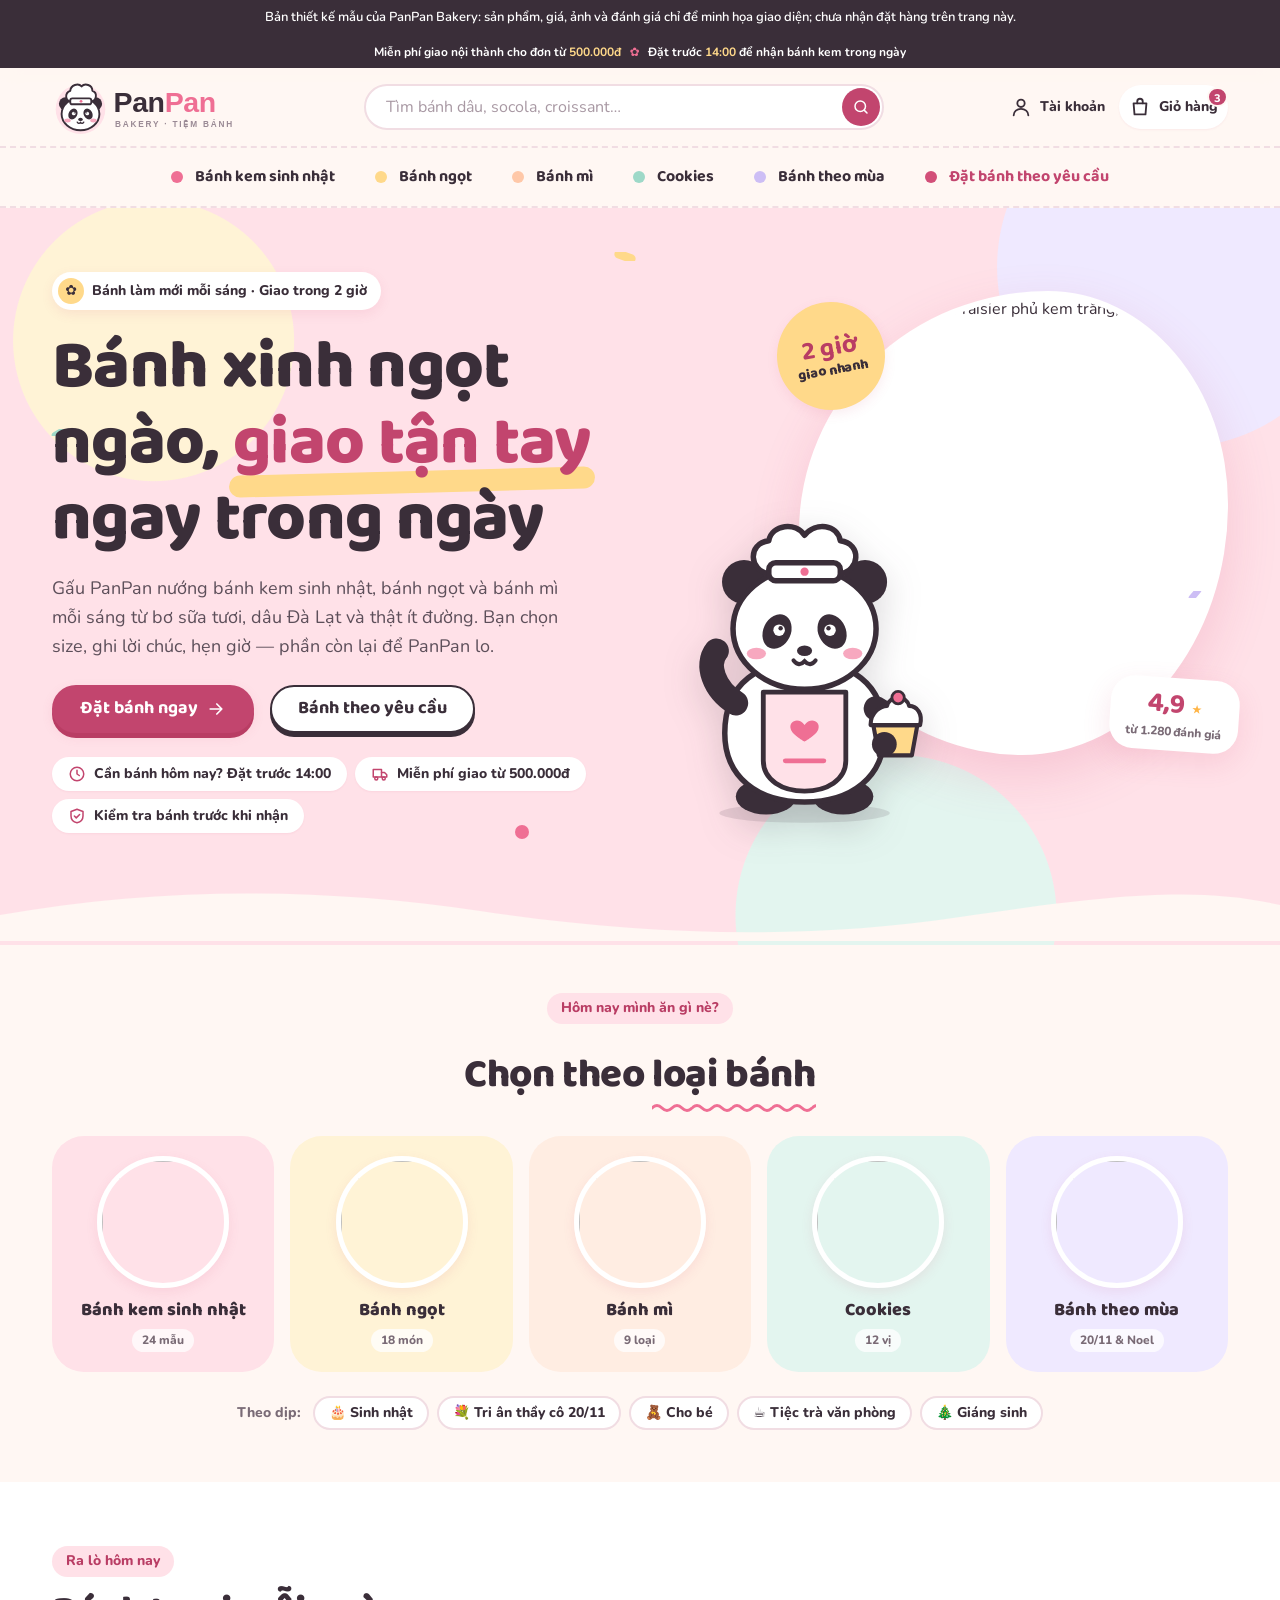
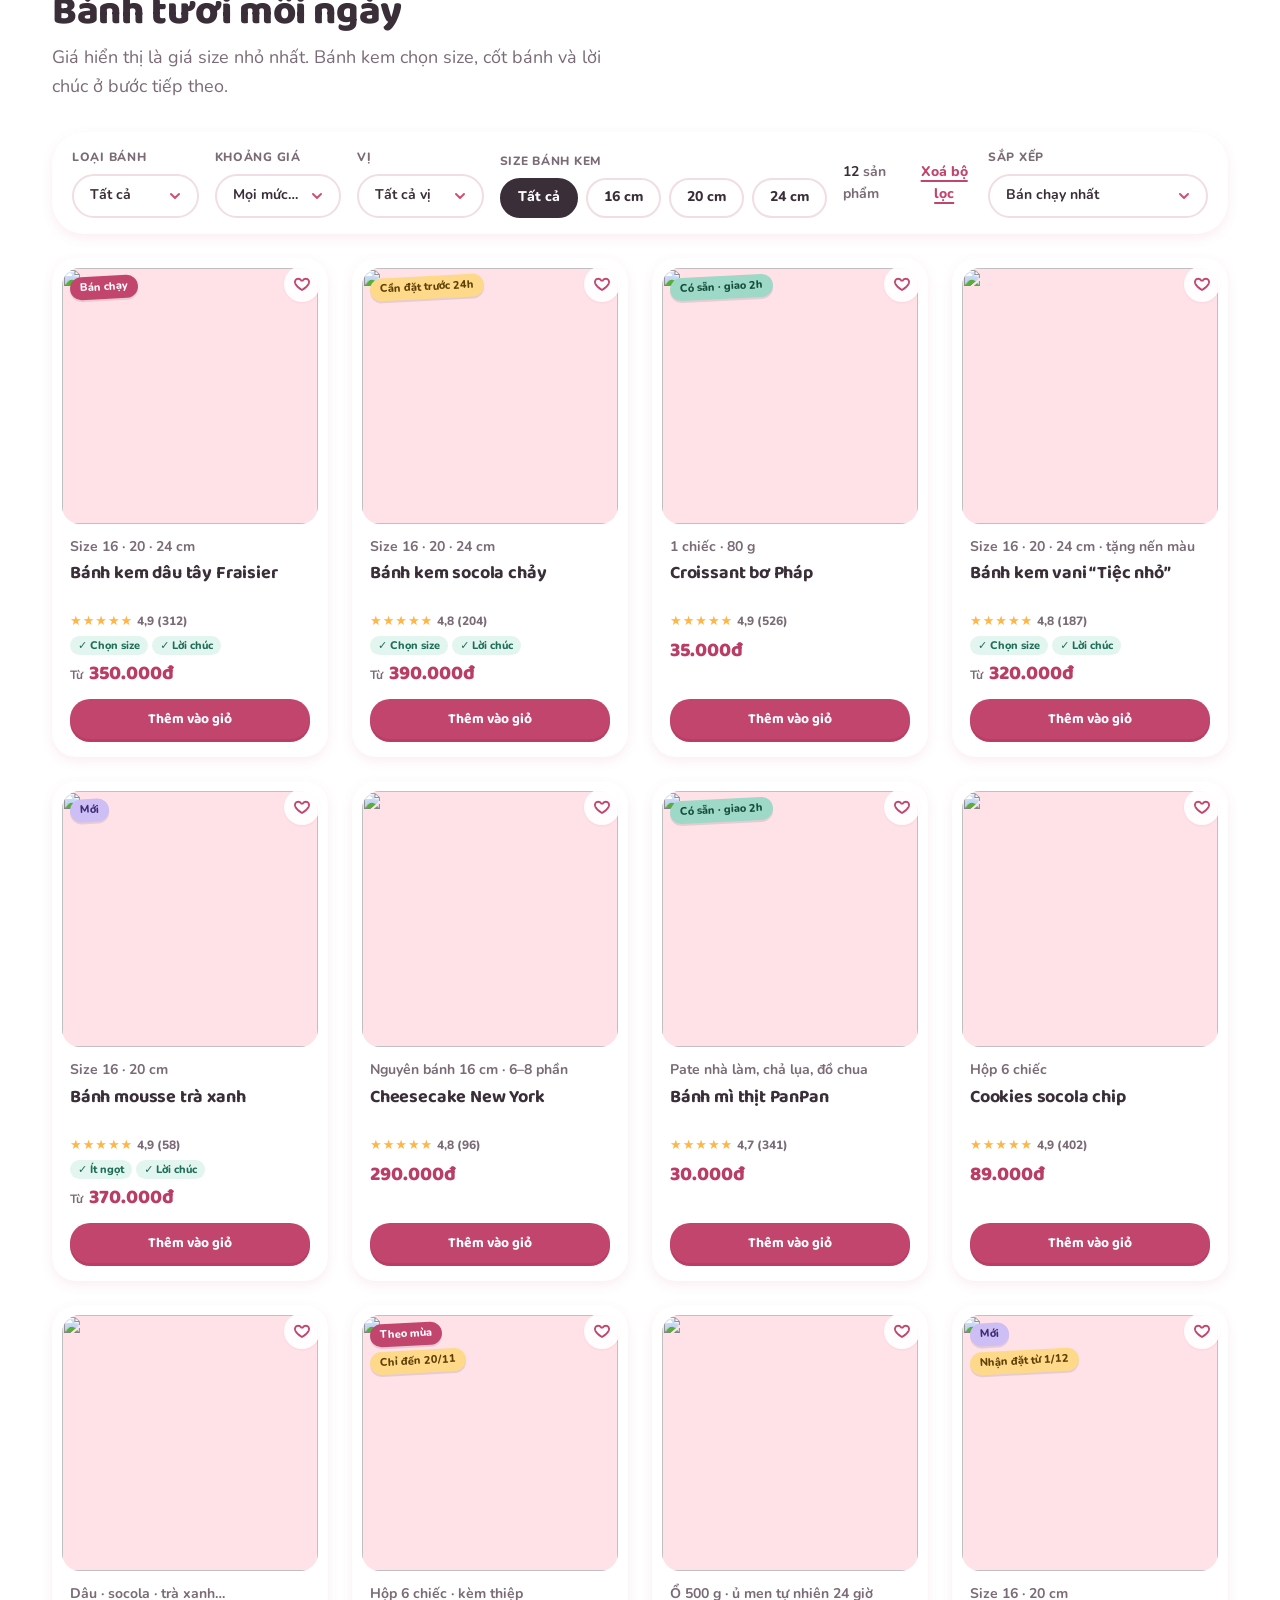
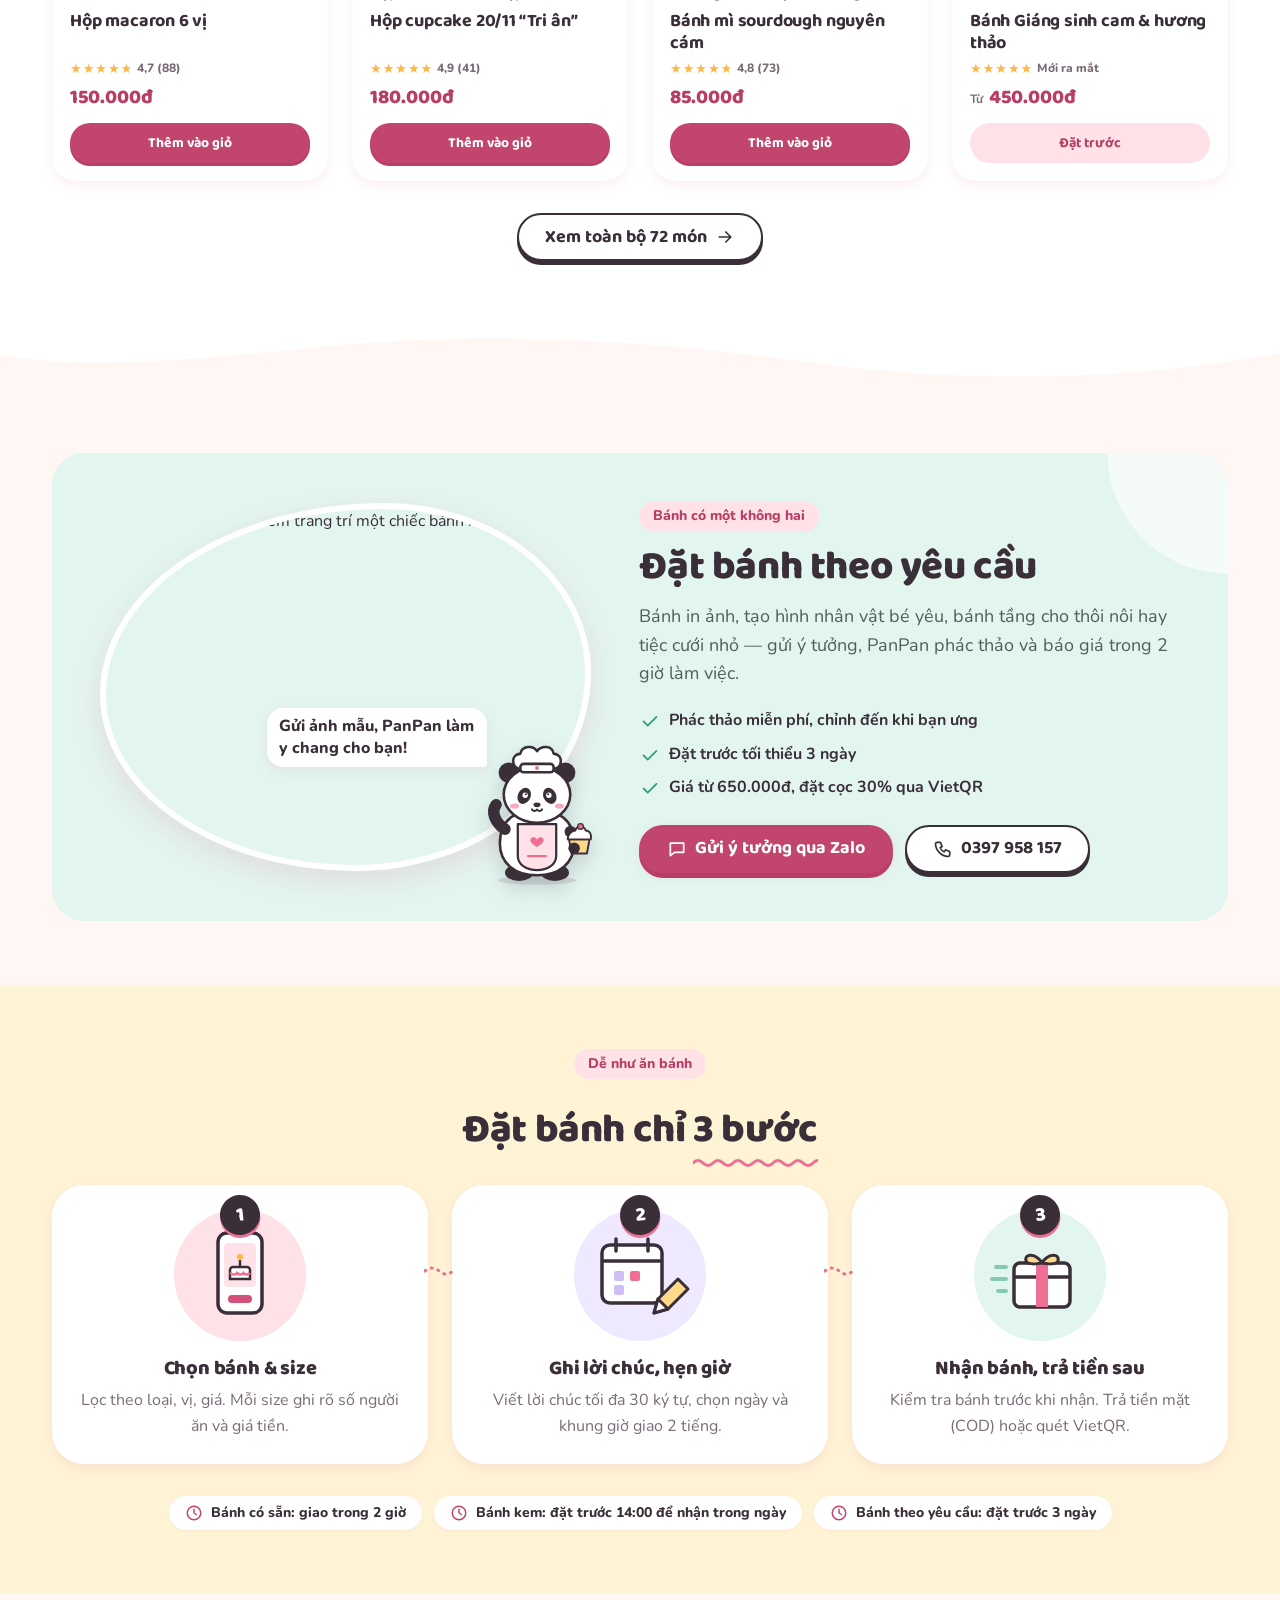
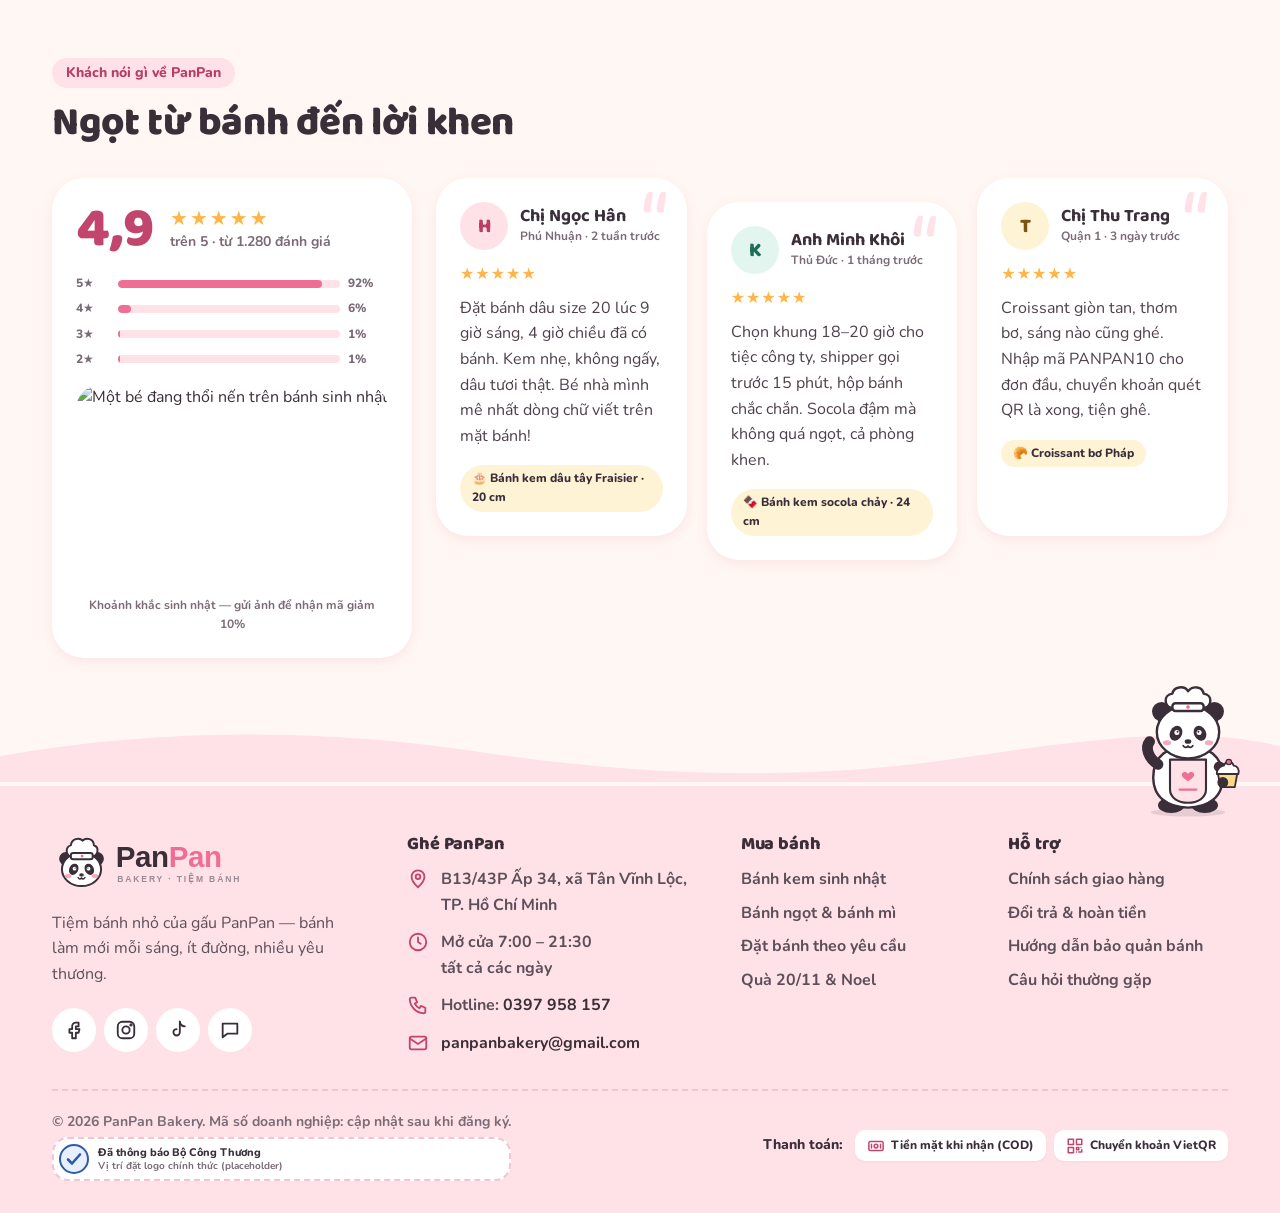
==== index.html @ d655e0fd "Bản thiết kế giao diện Gấu Hồng của PanPan Bakery" ====
<!doctype html>
<html lang="vi">
<head>
  <meta charset="utf-8">
  <meta name="viewport" content="width=device-width, initial-scale=1">
  <title>PanPan Bakery — Bánh kem sinh nhật, bánh ngọt giao trong ngày</title>
  <meta name="description" content="PanPan Bakery: bánh kem sinh nhật, bánh ngọt, bánh mì, cookies làm mới mỗi sáng. Chọn size, ghi lời chúc, hẹn giờ giao tận nơi.">
  <link rel="icon" href="logo.svg" type="image/svg+xml">
  <link rel="preconnect" href="https://fonts.googleapis.com">
  <link rel="preconnect" href="https://fonts.gstatic.com" crossorigin>
  <link href="https://fonts.googleapis.com/css2?family=Baloo+2:wght@600;700;800&family=Dancing+Script:wght@700&family=Nunito:wght@400;600;700;800&subset=vietnamese&display=swap" rel="stylesheet">
  <link rel="stylesheet" href="styles.css">
</head>
<body>
<div role="note" style="background:#3A2E39;color:#fff;font:600 13px/1.5 Nunito,system-ui,sans-serif;text-align:center;padding:8px 12px">Bản thiết kế mẫu của PanPan Bakery: sản phẩm, giá, ảnh và đánh giá chỉ để minh họa giao diện; chưa nhận đặt hàng trên trang này.</div>
<a class="skip-link" href="#main">Bỏ qua, đến nội dung chính</a>

<!-- Icon sprite + mascot artwork (original drawings) -->
<svg class="sprite" aria-hidden="true" focusable="false" xmlns="http://www.w3.org/2000/svg">
  <defs>
    <symbol id="i-menu" viewBox="0 0 24 24"><path d="M4 7h16M4 12h16M4 17h16"/></symbol>
    <symbol id="i-close" viewBox="0 0 24 24"><path d="M6 6l12 12M18 6L6 18"/></symbol>
    <symbol id="i-search" viewBox="0 0 24 24"><circle cx="11" cy="11" r="7"/><path d="M20 20l-3.5-3.5"/></symbol>
    <symbol id="i-user" viewBox="0 0 24 24"><circle cx="12" cy="8" r="4"/><path d="M4 21c0-4 3.6-7 8-7s8 3 8 7"/></symbol>
    <symbol id="i-bag" viewBox="0 0 24 24"><path d="M5 8h14l-1 12H6L5 8z"/><path d="M9 8V6a3 3 0 0 1 6 0v2"/></symbol>
    <symbol id="i-check" viewBox="0 0 24 24"><path d="M5 12.5l4.5 4.5L19 7.5"/></symbol>
    <symbol id="i-clock" viewBox="0 0 24 24"><circle cx="12" cy="12" r="9"/><path d="M12 7v5l3 2"/></symbol>
    <symbol id="i-truck" viewBox="0 0 24 24"><path d="M3 6h11v10H3z"/><path d="M14 10h4l3 3v3h-7"/><circle cx="7" cy="18" r="2"/><circle cx="17" cy="18" r="2"/></symbol>
    <symbol id="i-shield" viewBox="0 0 24 24"><path d="M12 3l8 3v6c0 5-3.5 8-8 9-4.5-1-8-4-8-9V6l8-3z"/><path d="M8.5 12l2.5 2.5 4.5-4.5"/></symbol>
    <symbol id="i-pin" viewBox="0 0 24 24"><path d="M12 21s-7-6.2-7-11.5A7 7 0 0 1 19 9.5C19 14.8 12 21 12 21z"/><circle cx="12" cy="9.5" r="2.5"/></symbol>
    <symbol id="i-phone" viewBox="0 0 24 24"><path d="M5 4h4l2 5-2.5 1.5a11 11 0 0 0 5 5L15 13l5 2v4a2 2 0 0 1-2 2A16 16 0 0 1 3 6a2 2 0 0 1 2-2z"/></symbol>
    <symbol id="i-mail" viewBox="0 0 24 24"><rect x="3" y="5" width="18" height="14" rx="2"/><path d="M3 7l9 6 9-6"/></symbol>
    <symbol id="i-chat" viewBox="0 0 24 24"><path d="M4 5h16v11H9l-5 4V5z"/></symbol>
    <symbol id="i-facebook" viewBox="0 0 24 24"><path d="M14 8h3V4h-3a4 4 0 0 0-4 4v3H7v4h3v6h4v-6h3l1-4h-4V8.5a.5.5 0 0 1 .5-.5z"/></symbol>
    <symbol id="i-instagram" viewBox="0 0 24 24"><rect x="3" y="3" width="18" height="18" rx="5"/><circle cx="12" cy="12" r="4"/><circle cx="17.5" cy="6.5" r=".8"/></symbol>
    <symbol id="i-tiktok" viewBox="0 0 24 24"><path d="M14 3v11.5a3.5 3.5 0 1 1-3.5-3.5"/><path d="M14 3c.5 3 2.5 5 5.5 5"/></symbol>
    <symbol id="i-cash" viewBox="0 0 24 24"><rect x="2.5" y="6" width="19" height="12" rx="2"/><circle cx="12" cy="12" r="2.5"/><path d="M6 9.5v5M18 9.5v5"/></symbol>
    <symbol id="i-qr" viewBox="0 0 24 24"><rect x="3" y="3" width="7" height="7"/><rect x="14" y="3" width="7" height="7"/><rect x="3" y="14" width="7" height="7"/><path d="M14 14h3v3h-3zM20 14v.01M14 20h.01M17 20h4v-3"/></symbol>
    <symbol id="i-filter" viewBox="0 0 24 24"><path d="M4 6h16M7 12h10M10 18h4"/></symbol>
    <symbol id="i-arrow" viewBox="0 0 24 24"><path d="M5 12h14M13 6l6 6-6 6"/></symbol>
    <symbol id="i-calendar" viewBox="0 0 24 24"><rect x="3" y="5" width="18" height="16" rx="2"/><path d="M3 10h18M8 3v4M16 3v4"/></symbol>
    <g id="mascot-art">
      <ellipse cx="100" cy="214" rx="62" ry="7" fill="#3A2E39" opacity=".12"/>
      <ellipse cx="72" cy="202" rx="22" ry="13" fill="#3A2E39"/>
      <ellipse cx="128" cy="202" rx="22" ry="13" fill="#3A2E39"/>
      <path d="M42 156c0-38 26-52 58-52s58 14 58 52c0 32-24 50-58 50s-58-18-58-50z" fill="#fff" stroke="#3A2E39" stroke-width="4"/>
      <path d="M70 126h60v50c0 14-14 22-30 22s-30-8-30-22z" fill="#FFE1E8" stroke="#3A2E39" stroke-width="3.5" stroke-linejoin="round"/>
      <path d="M100 150c-4-6-12-3-10 3 1 4 10 9 10 9s9-5 10-9c2-6-6-9-10-3z" fill="#EF6F94"/>
      <path d="M86 176h28" stroke="#EF6F94" stroke-width="3.5" stroke-linecap="round"/>
      <path d="M50 134C34 124 28 106 36 96" fill="none" stroke="#3A2E39" stroke-width="18" stroke-linecap="round"/>
      <path d="M152 138c12 6 14 16 8 24" fill="none" stroke="#3A2E39" stroke-width="18" stroke-linecap="round"/>
      <path d="M150 150h32l-4 22h-24z" fill="#FFD98A" stroke="#3A2E39" stroke-width="3" stroke-linejoin="round"/>
      <path d="M148 150c0-10 8-14 12-14 2-8 14-8 16 0 6 0 10 6 8 14z" fill="#fff" stroke="#3A2E39" stroke-width="3" stroke-linejoin="round"/>
      <circle cx="168" cy="130" r="4.5" fill="#EF6F94" stroke="#3A2E39" stroke-width="2"/>
      <circle cx="158" cy="164" r="9" fill="#3A2E39"/>
      <circle cx="56" cy="46" r="16" fill="#3A2E39"/>
      <circle cx="144" cy="46" r="16" fill="#3A2E39"/>
      <ellipse cx="100" cy="80" rx="52" ry="44" fill="#fff" stroke="#3A2E39" stroke-width="4"/>
      <path d="M74 40c-14-2-16-22 0-24 2-12 20-14 26-4 8-10 24-8 26 4 16 2 14 22 0 24z" fill="#fff" stroke="#3A2E39" stroke-width="4" stroke-linejoin="round"/>
      <rect x="74" y="32" width="52" height="13" rx="5" fill="#fff" stroke="#3A2E39" stroke-width="4"/>
      <circle cx="100" cy="38.5" r="3" fill="#EF6F94"/>
      <ellipse cx="80" cy="82" rx="10" ry="13" transform="rotate(25 80 82)" fill="#3A2E39"/>
      <ellipse cx="120" cy="82" rx="10" ry="13" transform="rotate(-25 120 82)" fill="#3A2E39"/>
      <circle cx="81.5" cy="81" r="4.2" fill="#fff"/><circle cx="118.5" cy="81" r="4.2" fill="#fff"/>
      <circle cx="82.6" cy="79.6" r="1.6" fill="#3A2E39"/><circle cx="117.4" cy="79.6" r="1.6" fill="#3A2E39"/>
      <ellipse cx="65" cy="98" rx="7" ry="4.2" fill="#F7A8BF"/><ellipse cx="135" cy="98" rx="7" ry="4.2" fill="#F7A8BF"/>
      <ellipse cx="100" cy="96" rx="5.5" ry="3.8" fill="#3A2E39"/>
      <path d="M92 103q3.8 5 8 .6 4.2 4.4 8-.6" fill="none" stroke="#3A2E39" stroke-width="3" stroke-linecap="round"/>
    </g>
  </defs>
</svg>

<div class="announce" role="note">
  Miễn phí giao nội thành cho đơn từ <strong>500.000đ</strong><span class="announce__sep" aria-hidden="true">✿</span>Đặt trước <strong>14:00</strong> để nhận bánh kem trong ngày
</div>

<header class="site-header">
  <div class="container header-main__inner">
    <button class="icon-btn nav-toggle" type="button" data-nav-toggle aria-controls="site-nav" aria-expanded="false" aria-label="Mở menu danh mục">
      <svg class="icon icon-open" aria-hidden="true"><use href="#i-menu"/></svg>
      <svg class="icon icon-close" aria-hidden="true"><use href="#i-close"/></svg>
    </button>
    <a class="logo" href="index.html"><img src="logo.svg" alt="PanPan Bakery — về trang chủ" width="260" height="72"></a>
    <form class="search" role="search" data-search action="index.html">
      <label class="visually-hidden" for="q">Tìm bánh</label>
      <input class="search__input" id="q" name="q" type="search" placeholder="Tìm bánh dâu, socola, croissant…" autocomplete="off">
      <button class="search__btn" type="submit" aria-label="Tìm kiếm"><svg class="icon icon--sm" aria-hidden="true"><use href="#i-search"/></svg></button>
    </form>
    <div class="header-actions">
      <a class="header-link" href="#tai-khoan"><svg class="icon" aria-hidden="true"><use href="#i-user"/></svg><span class="header-link__label">Tài khoản</span></a>
      <a class="header-link cart-link" href="cart.html" aria-label="Giỏ hàng"><svg class="icon" aria-hidden="true"><use href="#i-bag"/></svg><span class="header-link__label">Giỏ hàng</span><span class="cart-count" data-cart-count aria-label="sản phẩm trong giỏ">3</span></a>
    </div>
  </div>
  <nav class="site-nav" id="site-nav" data-nav aria-label="Danh mục bánh">
    <div class="container">
      <ul class="site-nav__list">
        <li><a class="site-nav__link" href="#san-pham" data-category-link="banh-kem"><span class="site-nav__dot" style="background:#EF6F94" aria-hidden="true"></span>Bánh kem sinh nhật</a></li>
        <li><a class="site-nav__link" href="#san-pham" data-category-link="banh-ngot"><span class="site-nav__dot" style="background:#FFD98A" aria-hidden="true"></span>Bánh ngọt</a></li>
        <li><a class="site-nav__link" href="#san-pham" data-category-link="banh-mi"><span class="site-nav__dot" style="background:#FFC8A8" aria-hidden="true"></span>Bánh mì</a></li>
        <li><a class="site-nav__link" href="#san-pham" data-category-link="cookies"><span class="site-nav__dot" style="background:#9ED9C8" aria-hidden="true"></span>Cookies</a></li>
        <li><a class="site-nav__link" href="#san-pham" data-category-link="theo-mua"><span class="site-nav__dot" style="background:#CDBEF5" aria-hidden="true"></span>Bánh theo mùa</a></li>
        <li><a class="site-nav__link site-nav__link--hot" href="#theo-yeu-cau"><span class="site-nav__dot" style="background:#D24F78" aria-hidden="true"></span>Đặt bánh theo yêu cầu</a></li>
      </ul>
      <div class="site-nav__extra">
        <svg class="icon" aria-hidden="true"><use href="#i-phone"/></svg>
        <span>Cần gấp? Gọi <a href="tel:0397958157">0397 958 157</a> (7:00–21:30)</span>
      </div>
    </div>
  </nav>
</header>

<main id="main">
  <!-- HERO -->
  <section class="hero" aria-labelledby="hero-title">
    <svg class="sprinkle sprinkle--1" viewBox="0 0 20 8" aria-hidden="true"><rect width="20" height="8" rx="4" fill="#9ED9C8" transform="rotate(-30 10 4)"/></svg>
    <svg class="sprinkle sprinkle--2" viewBox="0 0 20 8" aria-hidden="true"><rect width="20" height="8" rx="4" fill="#FFD98A" transform="rotate(20 10 4)"/></svg>
    <svg class="sprinkle sprinkle--3" viewBox="0 0 20 8" aria-hidden="true"><rect width="20" height="8" rx="4" fill="#CDBEF5" transform="rotate(-50 10 4)"/></svg>
    <svg class="sprinkle sprinkle--4" viewBox="0 0 20 20" aria-hidden="true"><circle cx="10" cy="10" r="7" fill="#EF6F94"/></svg>
    <div class="container hero__inner">
      <div class="hero__content">
        <p class="hero__eyebrow"><span class="hero__eyebrow-dot" aria-hidden="true">✿</span>Bánh làm mới mỗi sáng · Giao trong 2 giờ</p>
        <h1 class="hero__title" id="hero-title">Bánh xinh ngọt ngào, <span class="hl">giao tận tay</span> ngay trong ngày</h1>
        <p class="hero__lead">Gấu PanPan nướng bánh kem sinh nhật, bánh ngọt và bánh mì mỗi sáng từ bơ sữa tươi, dâu Đà Lạt và thật ít đường. Bạn chọn size, ghi lời chúc, hẹn giờ — phần còn lại để PanPan lo.</p>
        <div class="hero__actions">
          <a class="btn btn--primary" href="#san-pham">Đặt bánh ngay <svg class="icon" aria-hidden="true"><use href="#i-arrow"/></svg></a>
          <a class="btn btn--ghost" href="#theo-yeu-cau">Bánh theo yêu cầu</a>
        </div>
        <ul class="hero__chips">
          <li class="chip"><svg class="icon icon--sm" aria-hidden="true"><use href="#i-clock"/></svg>Cần bánh hôm nay? Đặt trước 14:00</li>
          <li class="chip"><svg class="icon icon--sm" aria-hidden="true"><use href="#i-truck"/></svg>Miễn phí giao từ 500.000đ</li>
          <li class="chip"><svg class="icon icon--sm" aria-hidden="true"><use href="#i-shield"/></svg>Kiểm tra bánh trước khi nhận</li>
        </ul>
      </div>
      <div class="hero__art">
        <div class="hero__photo-wrap">
          <img class="hero__photo" src="https://images.unsplash.com/photo-1611293388250-580b08c4a145?auto=format&fit=crop&w=900&q=80" alt="Bánh kem dâu tây Fraisier phủ kem trắng, xếp dâu tây tươi trên mặt" width="900" height="970" fetchpriority="high">
        </div>
        <svg class="hero__mascot" viewBox="0 -10 200 232" role="img" aria-label="Gấu trúc PanPan đội mũ đầu bếp, vẫy tay và cầm chiếc cupcake"><use href="#mascot-art"/></svg>
        <div class="hero__badge"><span><b>2 giờ</b>giao nhanh</span></div>
        <div class="hero__sticker"><strong>4,9 <span class="star" aria-hidden="true">★</span></strong><span>từ 1.280 đánh giá</span></div>
      </div>
    </div>
    <svg class="wave" viewBox="0 0 1440 64" preserveAspectRatio="none" aria-hidden="true" style="color:var(--c-bg)"><path fill="currentColor" d="M0 34C180 6 360 6 540 30s360 30 540 6 270-30 360-12v36H0z"/></svg>
  </section>

  <!-- CATEGORIES -->
  <section class="section section--tight" aria-labelledby="cat-title">
    <div class="container">
      <div class="section-head section-head--center">
        <p class="eyebrow">Hôm nay mình ăn gì nè?</p>
        <h2 class="section-title" id="cat-title">Chọn theo <span class="squiggle">loại bánh</span></h2>
      </div>
      <div class="cat-scroller">
        <a class="cat-tile cat-tile--pink" href="#san-pham" data-category-link="banh-kem">
          <img class="cat-tile__img" src="https://images.unsplash.com/photo-1545696563-af8f6ec2295a?auto=format&fit=crop&w=300&h=300&q=80" alt="" width="132" height="132" loading="lazy">
          <span class="cat-tile__name">Bánh kem sinh nhật</span>
          <span class="cat-tile__count">24 mẫu</span>
        </a>
        <a class="cat-tile cat-tile--butter" href="#san-pham" data-category-link="banh-ngot">
          <img class="cat-tile__img" src="https://images.unsplash.com/photo-1762032313029-7d799c618eae?auto=format&fit=crop&w=300&h=300&q=80" alt="" width="132" height="132" loading="lazy">
          <span class="cat-tile__name">Bánh ngọt</span>
          <span class="cat-tile__count">18 món</span>
        </a>
        <a class="cat-tile cat-tile--peach" href="#san-pham" data-category-link="banh-mi">
          <img class="cat-tile__img" src="https://images.unsplash.com/photo-1509440159596-0249088772ff?auto=format&fit=crop&w=300&h=300&q=80" alt="" width="132" height="132" loading="lazy">
          <span class="cat-tile__name">Bánh mì</span>
          <span class="cat-tile__count">9 loại</span>
        </a>
        <a class="cat-tile cat-tile--mint" href="#san-pham" data-category-link="cookies">
          <img class="cat-tile__img" src="https://images.unsplash.com/photo-1499636136210-6f4ee915583e?auto=format&fit=crop&w=300&h=300&q=80" alt="" width="132" height="132" loading="lazy">
          <span class="cat-tile__name">Cookies</span>
          <span class="cat-tile__count">12 vị</span>
        </a>
        <a class="cat-tile cat-tile--lavender" href="#san-pham" data-category-link="theo-mua">
          <img class="cat-tile__img" src="https://images.unsplash.com/photo-1777426224524-794948c3980b?auto=format&fit=crop&w=300&h=300&q=80" alt="" width="132" height="132" loading="lazy">
          <span class="cat-tile__name">Bánh theo mùa</span>
          <span class="cat-tile__count">20/11 &amp; Noel</span>
        </a>
      </div>
      <div class="occasions" aria-label="Chọn theo dịp">
        <span class="occasions__label">Theo dịp:</span>
        <a class="chip occasion-chip" href="#san-pham" data-category-link="banh-kem">🎂 Sinh nhật</a>
        <a class="chip occasion-chip" href="#san-pham" data-category-link="theo-mua">💐 Tri ân thầy cô 20/11</a>
        <a class="chip occasion-chip" href="#san-pham" data-category-link="banh-kem">🧸 Cho bé</a>
        <a class="chip occasion-chip" href="#san-pham" data-category-link="banh-ngot">☕ Tiệc trà văn phòng</a>
        <a class="chip occasion-chip" href="#san-pham" data-category-link="theo-mua">🎄 Giáng sinh</a>
      </div>
    </div>
  </section>

  <!-- SHOP -->
  <section class="section section--white" id="san-pham" aria-labelledby="shop-title">
    <div class="container">
      <div class="section-head">
        <div>
          <p class="eyebrow">Ra lò hôm nay</p>
          <h2 class="section-title" id="shop-title">Bánh tươi mỗi ngày</h2>
          <p class="section-sub">Giá hiển thị là giá size nhỏ nhất. Bánh kem chọn size, cốt bánh và lời chúc ở bước tiếp theo.</p>
        </div>
      </div>

      <div class="shop-toolbar">
        <button class="btn btn--ghost btn--sm filter-toggle" type="button" data-filter-panel-toggle aria-controls="filter-panel" aria-expanded="false">
          <svg class="icon icon--sm" aria-hidden="true"><use href="#i-filter"/></svg>Bộ lọc
        </button>
        <div class="filter-panel" id="filter-panel" data-filter-panel>
          <div class="field">
            <label class="field__label" for="f-category">Loại bánh</label>
            <select class="select" id="f-category" data-filter="category">
              <option value="all">Tất cả</option>
              <option value="banh-kem">Bánh kem sinh nhật</option>
              <option value="banh-ngot">Bánh ngọt</option>
              <option value="banh-mi">Bánh mì</option>
              <option value="cookies">Cookies</option>
              <option value="theo-mua">Bánh theo mùa</option>
            </select>
          </div>
          <div class="field">
            <label class="field__label" for="f-price">Khoảng giá</label>
            <select class="select" id="f-price" data-filter="price">
              <option value="all">Mọi mức giá</option>
              <option value="0-100000">Dưới 100.000đ</option>
              <option value="100000-300000">100.000đ – 300.000đ</option>
              <option value="300000-500000">300.000đ – 500.000đ</option>
            </select>
          </div>
          <div class="field">
            <label class="field__label" for="f-flavor">Vị</label>
            <select class="select" id="f-flavor" data-filter="flavor">
              <option value="all">Tất cả vị</option>
              <option value="dau">Dâu tây</option>
              <option value="socola">Socola</option>
              <option value="vani">Vani &amp; sữa</option>
              <option value="tra-xanh">Trà xanh</option>
              <option value="trai-cay">Trái cây</option>
              <option value="bo">Bơ &amp; phô mai</option>
            </select>
          </div>
          <div class="field field--size">
            <span class="field__label" id="size-label">Size bánh kem</span>
            <div class="size-chips" role="group" aria-labelledby="size-label">
              <button class="chip-btn" type="button" data-filter-chip data-name="size" data-value="all">Tất cả</button>
              <button class="chip-btn" type="button" data-filter-chip data-name="size" data-value="16">16 cm</button>
              <button class="chip-btn" type="button" data-filter-chip data-name="size" data-value="20">20 cm</button>
              <button class="chip-btn" type="button" data-filter-chip data-name="size" data-value="24">24 cm</button>
            </div>
          </div>
          <div class="filter-panel__foot">
            <p class="result-line" aria-live="polite"><strong data-result-count>12</strong> sản phẩm</p>
            <button class="link-btn" type="button" data-filter-reset>Xoá bộ lọc</button>
          </div>
        </div>
        <div class="toolbar-sort">
          <label class="toolbar-sort__label" for="f-sort">Sắp xếp</label>
          <select class="select" id="f-sort" data-sort aria-label="Sắp xếp sản phẩm">
            <option value="popular">Bán chạy nhất</option>
            <option value="new">Mới nhất</option>
            <option value="price-asc">Giá thấp → cao</option>
            <option value="price-desc">Giá cao → thấp</option>
          </select>
        </div>
      </div>

      <div class="product-grid" data-product-grid>
        <article class="card" data-product data-name="Bánh kem dâu tây Fraisier banh kem dau tay" data-category="banh-kem" data-price="350000" data-sizes="16,20,24" data-flavor="dau,vani" data-popular="1">
          <a class="card__media" href="product.html" tabindex="-1" aria-hidden="true">
            <img class="card__img" src="https://images.unsplash.com/photo-1611293388250-580b08c4a145?auto=format&fit=crop&w=600&h=600&q=80" alt="" width="600" height="600" loading="lazy">
            <span class="card__badges"><span class="badge badge--pink">Bán chạy</span></span>
          </a>
          <button class="fav-btn" type="button" data-fav aria-pressed="false" aria-label="Lưu Bánh kem dâu tây Fraisier vào yêu thích"><svg viewBox="0 0 24 24" aria-hidden="true"><path d="M12 20s-7-4.3-9-8.6C1.6 8.2 3.6 5 6.8 5c2 0 3.4 1.1 4.2 2.4h2C13.8 6.1 15.2 5 17.2 5c3.2 0 5.2 3.2 3.8 6.4-2 4.3-9 8.6-9 8.6z"/></svg></button>
          <div class="card__body">
            <p class="card__meta">Size 16 · 20 · 24 cm</p>
            <h3 class="card__title"><a href="product.html">Bánh kem dâu tây Fraisier</a></h3>
            <span class="rating"><span class="rating__stars" aria-hidden="true">★★★★★</span>4,9 (312)</span>
            <div class="card__tags"><span class="tag">✓ Chọn size</span><span class="tag">✓ Lời chúc</span></div>
            <p class="card__price"><small>Từ</small> 350.000đ</p>
          </div>
          <div class="card__cta"><button class="btn btn--primary" type="button" data-quick-add="Bánh kem dâu tây Fraisier · 16 cm">Thêm vào giỏ</button></div>
        </article>

        <article class="card" data-product data-name="Bánh kem socola chảy banh kem socola" data-category="banh-kem" data-price="390000" data-sizes="16,20,24" data-flavor="socola" data-popular="2">
          <a class="card__media" href="product.html" tabindex="-1" aria-hidden="true">
            <img class="card__img" src="https://images.unsplash.com/photo-1702744382319-20efefc9dc19?auto=format&fit=crop&w=600&h=600&q=80" alt="" width="600" height="600" loading="lazy">
            <span class="card__badges"><span class="badge badge--butter">Cần đặt trước 24h</span></span>
          </a>
          <button class="fav-btn" type="button" data-fav aria-pressed="false" aria-label="Lưu Bánh kem socola chảy vào yêu thích"><svg viewBox="0 0 24 24" aria-hidden="true"><path d="M12 20s-7-4.3-9-8.6C1.6 8.2 3.6 5 6.8 5c2 0 3.4 1.1 4.2 2.4h2C13.8 6.1 15.2 5 17.2 5c3.2 0 5.2 3.2 3.8 6.4-2 4.3-9 8.6-9 8.6z"/></svg></button>
          <div class="card__body">
            <p class="card__meta">Size 16 · 20 · 24 cm</p>
            <h3 class="card__title"><a href="product.html">Bánh kem socola chảy</a></h3>
            <span class="rating"><span class="rating__stars" aria-hidden="true">★★★★★</span>4,8 (204)</span>
            <div class="card__tags"><span class="tag">✓ Chọn size</span><span class="tag">✓ Lời chúc</span></div>
            <p class="card__price"><small>Từ</small> 390.000đ</p>
          </div>
          <div class="card__cta"><button class="btn btn--primary" type="button" data-quick-add="Bánh kem socola chảy · 16 cm">Thêm vào giỏ</button></div>
        </article>

        <article class="card" data-product data-name="Croissant bơ Pháp banh sung bo" data-category="banh-ngot" data-price="35000" data-sizes="" data-flavor="bo" data-popular="3">
          <a class="card__media" href="product.html" tabindex="-1" aria-hidden="true">
            <img class="card__img" src="https://images.unsplash.com/photo-1623334044303-241021148842?auto=format&fit=crop&w=600&h=600&q=80" alt="" width="600" height="600" loading="lazy">
            <span class="card__badges"><span class="badge badge--mint">Có sẵn · giao 2h</span></span>
          </a>
          <button class="fav-btn" type="button" data-fav aria-pressed="false" aria-label="Lưu Croissant bơ Pháp vào yêu thích"><svg viewBox="0 0 24 24" aria-hidden="true"><path d="M12 20s-7-4.3-9-8.6C1.6 8.2 3.6 5 6.8 5c2 0 3.4 1.1 4.2 2.4h2C13.8 6.1 15.2 5 17.2 5c3.2 0 5.2 3.2 3.8 6.4-2 4.3-9 8.6-9 8.6z"/></svg></button>
          <div class="card__body">
            <p class="card__meta">1 chiếc · 80 g</p>
            <h3 class="card__title"><a href="product.html">Croissant bơ Pháp</a></h3>
            <span class="rating"><span class="rating__stars" aria-hidden="true">★★★★★</span>4,9 (526)</span>
            <p class="card__price">35.000đ</p>
          </div>
          <div class="card__cta"><button class="btn btn--primary" type="button" data-quick-add="Croissant bơ Pháp">Thêm vào giỏ</button></div>
        </article>

        <article class="card" data-product data-name="Bánh kem vani Tiệc nhỏ nến màu banh kem vani" data-category="banh-kem" data-price="320000" data-sizes="16,20,24" data-flavor="vani" data-popular="4">
          <a class="card__media" href="product.html" tabindex="-1" aria-hidden="true">
            <img class="card__img" src="https://images.unsplash.com/photo-1545696563-af8f6ec2295a?auto=format&fit=crop&w=600&h=600&q=80" alt="" width="600" height="600" loading="lazy">
          </a>
          <button class="fav-btn" type="button" data-fav aria-pressed="false" aria-label="Lưu Bánh kem vani Tiệc nhỏ vào yêu thích"><svg viewBox="0 0 24 24" aria-hidden="true"><path d="M12 20s-7-4.3-9-8.6C1.6 8.2 3.6 5 6.8 5c2 0 3.4 1.1 4.2 2.4h2C13.8 6.1 15.2 5 17.2 5c3.2 0 5.2 3.2 3.8 6.4-2 4.3-9 8.6-9 8.6z"/></svg></button>
          <div class="card__body">
            <p class="card__meta">Size 16 · 20 · 24 cm · tặng nến màu</p>
            <h3 class="card__title"><a href="product.html">Bánh kem vani “Tiệc nhỏ”</a></h3>
            <span class="rating"><span class="rating__stars" aria-hidden="true">★★★★★</span>4,8 (187)</span>
            <div class="card__tags"><span class="tag">✓ Chọn size</span><span class="tag">✓ Lời chúc</span></div>
            <p class="card__price"><small>Từ</small> 320.000đ</p>
          </div>
          <div class="card__cta"><button class="btn btn--primary" type="button" data-quick-add="Bánh kem vani “Tiệc nhỏ” · 16 cm">Thêm vào giỏ</button></div>
        </article>

        <article class="card" data-product data-name="Bánh mousse trà xanh banh kem tra xanh matcha" data-category="banh-kem" data-price="370000" data-sizes="16,20" data-flavor="tra-xanh" data-popular="5" data-new="3">
          <a class="card__media" href="product.html" tabindex="-1" aria-hidden="true">
            <img class="card__img" src="https://images.unsplash.com/photo-1759324351433-c5a1063f8ac6?auto=format&fit=crop&w=600&h=600&q=80" alt="" width="600" height="600" loading="lazy">
            <span class="card__badges"><span class="badge badge--lavender">Mới</span></span>
          </a>
          <button class="fav-btn" type="button" data-fav aria-pressed="false" aria-label="Lưu Bánh mousse trà xanh vào yêu thích"><svg viewBox="0 0 24 24" aria-hidden="true"><path d="M12 20s-7-4.3-9-8.6C1.6 8.2 3.6 5 6.8 5c2 0 3.4 1.1 4.2 2.4h2C13.8 6.1 15.2 5 17.2 5c3.2 0 5.2 3.2 3.8 6.4-2 4.3-9 8.6-9 8.6z"/></svg></button>
          <div class="card__body">
            <p class="card__meta">Size 16 · 20 cm</p>
            <h3 class="card__title"><a href="product.html">Bánh mousse trà xanh</a></h3>
            <span class="rating"><span class="rating__stars" aria-hidden="true">★★★★★</span>4,9 (58)</span>
            <div class="card__tags"><span class="tag">✓ Ít ngọt</span><span class="tag">✓ Lời chúc</span></div>
            <p class="card__price"><small>Từ</small> 370.000đ</p>
          </div>
          <div class="card__cta"><button class="btn btn--primary" type="button" data-quick-add="Bánh mousse trà xanh · 16 cm">Thêm vào giỏ</button></div>
        </article>

        <article class="card" data-product data-name="Cheesecake New York banh pho mai" data-category="banh-ngot" data-price="290000" data-sizes="16" data-flavor="bo" data-popular="6">
          <a class="card__media" href="product.html" tabindex="-1" aria-hidden="true">
            <img class="card__img" src="https://images.unsplash.com/photo-1774988867972-98caecc776d8?auto=format&fit=crop&w=600&h=600&q=80" alt="" width="600" height="600" loading="lazy">
          </a>
          <button class="fav-btn" type="button" data-fav aria-pressed="false" aria-label="Lưu Cheesecake New York vào yêu thích"><svg viewBox="0 0 24 24" aria-hidden="true"><path d="M12 20s-7-4.3-9-8.6C1.6 8.2 3.6 5 6.8 5c2 0 3.4 1.1 4.2 2.4h2C13.8 6.1 15.2 5 17.2 5c3.2 0 5.2 3.2 3.8 6.4-2 4.3-9 8.6-9 8.6z"/></svg></button>
          <div class="card__body">
            <p class="card__meta">Nguyên bánh 16 cm · 6–8 phần</p>
            <h3 class="card__title"><a href="product.html">Cheesecake New York</a></h3>
            <span class="rating"><span class="rating__stars" aria-hidden="true">★★★★★</span>4,8 (96)</span>
            <p class="card__price">290.000đ</p>
          </div>
          <div class="card__cta"><button class="btn btn--primary" type="button" data-quick-add="Cheesecake New York">Thêm vào giỏ</button></div>
        </article>

        <article class="card" data-product data-name="Bánh mì thịt PanPan banh mi viet nam" data-category="banh-mi" data-price="30000" data-sizes="" data-flavor="" data-popular="7">
          <a class="card__media" href="product.html" tabindex="-1" aria-hidden="true">
            <img class="card__img" src="https://images.unsplash.com/photo-1600454309261-3dc9b7597637?auto=format&fit=crop&w=600&h=600&q=80" alt="" width="600" height="600" loading="lazy">
            <span class="card__badges"><span class="badge badge--mint">Có sẵn · giao 2h</span></span>
          </a>
          <button class="fav-btn" type="button" data-fav aria-pressed="false" aria-label="Lưu Bánh mì thịt PanPan vào yêu thích"><svg viewBox="0 0 24 24" aria-hidden="true"><path d="M12 20s-7-4.3-9-8.6C1.6 8.2 3.6 5 6.8 5c2 0 3.4 1.1 4.2 2.4h2C13.8 6.1 15.2 5 17.2 5c3.2 0 5.2 3.2 3.8 6.4-2 4.3-9 8.6-9 8.6z"/></svg></button>
          <div class="card__body">
            <p class="card__meta">Pate nhà làm, chả lụa, đồ chua</p>
            <h3 class="card__title"><a href="product.html">Bánh mì thịt PanPan</a></h3>
            <span class="rating"><span class="rating__stars" aria-hidden="true">★★★★★</span>4,7 (341)</span>
            <p class="card__price">30.000đ</p>
          </div>
          <div class="card__cta"><button class="btn btn--primary" type="button" data-quick-add="Bánh mì thịt PanPan">Thêm vào giỏ</button></div>
        </article>

        <article class="card" data-product data-name="Cookies socola chip hộp 6 banh quy" data-category="cookies" data-price="89000" data-sizes="" data-flavor="socola" data-popular="8">
          <a class="card__media" href="product.html" tabindex="-1" aria-hidden="true">
            <img class="card__img" src="https://images.unsplash.com/photo-1499636136210-6f4ee915583e?auto=format&fit=crop&w=600&h=600&q=80" alt="" width="600" height="600" loading="lazy">
          </a>
          <button class="fav-btn" type="button" data-fav aria-pressed="false" aria-label="Lưu Cookies socola chip vào yêu thích"><svg viewBox="0 0 24 24" aria-hidden="true"><path d="M12 20s-7-4.3-9-8.6C1.6 8.2 3.6 5 6.8 5c2 0 3.4 1.1 4.2 2.4h2C13.8 6.1 15.2 5 17.2 5c3.2 0 5.2 3.2 3.8 6.4-2 4.3-9 8.6-9 8.6z"/></svg></button>
          <div class="card__body">
            <p class="card__meta">Hộp 6 chiếc</p>
            <h3 class="card__title"><a href="product.html">Cookies socola chip</a></h3>
            <span class="rating"><span class="rating__stars" aria-hidden="true">★★★★★</span>4,9 (402)</span>
            <p class="card__price">89.000đ</p>
          </div>
          <div class="card__cta"><button class="btn btn--primary" type="button" data-quick-add="Cookies socola chip (hộp 6)">Thêm vào giỏ</button></div>
        </article>

        <article class="card" data-product data-name="Hộp macaron 6 vị banh macaron" data-category="banh-ngot" data-price="150000" data-sizes="" data-flavor="dau,socola,tra-xanh" data-popular="9">
          <a class="card__media" href="product.html" tabindex="-1" aria-hidden="true">
            <img class="card__img" src="https://images.unsplash.com/photo-1702745572427-c7c772b45ff3?auto=format&fit=crop&w=600&h=600&q=80" alt="" width="600" height="600" loading="lazy">
          </a>
          <button class="fav-btn" type="button" data-fav aria-pressed="false" aria-label="Lưu Hộp macaron 6 vị vào yêu thích"><svg viewBox="0 0 24 24" aria-hidden="true"><path d="M12 20s-7-4.3-9-8.6C1.6 8.2 3.6 5 6.8 5c2 0 3.4 1.1 4.2 2.4h2C13.8 6.1 15.2 5 17.2 5c3.2 0 5.2 3.2 3.8 6.4-2 4.3-9 8.6-9 8.6z"/></svg></button>
          <div class="card__body">
            <p class="card__meta">Dâu · socola · trà xanh…</p>
            <h3 class="card__title"><a href="product.html">Hộp macaron 6 vị</a></h3>
            <span class="rating"><span class="rating__stars" aria-hidden="true">★★★★★</span>4,7 (88)</span>
            <p class="card__price">150.000đ</p>
          </div>
          <div class="card__cta"><button class="btn btn--primary" type="button" data-quick-add="Hộp macaron 6 vị">Thêm vào giỏ</button></div>
        </article>

        <article class="card" data-product data-name="Hộp cupcake 20/11 Tri ân banh cupcake" data-category="theo-mua" data-price="180000" data-sizes="" data-flavor="vani,dau" data-popular="10" data-new="2">
          <a class="card__media" href="product.html" tabindex="-1" aria-hidden="true">
            <img class="card__img" src="https://images.unsplash.com/photo-1778904912387-f9d856a8526a?auto=format&fit=crop&w=600&h=600&q=80" alt="" width="600" height="600" loading="lazy">
            <span class="card__badges"><span class="badge badge--pink">Theo mùa</span><span class="badge badge--butter">Chỉ đến 20/11</span></span>
          </a>
          <button class="fav-btn" type="button" data-fav aria-pressed="false" aria-label="Lưu Hộp cupcake 20/11 vào yêu thích"><svg viewBox="0 0 24 24" aria-hidden="true"><path d="M12 20s-7-4.3-9-8.6C1.6 8.2 3.6 5 6.8 5c2 0 3.4 1.1 4.2 2.4h2C13.8 6.1 15.2 5 17.2 5c3.2 0 5.2 3.2 3.8 6.4-2 4.3-9 8.6-9 8.6z"/></svg></button>
          <div class="card__body">
            <p class="card__meta">Hộp 6 chiếc · kèm thiệp</p>
            <h3 class="card__title"><a href="product.html">Hộp cupcake 20/11 “Tri ân”</a></h3>
            <span class="rating"><span class="rating__stars" aria-hidden="true">★★★★★</span>4,9 (41)</span>
            <p class="card__price">180.000đ</p>
          </div>
          <div class="card__cta"><button class="btn btn--primary" type="button" data-quick-add="Hộp cupcake 20/11 “Tri ân”">Thêm vào giỏ</button></div>
        </article>

        <article class="card" data-product data-name="Bánh mì sourdough nguyên cám banh mi" data-category="banh-mi" data-price="85000" data-sizes="" data-flavor="" data-popular="11">
          <a class="card__media" href="product.html" tabindex="-1" aria-hidden="true">
            <img class="card__img" src="https://images.unsplash.com/photo-1509440159596-0249088772ff?auto=format&fit=crop&w=600&h=600&q=80" alt="" width="600" height="600" loading="lazy">
          </a>
          <button class="fav-btn" type="button" data-fav aria-pressed="false" aria-label="Lưu Bánh mì sourdough nguyên cám vào yêu thích"><svg viewBox="0 0 24 24" aria-hidden="true"><path d="M12 20s-7-4.3-9-8.6C1.6 8.2 3.6 5 6.8 5c2 0 3.4 1.1 4.2 2.4h2C13.8 6.1 15.2 5 17.2 5c3.2 0 5.2 3.2 3.8 6.4-2 4.3-9 8.6-9 8.6z"/></svg></button>
          <div class="card__body">
            <p class="card__meta">Ổ 500 g · ủ men tự nhiên 24 giờ</p>
            <h3 class="card__title"><a href="product.html">Bánh mì sourdough nguyên cám</a></h3>
            <span class="rating"><span class="rating__stars" aria-hidden="true">★★★★★</span>4,8 (73)</span>
            <p class="card__price">85.000đ</p>
          </div>
          <div class="card__cta"><button class="btn btn--primary" type="button" data-quick-add="Bánh mì sourdough nguyên cám">Thêm vào giỏ</button></div>
        </article>

        <article class="card" data-product data-name="Bánh Giáng sinh cam & hương thảo banh noel" data-category="theo-mua" data-price="450000" data-sizes="16,20" data-flavor="trai-cay" data-popular="12" data-new="1">
          <a class="card__media" href="product.html" tabindex="-1" aria-hidden="true">
            <img class="card__img" src="https://images.unsplash.com/photo-1777426224524-794948c3980b?auto=format&fit=crop&w=600&h=600&q=80" alt="" width="600" height="600" loading="lazy">
            <span class="card__badges"><span class="badge badge--lavender">Mới</span><span class="badge badge--butter">Nhận đặt từ 1/12</span></span>
          </a>
          <button class="fav-btn" type="button" data-fav aria-pressed="false" aria-label="Lưu Bánh Giáng sinh cam và hương thảo vào yêu thích"><svg viewBox="0 0 24 24" aria-hidden="true"><path d="M12 20s-7-4.3-9-8.6C1.6 8.2 3.6 5 6.8 5c2 0 3.4 1.1 4.2 2.4h2C13.8 6.1 15.2 5 17.2 5c3.2 0 5.2 3.2 3.8 6.4-2 4.3-9 8.6-9 8.6z"/></svg></button>
          <div class="card__body">
            <p class="card__meta">Size 16 · 20 cm</p>
            <h3 class="card__title"><a href="product.html">Bánh Giáng sinh cam &amp; hương thảo</a></h3>
            <span class="rating"><span class="rating__stars" aria-hidden="true">★★★★★</span>Mới ra mắt</span>
            <p class="card__price"><small>Từ</small> 450.000đ</p>
          </div>
          <div class="card__cta"><button class="btn btn--soft" type="button" data-quick-add="Bánh Giáng sinh cam &amp; hương thảo · 16 cm">Đặt trước</button></div>
        </article>
      </div>

      <div class="empty-state" data-empty hidden>
        <svg viewBox="40 -12 120 140" role="img" aria-label="Gấu PanPan"><use href="#mascot-art"/></svg>
        <h3>Ôi, chưa có bánh nào khớp bộ lọc</h3>
        <p>Thử bỏ bớt điều kiện hoặc gọi PanPan — tụi mình có thể làm riêng cho bạn.</p>
        <button class="btn btn--soft btn--sm" type="button" data-filter-reset>Xem tất cả bánh</button>
      </div>

      <div class="view-all"><a class="btn btn--ghost" href="#san-pham">Xem toàn bộ 72 món <svg class="icon" aria-hidden="true"><use href="#i-arrow"/></svg></a></div>
    </div>
  </section>
  <svg class="wave" viewBox="0 0 1440 64" preserveAspectRatio="none" aria-hidden="true" style="color:#fff;background:var(--c-bg)"><path fill="currentColor" d="M0 0h1440v28c-180 30-360 30-540 8S540 6 360 22 90 44 0 30z"/></svg>

  <!-- CUSTOM ORDER -->
  <section class="section" id="theo-yeu-cau" aria-labelledby="custom-title">
    <div class="container">
      <div class="custom">
        <div class="custom__media">
          <img class="custom__photo" src="https://images.unsplash.com/photo-1786114352364-b354a97bfbce?auto=format&fit=crop&w=900&q=80" alt="Thợ bánh đang bắt kem trang trí một chiếc bánh kem" width="900" height="675" loading="lazy">
          <p class="speech">Gửi ảnh mẫu, PanPan làm y chang cho bạn!</p>
          <svg class="custom__mascot" viewBox="0 -10 200 232" aria-hidden="true"><use href="#mascot-art"/></svg>
        </div>
        <div>
          <p class="eyebrow">Bánh có một không hai</p>
          <h2 class="custom__title" id="custom-title">Đặt bánh theo yêu cầu</h2>
          <p class="custom__text">Bánh in ảnh, tạo hình nhân vật bé yêu, bánh tầng cho thôi nôi hay tiệc cưới nhỏ — gửi ý tưởng, PanPan phác thảo và báo giá trong 2 giờ làm việc.</p>
          <ul class="custom__list">
            <li><svg class="icon" aria-hidden="true"><use href="#i-check"/></svg>Phác thảo miễn phí, chỉnh đến khi bạn ưng</li>
            <li><svg class="icon" aria-hidden="true"><use href="#i-check"/></svg>Đặt trước tối thiểu 3 ngày</li>
            <li><svg class="icon" aria-hidden="true"><use href="#i-check"/></svg>Giá từ 650.000đ, đặt cọc 30% qua VietQR</li>
          </ul>
          <div class="custom__actions">
            <a class="btn btn--primary" href="#zalo"><svg class="icon" aria-hidden="true"><use href="#i-chat"/></svg>Gửi ý tưởng qua Zalo</a>
            <a class="btn btn--ghost" href="tel:0397958157"><svg class="icon" aria-hidden="true"><use href="#i-phone"/></svg>0397 958 157</a>
          </div>
        </div>
      </div>
    </div>
  </section>

  <!-- HOW TO ORDER -->
  <section class="section section--butter" aria-labelledby="steps-title">
    <div class="container">
      <div class="section-head section-head--center">
        <p class="eyebrow">Dễ như ăn bánh</p>
        <h2 class="section-title" id="steps-title">Đặt bánh chỉ <span class="squiggle">3 bước</span></h2>
      </div>
      <ol class="steps">
        <li class="step">
          <div class="step__art"><span class="step__num" aria-hidden="true">1</span>
            <svg viewBox="0 0 112 112" aria-hidden="true"><rect x="34" y="14" width="44" height="80" rx="9" fill="#fff" stroke="#3A2E39" stroke-width="3.5"/><rect x="40" y="24" width="32" height="44" rx="4" fill="#FFE1E8"/><path d="M46 60h20v-9a3 3 0 0 0-3-3H49a3 3 0 0 0-3 3z" fill="#fff" stroke="#3A2E39" stroke-width="2.5"/><path d="M46 54c3 2 6 2 7 0 2 2 5 2 6.5 0 1.5 2 4.5 2 6.5 0" fill="none" stroke="#EF6F94" stroke-width="2.5"/><path d="M56 48v-6" stroke="#3A2E39" stroke-width="2.5" stroke-linecap="round"/><circle cx="56" cy="38" r="3" fill="#FFB547"/><rect x="44" y="76" width="24" height="8" rx="4" fill="#D24F78"/></svg>
          </div>
          <h3 class="step__title">Chọn bánh &amp; size</h3>
          <p class="step__text">Lọc theo loại, vị, giá. Mỗi size ghi rõ số người ăn và giá tiền.</p>
        </li>
        <li class="step">
          <div class="step__art"><span class="step__num" aria-hidden="true">2</span>
            <svg viewBox="0 0 112 112" aria-hidden="true"><rect x="18" y="26" width="60" height="58" rx="8" fill="#fff" stroke="#3A2E39" stroke-width="3.5"/><path d="M18 42h60" stroke="#3A2E39" stroke-width="3.5"/><path d="M32 20v12M64 20v12" stroke="#3A2E39" stroke-width="3.5" stroke-linecap="round"/><rect x="30" y="52" width="10" height="10" rx="2" fill="#CDBEF5"/><rect x="46" y="52" width="10" height="10" rx="2" fill="#EF6F94"/><rect x="30" y="66" width="10" height="10" rx="2" fill="#CDBEF5"/><path d="M70 94l4-14 20-20 10 10-20 20z" fill="#FFD98A" stroke="#3A2E39" stroke-width="3" stroke-linejoin="round"/><path d="M70 94l4-14 10 10z" fill="#fff" stroke="#3A2E39" stroke-width="3" stroke-linejoin="round"/></svg>
          </div>
          <h3 class="step__title">Ghi lời chúc, hẹn giờ</h3>
          <p class="step__text">Viết lời chúc tối đa 30 ký tự, chọn ngày và khung giờ giao 2 tiếng.</p>
        </li>
        <li class="step">
          <div class="step__art"><span class="step__num" aria-hidden="true">3</span>
            <svg viewBox="0 0 112 112" aria-hidden="true"><path d="M12 48h10M8 60h14M14 72h8" stroke="#2F9E7A" stroke-width="4" stroke-linecap="round" opacity=".5"/><rect x="30" y="44" width="56" height="44" rx="6" fill="#fff" stroke="#3A2E39" stroke-width="3.5"/><path d="M30 58h56" stroke="#3A2E39" stroke-width="3.5"/><rect x="52" y="44" width="12" height="44" fill="#EF6F94"/><path d="M58 44c-6-10-18-10-16-2 2 5 16 2 16 2zm0 0c6-10 18-10 16-2-2 5-16 2-16 2z" fill="#FFD98A" stroke="#3A2E39" stroke-width="3" stroke-linejoin="round"/></svg>
          </div>
          <h3 class="step__title">Nhận bánh, trả tiền sau</h3>
          <p class="step__text">Kiểm tra bánh trước khi nhận. Trả tiền mặt (COD) hoặc quét VietQR.</p>
        </li>
      </ol>
      <ul class="leadtime" aria-label="Thời gian đặt trước">
        <li class="chip"><svg class="icon icon--sm" aria-hidden="true"><use href="#i-clock"/></svg>Bánh có sẵn: giao trong 2 giờ</li>
        <li class="chip"><svg class="icon icon--sm" aria-hidden="true"><use href="#i-clock"/></svg>Bánh kem: đặt trước 14:00 để nhận trong ngày</li>
        <li class="chip"><svg class="icon icon--sm" aria-hidden="true"><use href="#i-clock"/></svg>Bánh theo yêu cầu: đặt trước 3 ngày</li>
      </ul>
    </div>
  </section>

  <!-- REVIEWS -->
  <section class="section" aria-labelledby="reviews-title">
    <div class="container">
      <div class="section-head">
        <div>
          <p class="eyebrow">Khách nói gì về PanPan</p>
          <h2 class="section-title" id="reviews-title">Ngọt từ bánh đến lời khen</h2>
        </div>
      </div>
      <div class="reviews">
        <div class="score">
          <div class="score__top">
            <p class="score__num">4,9</p>
            <div>
              <p class="score__stars" aria-hidden="true">★★★★★</p>
              <p class="score__count">trên 5 · từ 1.280 đánh giá</p>
            </div>
          </div>
          <div class="score__bars" aria-label="Phân bố số sao">
            <div class="bar-row"><span>5★</span><span class="bar-row__track"><span class="bar-row__fill" style="width:92%"></span></span><span>92%</span></div>
            <div class="bar-row"><span>4★</span><span class="bar-row__track"><span class="bar-row__fill" style="width:6%"></span></span><span>6%</span></div>
            <div class="bar-row"><span>3★</span><span class="bar-row__track"><span class="bar-row__fill" style="width:1%"></span></span><span>1%</span></div>
            <div class="bar-row"><span>2★</span><span class="bar-row__track"><span class="bar-row__fill" style="width:1%"></span></span><span>1%</span></div>
          </div>
          <img class="score__photo" src="https://images.unsplash.com/photo-1608790672275-309c02d888ff?auto=format&fit=crop&w=720&q=80" alt="Một bé đang thổi nến trên bánh sinh nhật" width="720" height="450" loading="lazy">
          <p class="score__photo-cap">Khoảnh khắc sinh nhật — gửi ảnh để nhận mã giảm 10%</p>
        </div>
        <div class="review-list">
          <article class="review-card">
            <div class="review-card__head"><span class="avatar avatar--pink" aria-hidden="true">H</span><div><p class="review-card__name">Chị Ngọc Hân</p><p class="review-card__meta">Phú Nhuận · 2 tuần trước</p></div></div>
            <p class="review-card__stars" aria-label="5 trên 5 sao">★★★★★</p>
            <p class="review-card__text">Đặt bánh dâu size 20 lúc 9 giờ sáng, 4 giờ chiều đã có bánh. Kem nhẹ, không ngấy, dâu tươi thật. Bé nhà mình mê nhất dòng chữ viết trên mặt bánh!</p>
            <span class="review-card__product">🎂 Bánh kem dâu tây Fraisier · 20 cm</span>
          </article>
          <article class="review-card">
            <div class="review-card__head"><span class="avatar avatar--mint" aria-hidden="true">K</span><div><p class="review-card__name">Anh Minh Khôi</p><p class="review-card__meta">Thủ Đức · 1 tháng trước</p></div></div>
            <p class="review-card__stars" aria-label="5 trên 5 sao">★★★★★</p>
            <p class="review-card__text">Chọn khung 18–20 giờ cho tiệc công ty, shipper gọi trước 15 phút, hộp bánh chắc chắn. Socola đậm mà không quá ngọt, cả phòng khen.</p>
            <span class="review-card__product">🍫 Bánh kem socola chảy · 24 cm</span>
          </article>
          <article class="review-card">
            <div class="review-card__head"><span class="avatar avatar--butter" aria-hidden="true">T</span><div><p class="review-card__name">Chị Thu Trang</p><p class="review-card__meta">Quận 1 · 3 ngày trước</p></div></div>
            <p class="review-card__stars" aria-label="5 trên 5 sao">★★★★★</p>
            <p class="review-card__text">Croissant giòn tan, thơm bơ, sáng nào cũng ghé. Nhập mã PANPAN10 cho đơn đầu, chuyển khoản quét QR là xong, tiện ghê.</p>
            <span class="review-card__product">🥐 Croissant bơ Pháp</span>
          </article>
        </div>
      </div>
    </div>
  </section>
</main>

<footer class="site-footer">
  <svg class="wave" viewBox="0 0 1440 64" preserveAspectRatio="none" aria-hidden="true"><path fill="currentColor" d="M0 34C180 6 360 6 540 30s360 30 540 6 270-30 360-12v36H0z"/></svg>
  <svg class="footer-mascot" viewBox="0 -10 200 232" aria-hidden="true"><use href="#mascot-art"/></svg>
  <div class="container">
    <div class="footer-grid">
      <div class="footer-brand">
        <a class="logo" href="index.html"><img src="logo.svg" alt="PanPan Bakery" width="260" height="72" loading="lazy"></a>
        <p>Tiệm bánh nhỏ của gấu PanPan — bánh làm mới mỗi sáng, ít đường, nhiều yêu thương.</p>
        <div class="social">
          <a class="social__link" href="#facebook" aria-label="Facebook PanPan Bakery"><svg class="icon" aria-hidden="true"><use href="#i-facebook"/></svg></a>
          <a class="social__link" href="#instagram" aria-label="Instagram PanPan Bakery"><svg class="icon" aria-hidden="true"><use href="#i-instagram"/></svg></a>
          <a class="social__link" href="#tiktok" aria-label="TikTok PanPan Bakery"><svg class="icon" aria-hidden="true"><use href="#i-tiktok"/></svg></a>
          <a class="social__link" href="#zalo" aria-label="Zalo PanPan Bakery"><svg class="icon" aria-hidden="true"><use href="#i-chat"/></svg></a>
        </div>
      </div>
      <div>
        <h2 class="footer-title">Ghé PanPan</h2>
        <ul class="contact-list">
          <li><svg class="icon" aria-hidden="true"><use href="#i-pin"/></svg><span>B13/43P Ấp 34, xã Tân Vĩnh Lộc,<br>TP. Hồ Chí Minh</span></li>
          <li><svg class="icon" aria-hidden="true"><use href="#i-clock"/></svg><span>Mở cửa 7:00 – 21:30<br>tất cả các ngày</span></li>
          <li><svg class="icon" aria-hidden="true"><use href="#i-phone"/></svg><span>Hotline: <a href="tel:0397958157">0397 958 157</a></span></li>
          <li><svg class="icon" aria-hidden="true"><use href="#i-mail"/></svg><span><a href="mailto:panpanbakery@gmail.com">panpanbakery@gmail.com</a></span></li>
        </ul>
      </div>
      <div>
        <h2 class="footer-title">Mua bánh</h2>
        <ul class="footer-list">
          <li><a href="#san-pham">Bánh kem sinh nhật</a></li>
          <li><a href="#san-pham">Bánh ngọt &amp; bánh mì</a></li>
          <li><a href="#theo-yeu-cau">Đặt bánh theo yêu cầu</a></li>
          <li><a href="#san-pham">Quà 20/11 &amp; Noel</a></li>
        </ul>
      </div>
      <div>
        <h2 class="footer-title">Hỗ trợ</h2>
        <ul class="footer-list">
          <li><a href="#giao-hang">Chính sách giao hàng</a></li>
          <li><a href="#doi-tra">Đổi trả &amp; hoàn tiền</a></li>
          <li><a href="#bao-quan">Hướng dẫn bảo quản bánh</a></li>
          <li><a href="#hoi-dap">Câu hỏi thường gặp</a></li>
        </ul>
      </div>
    </div>
    <div class="footer-bottom">
      <div class="footer-legal">
        <span>© 2026 PanPan Bakery. Mã số doanh nghiệp: cập nhật sau khi đăng ký.</span>
        <span class="bct-badge"><svg viewBox="0 0 32 32" aria-hidden="true"><circle cx="16" cy="16" r="14" fill="#E8F0FE" stroke="#2E5AAC" stroke-width="2"/><path d="M10 16.5l4 4 8-9" fill="none" stroke="#2E5AAC" stroke-width="2.6" stroke-linecap="round" stroke-linejoin="round"/></svg><span>Đã thông báo Bộ Công Thương<small>Vị trí đặt logo chính thức (placeholder)</small></span></span>
      </div>
      <div class="pay-methods">
        <span class="pay-methods__label">Thanh toán:</span>
        <span class="pay-badge"><svg class="icon" aria-hidden="true"><use href="#i-cash"/></svg>Tiền mặt khi nhận (COD)</span>
        <span class="pay-badge"><svg class="icon" aria-hidden="true"><use href="#i-qr"/></svg>Chuyển khoản VietQR</span>
      </div>
    </div>
  </div>
</footer>

<div class="float-contact" aria-label="Liên hệ nhanh">
  <a class="float-contact__zalo" href="#zalo" aria-label="Nhắn Zalo cho PanPan">Zalo</a>
  <a class="float-contact__phone" href="tel:0397958157" aria-label="Gọi hotline 0397 958 157"><svg class="icon" aria-hidden="true"><use href="#i-phone"/></svg></a>
</div>

<div class="toast" data-toast role="status" aria-live="polite">
  <span class="toast__icon" aria-hidden="true"><svg viewBox="40 -12 120 140"><use href="#mascot-art"/></svg></span>
  <span data-toast-text></span>
</div>

<script src="app.js"></script>
</body>
</html>
---- styles.css ----
/* =====================================================================
   PanPan Bakery — Direction A "Gấu Hồng" (soft pastel & playful)
   ---------------------------------------------------------------------
   DESIGN TOKENS — this block is the seed of the future design system.
   ===================================================================== */
:root {
  /* ---- Colour: brand ---- */
  --c-primary: #EF6F94;        /* strawberry pink — accents, illustrations */
  --c-primary-dark: #C2456E;   /* buttons, links — 4.8:1 with white text (AA) */
  --c-primary-deeper: #B93D64; /* hover / pressed */
  --c-primary-soft: #FFE1E8;   /* pink tint backgrounds */
  --c-mint: #9ED9C8;
  --c-mint-soft: #E3F5EF;
  --c-butter: #FFD98A;
  --c-butter-soft: #FFF3D6;
  --c-lavender: #CDBEF5;
  --c-lavender-soft: #EFE9FF;
  --c-peach: #FFC8A8;
  --c-peach-soft: #FFEDE2;
  --c-chocolate: #6B3B2A;      /* message-on-cake lettering */

  /* ---- Colour: neutrals ---- */
  --c-bg: #FFF7F3;
  --c-surface: #FFFFFF;
  --c-ink: #3A2E39;
  --c-muted: #7A6B76;
  --c-line: #F1DDE3;
  --c-success: #2F9E7A;
  --c-danger: #D64545;
  --c-star: #FFB547;

  /* ---- Typography ---- */
  --font-display: 'Baloo 2', 'Nunito', system-ui, sans-serif;
  --font-body: 'Nunito', system-ui, -apple-system, 'Segoe UI', sans-serif;
  --font-script: 'Dancing Script', 'Baloo 2', cursive;

  --fs-xs: 0.75rem;     /* 12 */
  --fs-sm: 0.875rem;    /* 14 */
  --fs-base: 1rem;      /* 16 */
  --fs-md: 1.125rem;    /* 18 */
  --fs-lg: 1.25rem;     /* 20 */
  --fs-xl: clamp(1.375rem, 1.2rem + 0.8vw, 1.75rem);
  --fs-2xl: clamp(1.75rem, 1.35rem + 1.6vw, 2.5rem);
  --fs-3xl: clamp(2.125rem, 1.55rem + 2.6vw, 3.5rem);
  --fs-4xl: clamp(2.375rem, 1.6rem + 3.4vw, 4.25rem);

  --lh-tight: 1.15;
  --lh-snug: 1.3;
  --lh-body: 1.6;

  /* ---- Spacing scale (4px base) ---- */
  --sp-1: 4px;
  --sp-2: 8px;
  --sp-3: 12px;
  --sp-4: 16px;
  --sp-5: 20px;
  --sp-6: 24px;
  --sp-7: 32px;
  --sp-8: 48px;
  --sp-9: 64px;
  --sp-10: 96px;

  /* ---- Radius ---- */
  --r-sm: 10px;
  --r-md: 16px;
  --r-lg: 24px;
  --r-xl: 32px;
  --r-pill: 999px;
  --r-blob: 58% 42% 48% 52% / 52% 46% 54% 48%;

  /* ---- Shadows (pink-tinted) ---- */
  --sh-xs: 0 1px 2px rgba(210, 79, 120, 0.08);
  --sh-sm: 0 4px 12px rgba(210, 79, 120, 0.10);
  --sh-md: 0 10px 28px rgba(210, 79, 120, 0.14);
  --sh-lg: 0 20px 50px rgba(210, 79, 120, 0.18);
  --sh-btn: 0 6px 0 var(--c-primary-deeper);
  --focus-ring: 0 0 0 3px #fff, 0 0 0 6px rgba(210, 79, 120, 0.55);

  /* ---- Layout ---- */
  --container: 1240px;
  --gutter: 16px;
  --header-h: 72px;

  /* ---- Motion ---- */
  --ease-bounce: cubic-bezier(0.34, 1.56, 0.64, 1);
  --t-fast: 150ms ease;
  --t-base: 240ms ease;
}

@media (min-width: 768px) {
  :root { --gutter: 32px; }
}

/* =====================================================================
   Base
   ===================================================================== */
*, *::before, *::after { box-sizing: border-box; }
html { -webkit-text-size-adjust: 100%; scroll-behavior: smooth; scroll-padding-top: 140px; }
body {
  margin: 0;
  font-family: var(--font-body);
  font-size: var(--fs-base);
  line-height: var(--lh-body);
  color: var(--c-ink);
  background: var(--c-bg);
  -webkit-font-smoothing: antialiased;
  overflow-x: hidden;
}
img, svg { display: block; max-width: 100%; }
img { height: auto; }
a { color: inherit; text-decoration: none; }
button, input, select, textarea { font: inherit; color: inherit; }
button { cursor: pointer; }
h1, h2, h3, h4 {
  font-family: var(--font-display);
  font-weight: 800;
  line-height: var(--lh-tight);
  margin: 0;
  letter-spacing: -0.01em;
}
p { margin: 0; }
ul, ol { margin: 0; padding: 0; list-style: none; }
fieldset { border: 0; margin: 0; padding: 0; min-width: 0; }
legend { padding: 0; }
[hidden] { display: none !important; }

:focus-visible { outline: none; box-shadow: var(--focus-ring); border-radius: var(--r-sm); }

.visually-hidden {
  position: absolute !important;
  width: 1px; height: 1px;
  margin: -1px; padding: 0;
  overflow: hidden; clip: rect(0 0 0 0);
  white-space: nowrap; border: 0;
}

.container {
  width: 100%;
  max-width: var(--container);
  margin-inline: auto;
  padding-inline: var(--gutter);
}

.icon { width: 22px; height: 22px; flex: none; }
.icon--sm { width: 18px; height: 18px; }
.icon--xs { width: 14px; height: 14px; }

/* =====================================================================
   Buttons
   ===================================================================== */
.btn {
  display: inline-flex;
  align-items: center;
  justify-content: center;
  gap: var(--sp-2);
  min-height: 48px;
  padding: 12px 26px;
  border: 2px solid transparent;
  border-radius: var(--r-pill);
  font-family: var(--font-display);
  font-weight: 700;
  font-size: var(--fs-md);
  line-height: 1.1;
  white-space: nowrap;
  transition: transform var(--t-fast), box-shadow var(--t-fast), background var(--t-fast), color var(--t-fast);
}
.btn--primary {
  background: var(--c-primary-dark);
  color: #fff;
  box-shadow: 0 5px 0 var(--c-primary-deeper), var(--sh-sm);
}
.btn--primary:hover { background: var(--c-primary-deeper); transform: translateY(-1px); }
.btn--primary:active { transform: translateY(4px); box-shadow: 0 1px 0 var(--c-primary-deeper); }
.btn--ghost {
  background: var(--c-surface);
  color: var(--c-ink);
  border-color: var(--c-ink);
  box-shadow: 0 4px 0 var(--c-ink);
}
.btn--ghost:hover { background: var(--c-butter-soft); }
.btn--ghost:active { transform: translateY(3px); box-shadow: 0 1px 0 var(--c-ink); }
.btn--soft {
  background: var(--c-primary-soft);
  color: var(--c-primary-deeper);
}
.btn--soft:hover { background: #ffd2dd; }
.btn--sm { min-height: 40px; padding: 8px 16px; font-size: var(--fs-sm); }
.btn--block { width: 100%; }
.btn .icon { width: 20px; height: 20px; }

.link-btn {
  background: none;
  border: 0;
  padding: 4px 2px;
  color: var(--c-primary-dark);
  font-weight: 800;
  font-size: var(--fs-sm);
  text-decoration: underline;
  text-decoration-thickness: 2px;
  text-underline-offset: 4px;
}

.icon-btn {
  display: inline-grid;
  place-items: center;
  width: 44px;
  height: 44px;
  border-radius: var(--r-pill);
  border: 0;
  background: var(--c-surface);
  color: var(--c-ink);
  transition: background var(--t-fast), transform var(--t-fast);
}
.icon-btn:hover { background: var(--c-primary-soft); }

/* =====================================================================
   Announcement bar + header
   ===================================================================== */
.announce {
  background: var(--c-ink);
  color: #fff;
  font-size: var(--fs-xs);
  font-weight: 700;
  text-align: center;
  padding: 8px var(--gutter);
  line-height: 1.4;
}
.announce strong { color: var(--c-butter); }
.announce__sep { display: inline-block; margin: 0 8px; color: var(--c-primary); }

.site-header {
  position: sticky;
  top: 0;
  z-index: 50;
  background: rgba(255, 247, 243, 0.94);
  backdrop-filter: saturate(1.4) blur(10px);
  -webkit-backdrop-filter: saturate(1.4) blur(10px);
  border-bottom: 2px dashed var(--c-line);
}
.header-main__inner {
  display: grid;
  grid-template-columns: auto 1fr auto;
  grid-template-areas:
    "toggle logo actions"
    "search search search";
  align-items: center;
  column-gap: var(--sp-2);
  row-gap: var(--sp-2);
  padding-block: var(--sp-2) var(--sp-3);
}
.nav-toggle { grid-area: toggle; background: var(--c-primary-soft); }
.logo { grid-area: logo; display: inline-flex; justify-self: start; }
.logo svg { height: 44px; width: auto; }
.header-actions { grid-area: actions; display: flex; align-items: center; gap: var(--sp-1); }
.search { grid-area: search; position: relative; }
.search__input {
  width: 100%;
  height: 46px;
  padding: 0 52px 0 20px;
  border: 2px solid var(--c-line);
  border-radius: var(--r-pill);
  background: var(--c-surface);
  font-size: var(--fs-base);
  transition: border-color var(--t-fast);
  -webkit-appearance: none;
  appearance: none;
}
.search__input::placeholder { color: #A898A3; }
.search__input:focus { outline: none; border-color: var(--c-primary); box-shadow: 0 0 0 4px var(--c-primary-soft); }
.search__btn {
  position: absolute;
  right: 4px; top: 4px;
  width: 38px; height: 38px;
  border: 0;
  border-radius: var(--r-pill);
  background: var(--c-primary-dark);
  color: #fff;
  display: grid; place-items: center;
}
.header-link {
  display: inline-flex;
  align-items: center;
  gap: var(--sp-2);
  min-height: 44px;
  padding: 0 10px;
  border-radius: var(--r-pill);
  font-weight: 800;
  font-size: var(--fs-sm);
  transition: background var(--t-fast);
}
.header-link:hover { background: var(--c-primary-soft); }
.header-link__label { display: none; }
.cart-link { position: relative; background: var(--c-surface); box-shadow: var(--sh-xs); }
.cart-count {
  position: absolute;
  top: 2px; right: 0;
  min-width: 20px; height: 20px;
  padding: 0 5px;
  border-radius: var(--r-pill);
  background: var(--c-primary-dark);
  color: #fff;
  font-size: 11px;
  font-weight: 800;
  line-height: 20px;
  text-align: center;
  border: 2px solid var(--c-bg);
}
.cart-count.is-bumped { animation: bump 420ms var(--ease-bounce); }
@keyframes bump {
  0% { transform: scale(1); }
  40% { transform: scale(1.45); }
  100% { transform: scale(1); }
}

/* Mobile navigation panel */
.site-nav {
  display: none;
  position: absolute;
  left: 0; right: 0; top: 100%;
  background: var(--c-surface);
  border-bottom: 2px dashed var(--c-line);
  box-shadow: var(--sh-md);
  padding: var(--sp-3) var(--gutter) var(--sp-6);
  max-height: calc(100vh - 120px);
  overflow-y: auto;
}
.site-nav.is-open { display: block; animation: drop 220ms ease; }
@keyframes drop { from { opacity: 0; transform: translateY(-8px); } to { opacity: 1; transform: none; } }
.site-nav__list { display: grid; gap: var(--sp-1); }
.site-nav__link {
  display: flex;
  align-items: center;
  gap: var(--sp-3);
  padding: 12px 14px;
  border-radius: var(--r-md);
  font-family: var(--font-display);
  font-weight: 700;
  font-size: var(--fs-md);
}
.site-nav__link:hover { background: var(--c-primary-soft); }
.site-nav__dot { width: 12px; height: 12px; border-radius: 50%; flex: none; }
.site-nav__link--hot { color: var(--c-primary-dark); }
.site-nav__extra {
  margin-top: var(--sp-4);
  padding: var(--sp-4);
  border-radius: var(--r-md);
  background: var(--c-butter-soft);
  font-size: var(--fs-sm);
  font-weight: 700;
  display: flex; align-items: center; gap: var(--sp-3);
}
.site-nav__extra a { color: var(--c-primary-dark); }

@media (min-width: 640px) {
  .header-link__label { display: inline; }
}

@media (min-width: 1024px) {
  .header-main__inner {
    grid-template-columns: auto minmax(280px, 520px) auto;
    grid-template-areas: "logo search actions";
    justify-content: space-between;
    column-gap: var(--sp-7);
    padding-block: var(--sp-3);
  }
  .nav-toggle { display: none; }
  .logo svg { height: 54px; }
  .site-nav {
    display: block;
    position: static;
    background: none;
    box-shadow: none;
    border: 0;
    border-top: 2px dashed var(--c-line);
    padding: 0;
    max-height: none;
    overflow: visible;
  }
  .site-nav__list {
    display: flex;
    justify-content: center;
    gap: var(--sp-2);
    padding-block: var(--sp-2);
  }
  .site-nav__link { font-size: var(--fs-base); padding: 8px 16px; border-radius: var(--r-pill); }
  .site-nav__extra { display: none; }
}

/* =====================================================================
   Section scaffolding
   ===================================================================== */
.section { padding-block: var(--sp-9); position: relative; }
.section--tight { padding-block: var(--sp-8); }
.section--white { background: var(--c-surface); }
.section--butter { background: var(--c-butter-soft); }
.section--lavender { background: var(--c-lavender-soft); }

.section-head {
  display: flex;
  flex-wrap: wrap;
  align-items: flex-end;
  justify-content: space-between;
  gap: var(--sp-4);
  margin-bottom: var(--sp-7);
}
.section-head--center { justify-content: center; text-align: center; flex-direction: column; align-items: center; }
.eyebrow {
  display: inline-flex;
  align-items: center;
  gap: var(--sp-2);
  padding: 4px 14px;
  border-radius: var(--r-pill);
  background: var(--c-primary-soft);
  color: var(--c-primary-deeper);
  font-weight: 800;
  font-size: var(--fs-sm);
  margin-bottom: var(--sp-3);
}
.section-title { font-size: var(--fs-2xl); }
.section-title .squiggle { position: relative; white-space: nowrap; }
.section-title .squiggle::after {
  content: "";
  position: absolute;
  left: 0; right: 0; bottom: -6px;
  height: 10px;
  background: url("data:image/svg+xml,%3Csvg xmlns='http://www.w3.org/2000/svg' viewBox='0 0 40 10'%3E%3Cpath d='M0 5 Q5 0 10 5 T20 5 T30 5 T40 5' fill='none' stroke='%23EF6F94' stroke-width='3' stroke-linecap='round'/%3E%3C/svg%3E") repeat-x 0 0 / 40px 10px;
}
.section-sub { color: var(--c-muted); font-size: var(--fs-md); max-width: 560px; margin-top: var(--sp-2); }

/* Wavy dividers between sections */
.wave { display: block; width: 100%; height: 40px; }
.wave--flip { transform: scaleY(-1); }
@media (min-width: 1024px) { .wave { height: 64px; } }

/* =====================================================================
   Chips
   ===================================================================== */
.chip {
  display: inline-flex;
  align-items: center;
  gap: var(--sp-2);
  padding: 6px 14px;
  border-radius: var(--r-pill);
  background: var(--c-surface);
  border: 2px solid var(--c-line);
  font-weight: 800;
  font-size: var(--fs-sm);
  line-height: 1.3;
}
.chip--mint { background: var(--c-mint-soft); border-color: transparent; color: #1F6E58; }
.chip--butter { background: var(--c-butter-soft); border-color: transparent; color: #7A5410; }

/* =====================================================================
   Hero
   ===================================================================== */
.hero {
  position: relative;
  overflow: hidden;
  background:
    radial-gradient(circle at 12% 18%, var(--c-butter-soft) 0 140px, transparent 141px),
    radial-gradient(circle at 92% 8%, var(--c-lavender-soft) 0 180px, transparent 181px),
    radial-gradient(circle at 70% 96%, var(--c-mint-soft) 0 160px, transparent 161px),
    var(--c-primary-soft);
  padding-top: var(--sp-7);
}
.hero__inner {
  display: grid;
  gap: var(--sp-7);
  align-items: center;
  padding-bottom: var(--sp-6);
}
.hero__content { position: relative; z-index: 2; }
.hero__eyebrow {
  display: inline-flex;
  align-items: center;
  gap: var(--sp-2);
  background: var(--c-surface);
  padding: 6px 14px 6px 6px;
  border-radius: var(--r-pill);
  font-weight: 800;
  font-size: var(--fs-sm);
  box-shadow: var(--sh-sm);
  margin-bottom: var(--sp-5);
}
.hero__eyebrow-dot {
  display: grid; place-items: center;
  width: 26px; height: 26px;
  border-radius: 50%;
  background: var(--c-butter);
}
.hero__title {
  font-size: var(--fs-4xl);
  line-height: 1.12;
  margin-bottom: var(--sp-4);
}
.hero__title .hl {
  color: var(--c-primary-dark);
  position: relative;
  white-space: nowrap;
}
.hero__title .hl::before {
  content: "";
  position: absolute;
  left: -4px; right: -4px; bottom: 0.08em;
  height: 0.32em;
  background: var(--c-butter);
  border-radius: var(--r-pill);
  z-index: -1;
  transform: rotate(-1.5deg);
}
.hero__lead {
  font-size: var(--fs-md);
  color: #5D4F5A;
  max-width: 520px;
  margin-bottom: var(--sp-6);
}
.hero__actions { display: flex; flex-wrap: wrap; gap: var(--sp-3) var(--sp-4); margin-bottom: var(--sp-6); }
.hero__chips { display: flex; flex-wrap: wrap; gap: var(--sp-2); }
.hero__chips .chip { box-shadow: var(--sh-xs); border-color: transparent; }
.hero__chips .chip .icon { color: var(--c-primary-dark); }

.hero__art {
  position: relative;
  width: 100%;
  max-width: 560px;
  margin-inline: auto;
  aspect-ratio: 1 / 0.95;
}
.hero__photo-wrap {
  position: absolute;
  right: 0; top: 0;
  width: 78%;
  aspect-ratio: 1 / 1.08;
  border-radius: var(--r-blob);
  overflow: hidden;
  border: 6px solid var(--c-surface);
  box-shadow: var(--sh-lg);
  background: var(--c-surface);
}
.hero__photo { width: 100%; height: 100%; object-fit: cover; }
.hero__mascot {
  position: absolute;
  left: -2%; bottom: -2%;
  width: 50%;
  filter: drop-shadow(0 12px 18px rgba(58, 46, 57, 0.18));
  animation: wiggle 5s ease-in-out infinite;
  transform-origin: 50% 100%;
}
@keyframes wiggle {
  0%, 100% { transform: rotate(0); }
  50% { transform: rotate(-2.5deg); }
}
.hero__sticker {
  position: absolute;
  right: -2%; bottom: 12%;
  background: var(--c-surface);
  border-radius: var(--r-lg);
  padding: 10px 16px;
  box-shadow: var(--sh-md);
  transform: rotate(4deg);
  text-align: center;
  line-height: 1.2;
  z-index: 2;
}
.hero__sticker strong { display: block; font-family: var(--font-display); font-size: var(--fs-xl); color: var(--c-primary-dark); }
.hero__sticker strong .star { color: var(--c-star); }
.hero__sticker span { font-size: var(--fs-xs); font-weight: 800; color: var(--c-muted); }
.hero__badge {
  position: absolute;
  left: 18%; top: 2%;
  width: 92px; height: 92px;
  display: grid; place-items: center;
  text-align: center;
  border-radius: 50%;
  background: var(--c-butter);
  font-family: var(--font-display);
  font-weight: 800;
  font-size: 13px;
  line-height: 1.1;
  transform: rotate(-10deg);
  box-shadow: var(--sh-sm);
  z-index: 2;
}
.hero__badge b { display: block; font-size: 22px; color: var(--c-primary-deeper); }

/* Sprinkles / confetti decorations */
.sprinkle { position: absolute; pointer-events: none; z-index: 1; }
.sprinkle--1 { left: 4%; top: 30%; width: 18px; }
.sprinkle--2 { left: 48%; top: 6%; width: 22px; }
.sprinkle--3 { right: 6%; top: 52%; width: 16px; }
.sprinkle--4 { left: 40%; bottom: 14%; width: 20px; }

@media (min-width: 900px) {
  .hero { padding-top: var(--sp-9); }
  .hero__inner { grid-template-columns: 1.05fr 1fr; gap: var(--sp-8); padding-bottom: var(--sp-8); }
  .hero__art { margin-right: 0; }
  .hero__badge { width: 108px; height: 108px; font-size: 14px; }
  .hero__badge b { font-size: 26px; }
}

/* =====================================================================
   Categories
   ===================================================================== */
.cat-scroller {
  display: grid;
  grid-auto-flow: column;
  grid-auto-columns: 156px;
  gap: var(--sp-4);
  overflow-x: auto;
  scroll-snap-type: x mandatory;
  padding: 6px var(--gutter) var(--sp-4);
  margin-inline: calc(var(--gutter) * -1);
  scrollbar-width: none;
}
.cat-scroller::-webkit-scrollbar { display: none; }
.cat-tile {
  scroll-snap-align: start;
  position: relative;
  display: flex;
  flex-direction: column;
  align-items: center;
  text-align: center;
  padding: var(--sp-5) var(--sp-3) var(--sp-5);
  border-radius: var(--r-xl);
  transition: transform var(--t-base) var(--ease-bounce), box-shadow var(--t-base);
}
.cat-tile:hover { transform: translateY(-6px) rotate(-1deg); box-shadow: var(--sh-md); }
.cat-tile--pink { background: var(--c-primary-soft); }
.cat-tile--butter { background: var(--c-butter-soft); }
.cat-tile--mint { background: var(--c-mint-soft); }
.cat-tile--lavender { background: var(--c-lavender-soft); }
.cat-tile--peach { background: var(--c-peach-soft); }
.cat-tile__img {
  width: 108px; height: 108px;
  border-radius: 50%;
  object-fit: cover;
  border: 5px solid var(--c-surface);
  box-shadow: var(--sh-sm);
  margin-bottom: var(--sp-3);
}
.cat-tile__name { font-family: var(--font-display); font-weight: 800; font-size: var(--fs-md); line-height: 1.2; }
.cat-tile__count {
  margin-top: var(--sp-2);
  font-size: var(--fs-xs);
  font-weight: 800;
  color: var(--c-muted);
  background: rgba(255, 255, 255, 0.75);
  padding: 2px 10px;
  border-radius: var(--r-pill);
}
@media (min-width: 1024px) {
  .cat-scroller {
    grid-auto-flow: initial;
    grid-template-columns: repeat(5, 1fr);
    overflow: visible;
    margin: 0;
    padding: 6px 0 0;
  }
  .cat-tile__img { width: 132px; height: 132px; }
}

.occasions {
  display: flex;
  align-items: center;
  gap: var(--sp-2);
  margin-top: var(--sp-6);
  overflow-x: auto;
  padding-bottom: 4px;
  scrollbar-width: none;
}
.occasions::-webkit-scrollbar { display: none; }
.occasions__label { font-weight: 800; font-size: var(--fs-sm); color: var(--c-muted); white-space: nowrap; margin-right: var(--sp-1); }
.occasion-chip { white-space: nowrap; transition: background var(--t-fast), border-color var(--t-fast); }
.occasion-chip:hover { border-color: var(--c-primary); background: var(--c-primary-soft); }
@media (min-width: 1024px) { .occasions { justify-content: center; } }

/* =====================================================================
   Shop toolbar (filters + sort)
   ===================================================================== */
.shop-toolbar {
  display: flex;
  flex-wrap: wrap;
  align-items: center;
  gap: var(--sp-3);
  margin-bottom: var(--sp-6);
}
.filter-toggle { flex: 1 1 auto; }
.toolbar-sort { flex: 1 1 auto; display: flex; align-items: center; gap: var(--sp-2); }
.toolbar-sort .select { width: 100%; }
.toolbar-sort__label { display: none; font-weight: 800; font-size: var(--fs-sm); color: var(--c-muted); white-space: nowrap; }

.filter-panel {
  display: none;
  flex-basis: 100%;
  padding: var(--sp-4);
  border-radius: var(--r-lg);
  background: var(--c-surface);
  box-shadow: var(--sh-sm);
  border: 2px solid var(--c-line);
}
.filter-panel.is-open { display: grid; gap: var(--sp-4); grid-template-columns: 1fr 1fr; animation: drop 200ms ease; }
.filter-panel .field--size, .filter-panel .filter-panel__foot { grid-column: 1 / -1; }
.filter-panel__foot { display: flex; justify-content: space-between; align-items: center; }

.field { display: grid; gap: 6px; min-width: 0; }
.field__label { font-weight: 800; font-size: var(--fs-xs); text-transform: uppercase; letter-spacing: 0.06em; color: var(--c-muted); }
.select {
  -webkit-appearance: none;
  appearance: none;
  min-height: 44px;
  width: 100%;
  padding: 0 40px 0 16px;
  border: 2px solid var(--c-line);
  border-radius: var(--r-pill);
  background: var(--c-surface) url("data:image/svg+xml,%3Csvg xmlns='http://www.w3.org/2000/svg' viewBox='0 0 24 24' fill='none' stroke='%23D24F78' stroke-width='3' stroke-linecap='round' stroke-linejoin='round'%3E%3Cpath d='M6 9l6 6 6-6'/%3E%3C/svg%3E") no-repeat right 14px center / 16px;
  font-weight: 700;
  font-size: var(--fs-sm);
  text-overflow: ellipsis;
}
.select:focus { outline: none; border-color: var(--c-primary); box-shadow: 0 0 0 4px var(--c-primary-soft); }

.size-chips { display: flex; flex-wrap: wrap; gap: var(--sp-2); }
.chip-btn {
  min-height: 40px;
  padding: 6px 16px;
  border-radius: var(--r-pill);
  border: 2px solid var(--c-line);
  background: var(--c-surface);
  font-weight: 800;
  font-size: var(--fs-sm);
  transition: background var(--t-fast), border-color var(--t-fast), color var(--t-fast);
}
.chip-btn:hover { border-color: var(--c-primary); }
.chip-btn.is-active { background: var(--c-ink); border-color: var(--c-ink); color: #fff; }

.result-line { font-size: var(--fs-sm); color: var(--c-muted); font-weight: 700; }
.result-line strong { color: var(--c-ink); }

@media (min-width: 1024px) {
  .filter-toggle { display: none; }
  .shop-toolbar {
    flex-wrap: nowrap;
    align-items: flex-end;
    padding: var(--sp-4) var(--sp-5);
    background: var(--c-surface);
    border-radius: var(--r-xl);
    box-shadow: var(--sh-sm);
  }
  .filter-panel,
  .filter-panel.is-open {
    display: flex;
    flex: 1 1 auto;
    flex-basis: auto;
    align-items: flex-end;
    gap: var(--sp-4);
    padding: 0;
    border: 0;
    box-shadow: none;
    background: none;
    animation: none;
  }
  .filter-panel .field { flex: 1 1 150px; }
  .filter-panel .field--size { flex: 0 0 auto; }
  .filter-panel__foot { padding-bottom: 8px; }
  .toolbar-sort { flex: 0 0 220px; flex-direction: column; align-items: stretch; gap: 6px; }
  .toolbar-sort__label { display: block; font-size: var(--fs-xs); text-transform: uppercase; letter-spacing: 0.06em; }
}

/* =====================================================================
   Product grid + cards
   ===================================================================== */
.product-grid {
  display: grid;
  grid-template-columns: repeat(2, minmax(0, 1fr));
  gap: var(--sp-3);
}
@media (min-width: 640px) { .product-grid { grid-template-columns: repeat(3, minmax(0, 1fr)); gap: var(--sp-5); } }
@media (min-width: 1024px) { .product-grid { grid-template-columns: repeat(4, minmax(0, 1fr)); gap: var(--sp-6); } }

.card {
  position: relative;
  display: flex;
  flex-direction: column;
  background: var(--c-surface);
  border-radius: var(--r-lg);
  padding: 8px;
  box-shadow: var(--sh-sm);
  transition: transform var(--t-base) var(--ease-bounce), box-shadow var(--t-base);
  min-width: 0;
}
.card:hover { transform: translateY(-4px); box-shadow: var(--sh-md); }
.card__media {
  position: relative;
  display: block;
  border-radius: 18px;
  overflow: hidden;
  aspect-ratio: 1 / 1;
  background: var(--c-primary-soft);
}
.card__img { width: 100%; height: 100%; object-fit: cover; transition: transform 500ms ease; }
.card:hover .card__img { transform: scale(1.05); }
.card__badges { position: absolute; left: 8px; top: 8px; display: flex; flex-direction: column; align-items: flex-start; gap: 4px; }
.badge {
  display: inline-block;
  padding: 3px 10px;
  border-radius: var(--r-pill);
  font-weight: 800;
  font-size: 11px;
  line-height: 1.5;
  background: var(--c-surface);
  color: var(--c-ink);
  box-shadow: 0 2px 0 rgba(58, 46, 57, 0.12);
  transform: rotate(-3deg);
}
.badge--pink { background: var(--c-primary-dark); color: #fff; }
.badge--mint { background: var(--c-mint); color: #154C3D; }
.badge--butter { background: var(--c-butter); color: #5E3F05; }
.badge--lavender { background: var(--c-lavender); color: #3D2C73; }
.fav-btn {
  position: absolute;
  right: 8px; top: 8px;
  width: 36px; height: 36px;
  border: 0;
  border-radius: 50%;
  background: rgba(255, 255, 255, 0.92);
  display: grid; place-items: center;
  color: var(--c-primary-dark);
  box-shadow: var(--sh-xs);
  transition: transform var(--t-fast) var(--ease-bounce);
}
.fav-btn:hover { transform: scale(1.1); }
.fav-btn svg { width: 18px; height: 18px; fill: none; stroke: currentColor; stroke-width: 2.4; }
.fav-btn[aria-pressed="true"] svg { fill: currentColor; }
.card__body { display: flex; flex-direction: column; gap: 4px; padding: 10px 6px 4px; flex: 1; }
.card__title {
  font-family: var(--font-display);
  font-weight: 700;
  font-size: var(--fs-base);
  line-height: 1.25;
  display: -webkit-box;
  -webkit-line-clamp: 2;
  -webkit-box-orient: vertical;
  overflow: hidden;
  min-height: 2.5em;
}
.card__title a:hover { color: var(--c-primary-dark); }
.card__meta { font-size: var(--fs-xs); font-weight: 700; color: var(--c-muted); }
.card__tags { display: flex; flex-wrap: wrap; gap: 4px; }
.tag {
  font-size: 11px;
  font-weight: 800;
  padding: 1px 8px;
  border-radius: var(--r-pill);
  background: var(--c-mint-soft);
  color: #1F6E58;
}
.rating { display: inline-flex; align-items: center; gap: 4px; font-size: var(--fs-xs); font-weight: 800; color: var(--c-muted); }
.rating__stars { color: var(--c-star); letter-spacing: 1px; font-size: 13px; }
.card__price {
  font-family: var(--font-display);
  font-weight: 800;
  font-size: var(--fs-md);
  color: var(--c-primary-deeper);
  line-height: 1.2;
  margin-top: 2px;
}
.card__price small { font-family: var(--font-body); font-size: var(--fs-xs); color: var(--c-muted); font-weight: 700; margin-right: 2px; }
.card__cta { margin-top: auto; padding: 8px 6px 6px; }
.card__cta .btn { width: 100%; min-height: 40px; padding: 8px 10px; font-size: var(--fs-sm); box-shadow: none; }
.card__cta .btn--primary { box-shadow: 0 3px 0 var(--c-primary-deeper); }
.card__cta .btn--primary:active { box-shadow: none; }

@media (min-width: 640px) {
  .card { padding: 10px; }
  .card__body { padding: 12px 8px 4px; }
  .card__title { font-size: var(--fs-md); }
  .card__meta { font-size: var(--fs-sm); }
  .card__price { font-size: var(--fs-lg); }
  .card__cta { padding: 10px 8px 8px; }
}

.empty-state {
  text-align: center;
  padding: var(--sp-8) var(--sp-4);
  background: var(--c-surface);
  border-radius: var(--r-xl);
  border: 2px dashed var(--c-line);
  display: grid;
  justify-items: center;
  gap: var(--sp-3);
}
.empty-state svg { width: 110px; }
.empty-state h3 { font-size: var(--fs-xl); }
.empty-state p { color: var(--c-muted); max-width: 420px; }

.view-all { display: flex; justify-content: center; margin-top: var(--sp-7); }

/* =====================================================================
   Custom-order banner
   ===================================================================== */
.custom {
  position: relative;
  display: grid;
  gap: var(--sp-6);
  align-items: center;
  padding: var(--sp-6);
  border-radius: var(--r-xl);
  background:
    radial-gradient(circle at 100% 0%, rgba(255, 255, 255, 0.6) 0 120px, transparent 121px),
    var(--c-mint-soft);
  overflow: hidden;
}
.custom__media { position: relative; }
.custom__photo {
  width: 100%;
  aspect-ratio: 4 / 3;
  object-fit: cover;
  border-radius: var(--r-blob);
  border: 6px solid var(--c-surface);
  box-shadow: var(--sh-md);
}
.custom__mascot {
  position: absolute;
  right: -6px; bottom: -14px;
  width: 92px;
  filter: drop-shadow(0 8px 10px rgba(58, 46, 57, 0.18));
}
.speech {
  position: absolute;
  right: 70px; bottom: 74px;
  max-width: 190px;
  background: var(--c-surface);
  border-radius: var(--r-md) var(--r-md) 4px var(--r-md);
  padding: 8px 12px;
  font-weight: 800;
  font-size: var(--fs-sm);
  line-height: 1.35;
  box-shadow: var(--sh-sm);
}
.custom__title { font-size: var(--fs-2xl); margin-bottom: var(--sp-3); }
.custom__text { color: #4F5F5A; font-size: var(--fs-md); margin-bottom: var(--sp-5); }
.custom__list { display: grid; gap: var(--sp-2); margin-bottom: var(--sp-6); font-weight: 700; }
.custom__list li { display: flex; gap: var(--sp-2); align-items: flex-start; }
.custom__list .icon { color: var(--c-success); margin-top: 2px; }
.custom__actions { display: flex; flex-wrap: wrap; gap: var(--sp-3); }
@media (min-width: 900px) {
  .custom { grid-template-columns: 1fr 1.1fr; padding: var(--sp-8); gap: var(--sp-8); }
  .custom__mascot { width: 128px; right: -10px; }
  .speech { right: 104px; bottom: 104px; max-width: 220px; font-size: var(--fs-base); }
}

/* =====================================================================
   How ordering works
   ===================================================================== */
.steps { display: grid; gap: var(--sp-5); counter-reset: step; }
.step {
  position: relative;
  background: var(--c-surface);
  border-radius: var(--r-xl);
  padding: var(--sp-6);
  text-align: center;
  box-shadow: var(--sh-sm);
}
.step__art {
  position: relative;
  width: 132px; height: 132px;
  margin: 0 auto var(--sp-4);
  border-radius: 50%;
  display: grid; place-items: center;
}
.step:nth-child(1) .step__art { background: var(--c-primary-soft); }
.step:nth-child(2) .step__art { background: var(--c-lavender-soft); }
.step:nth-child(3) .step__art { background: var(--c-mint-soft); }
.step__art svg { width: 112px; height: 112px; }
.step__num {
  position: absolute;
  left: 50%; top: -14px;
  transform: translateX(-50%) rotate(-6deg);
  width: 40px; height: 40px;
  border-radius: 50%;
  display: grid; place-items: center;
  background: var(--c-ink);
  color: #fff;
  font-family: var(--font-display);
  font-weight: 800;
  font-size: var(--fs-lg);
  box-shadow: 0 3px 0 var(--c-primary);
}
.step__title { font-size: var(--fs-lg); margin-bottom: var(--sp-2); }
.step__text { color: var(--c-muted); }
.leadtime {
  margin-top: var(--sp-7);
  display: flex;
  flex-wrap: wrap;
  justify-content: center;
  gap: var(--sp-2) var(--sp-3);
}
.leadtime .chip { background: var(--c-surface); border-color: transparent; box-shadow: var(--sh-xs); }
.leadtime .icon { color: var(--c-primary-dark); }
@media (min-width: 768px) {
  .steps { grid-template-columns: repeat(3, 1fr); gap: var(--sp-6); }
  .step::after {
    content: "";
    position: absolute;
    right: -26px; top: 80px;
    width: 30px; height: 12px;
    background: url("data:image/svg+xml,%3Csvg xmlns='http://www.w3.org/2000/svg' viewBox='0 0 30 12'%3E%3Cpath d='M1 6 Q8 0 15 6 T29 6' fill='none' stroke='%23EF6F94' stroke-width='3' stroke-linecap='round' stroke-dasharray='1 6'/%3E%3C/svg%3E") no-repeat center / contain;
    z-index: 1;
  }
  .step:last-child::after { display: none; }
}

/* =====================================================================
   Reviews
   ===================================================================== */
.reviews { display: grid; gap: var(--sp-6); }
.score {
  background: var(--c-surface);
  border-radius: var(--r-xl);
  padding: var(--sp-6);
  box-shadow: var(--sh-sm);
  display: grid;
  gap: var(--sp-4);
  align-content: start;
}
.score__top { display: flex; align-items: center; gap: var(--sp-4); }
.score__num { font-family: var(--font-display); font-weight: 800; font-size: 3.5rem; line-height: 1; color: var(--c-primary-dark); }
.score__stars { color: var(--c-star); font-size: var(--fs-lg); letter-spacing: 2px; line-height: 1.2; }
.score__count { font-size: var(--fs-sm); color: var(--c-muted); font-weight: 700; }
.score__bars { display: grid; gap: 6px; }
.bar-row { display: grid; grid-template-columns: 34px 1fr 40px; align-items: center; gap: var(--sp-2); font-size: var(--fs-xs); font-weight: 800; color: var(--c-muted); }
.bar-row__track { height: 8px; border-radius: var(--r-pill); background: var(--c-primary-soft); overflow: hidden; }
.bar-row__fill { display: block; height: 100%; border-radius: inherit; background: var(--c-primary); }
.score__photo { width: 100%; aspect-ratio: 16 / 10; object-fit: cover; border-radius: var(--r-lg); }
.score__photo-cap { font-size: var(--fs-xs); color: var(--c-muted); font-weight: 700; text-align: center; }

.review-list { display: grid; gap: var(--sp-4); }
.review-card {
  position: relative;
  background: var(--c-surface);
  border-radius: var(--r-xl);
  padding: var(--sp-6);
  box-shadow: var(--sh-sm);
}
.review-card::before {
  content: "“";
  position: absolute;
  right: 20px; top: 0;
  font-family: var(--font-display);
  font-size: 96px;
  line-height: 1;
  color: var(--c-primary-soft);
}
.review-card__head { display: flex; align-items: center; gap: var(--sp-3); margin-bottom: var(--sp-3); }
.avatar {
  width: 48px; height: 48px;
  border-radius: 50%;
  display: grid; place-items: center;
  font-family: var(--font-display);
  font-weight: 800;
  font-size: var(--fs-lg);
  flex: none;
}
.avatar--pink { background: var(--c-primary-soft); color: var(--c-primary-deeper); }
.avatar--mint { background: var(--c-mint-soft); color: #1F6E58; }
.avatar--butter { background: var(--c-butter-soft); color: #7A5410; }
.review-card__name { font-family: var(--font-display); font-weight: 700; font-size: var(--fs-md); line-height: 1.2; }
.review-card__meta { font-size: var(--fs-xs); color: var(--c-muted); font-weight: 700; }
.review-card__stars { color: var(--c-star); letter-spacing: 1px; margin-bottom: var(--sp-2); }
.review-card__text { color: #4E414C; position: relative; }
.review-card__product {
  display: inline-flex;
  align-items: center;
  gap: 6px;
  margin-top: var(--sp-4);
  padding: 4px 12px;
  border-radius: var(--r-pill);
  background: var(--c-butter-soft);
  font-size: var(--fs-xs);
  font-weight: 800;
}
@media (min-width: 1024px) {
  .reviews { grid-template-columns: 360px 1fr; align-items: start; }
  .review-list { grid-template-columns: repeat(3, 1fr); gap: var(--sp-5); }
  .review-list .review-card:nth-child(2) { transform: translateY(24px); }
}
@media (min-width: 640px) and (max-width: 1023px) {
  .review-list { grid-template-columns: repeat(2, 1fr); }
}

/* =====================================================================
   Footer
   ===================================================================== */
.site-footer { position: relative; margin-top: var(--sp-9); background: var(--c-primary-soft); }
.site-footer .wave { position: absolute; left: 0; right: 0; bottom: 100%; color: var(--c-primary-soft); }
.footer-mascot {
  position: absolute;
  right: var(--gutter);
  top: -86px;
  width: 96px;
  z-index: 1;
}
.footer-grid { display: grid; gap: var(--sp-7); padding-block: var(--sp-8) var(--sp-7); }
.footer-brand .logo svg { height: 56px; }
.footer-brand p { color: #5D4F5A; margin-top: var(--sp-3); max-width: 320px; }
.footer-title { font-size: var(--fs-md); margin-bottom: var(--sp-3); }
.footer-list { display: grid; gap: var(--sp-2); font-weight: 700; color: #5D4F5A; }
.footer-list a:hover { color: var(--c-primary-dark); }
.contact-list { display: grid; gap: var(--sp-3); font-weight: 700; color: #5D4F5A; }
.contact-list li { display: flex; gap: var(--sp-3); align-items: flex-start; }
.contact-list .icon { color: var(--c-primary-dark); margin-top: 1px; }
.contact-list a { color: var(--c-ink); }
.social { display: flex; gap: var(--sp-2); margin-top: var(--sp-5); }
.social__link {
  width: 44px; height: 44px;
  display: grid; place-items: center;
  border-radius: 50%;
  background: var(--c-surface);
  color: var(--c-ink);
  transition: transform var(--t-fast) var(--ease-bounce), background var(--t-fast), color var(--t-fast);
}
.social__link:hover { transform: translateY(-3px) rotate(-6deg); background: var(--c-primary-dark); color: #fff; }
.footer-bottom {
  display: flex;
  flex-wrap: wrap;
  align-items: center;
  justify-content: space-between;
  gap: var(--sp-4);
  padding-block: var(--sp-5) var(--sp-7);
  border-top: 2px dashed #F5C3D1;
  font-size: var(--fs-sm);
  color: var(--c-muted);
  font-weight: 700;
}
.pay-methods { display: flex; flex-wrap: wrap; align-items: center; gap: var(--sp-2); }
.pay-methods__label { font-weight: 800; color: var(--c-ink); margin-right: var(--sp-1); }
.pay-badge {
  display: inline-flex;
  align-items: center;
  gap: 6px;
  padding: 6px 12px;
  border-radius: var(--r-sm);
  background: var(--c-surface);
  font-weight: 800;
  font-size: var(--fs-xs);
  color: var(--c-ink);
  box-shadow: var(--sh-xs);
}
.pay-badge .icon { width: 18px; height: 18px; color: var(--c-primary-dark); }
@media (min-width: 768px) {
  .footer-grid { grid-template-columns: 1.3fr 1fr 1fr; }
  .footer-brand { grid-column: 1 / -1; }
  .footer-mascot { width: 120px; top: -108px; }
}
@media (min-width: 1024px) {
  .footer-grid { grid-template-columns: 1.4fr 1.3fr 1fr 1fr; gap: var(--sp-8); }
  .footer-brand { grid-column: auto; }
}

/* Floating quick contact (mobile) */
.float-contact {
  position: fixed;
  right: 16px; bottom: 18px;
  z-index: 40;
  display: flex;
  flex-direction: column;
  gap: var(--sp-2);
}
.float-contact a {
  width: 52px; height: 52px;
  display: grid; place-items: center;
  border-radius: 50%;
  color: #fff;
  box-shadow: var(--sh-md);
}
.float-contact__zalo { background: #2E7CF6; font-weight: 800; font-size: 13px; }
.float-contact__phone { background: var(--c-primary-dark); }
@media (min-width: 1024px) { .float-contact { display: none; } }

/* =====================================================================
   Toast
   ===================================================================== */
.toast {
  position: fixed;
  left: 50%;
  bottom: 24px;
  z-index: 100;
  display: flex;
  align-items: center;
  gap: var(--sp-3);
  width: max-content;
  max-width: calc(100vw - 32px);
  padding: 10px 20px 10px 10px;
  border-radius: var(--r-pill);
  background: var(--c-ink);
  color: #fff;
  font-weight: 800;
  font-size: var(--fs-sm);
  line-height: 1.35;
  box-shadow: var(--sh-lg);
  opacity: 0;
  visibility: hidden;
  transform: translate(-50%, 20px) scale(0.96);
  transition: opacity var(--t-base), transform 320ms var(--ease-bounce), visibility var(--t-base);
}
.toast.is-visible { opacity: 1; visibility: visible; transform: translate(-50%, 0) scale(1); }
.toast__icon { width: 40px; height: 40px; flex: none; border-radius: 50%; background: var(--c-primary-soft); padding: 2px; }
.toast__icon svg { width: 100%; height: 100%; }
.has-sticky-buy .toast { bottom: 96px; }
@media (min-width: 1024px) { .has-sticky-buy .toast { bottom: 24px; } }

/* =====================================================================
   Product detail page
   ===================================================================== */
.breadcrumb {
  display: flex;
  flex-wrap: wrap;
  gap: 6px;
  align-items: center;
  padding-block: var(--sp-4);
  font-size: var(--fs-sm);
  font-weight: 700;
  color: var(--c-muted);
}
.breadcrumb a:hover { color: var(--c-primary-dark); }
.breadcrumb [aria-current] { color: var(--c-ink); }
.breadcrumb__sep { color: var(--c-primary); }

.pdp { display: grid; gap: var(--sp-6); padding-bottom: var(--sp-8); }
.pdp__gallery { min-width: 0; }
.gallery__main-wrap {
  position: relative;
  border-radius: var(--r-xl);
  overflow: hidden;
  background: var(--c-surface);
  aspect-ratio: 1 / 1;
  box-shadow: var(--sh-md);
}
.gallery__main { width: 100%; height: 100%; object-fit: cover; }
.gallery__sticker {
  position: absolute;
  left: 14px; top: 14px;
  transform: rotate(-4deg);
  font-size: var(--fs-sm);
  padding: 4px 14px;
}
.gallery__thumbs {
  display: grid;
  grid-template-columns: repeat(4, minmax(0, 1fr));
  gap: var(--sp-2);
  margin-top: var(--sp-3);
}
.thumb {
  padding: 0;
  border: 3px solid transparent;
  border-radius: var(--r-md);
  overflow: hidden;
  background: var(--c-surface);
  aspect-ratio: 1 / 1;
  transition: border-color var(--t-fast), transform var(--t-fast);
}
.thumb img { width: 100%; height: 100%; object-fit: cover; }
.thumb:hover { transform: translateY(-2px); }
.thumb.is-active { border-color: var(--c-primary-dark); }

.pdp__info { min-width: 0; }
.pdp__badges { display: flex; gap: var(--sp-2); margin-bottom: var(--sp-3); }
.pdp__title { font-size: var(--fs-3xl); margin-bottom: var(--sp-3); }
.pdp__rating { display: flex; flex-wrap: wrap; align-items: center; gap: var(--sp-2); font-weight: 700; font-size: var(--fs-sm); color: var(--c-muted); margin-bottom: var(--sp-4); }
.pdp__rating .rating__stars { font-size: var(--fs-base); }
.pdp__rating a { color: var(--c-primary-dark); text-decoration: underline; text-underline-offset: 3px; }
.pdp__price-row { display: flex; align-items: baseline; flex-wrap: wrap; gap: var(--sp-3); margin-bottom: var(--sp-4); }
.pdp__price { font-family: var(--font-display); font-weight: 800; font-size: var(--fs-2xl); color: var(--c-primary-deeper); line-height: 1.1; }
.pdp__price-note { font-size: var(--fs-sm); color: var(--c-muted); font-weight: 700; }
.pdp__desc { color: #5D4F5A; margin-bottom: var(--sp-6); }

.pdp-form { display: grid; gap: var(--sp-6); }
.opt-group { display: grid; gap: var(--sp-3); }
.opt-label {
  display: flex;
  align-items: baseline;
  justify-content: space-between;
  gap: var(--sp-2);
  width: 100%;
  font-family: var(--font-display);
  font-weight: 800;
  font-size: var(--fs-lg);
  line-height: 1.2;
  margin-bottom: var(--sp-3);
}
.opt-label__step {
  display: inline-grid; place-items: center;
  width: 28px; height: 28px;
  margin-right: 8px;
  border-radius: 50%;
  background: var(--c-butter);
  font-size: var(--fs-sm);
  vertical-align: 2px;
}
.opt-hint { font-family: var(--font-body); font-size: var(--fs-xs); font-weight: 800; color: var(--c-muted); }

/* Hidden native inputs inside styled labels */
.size-card input, .pill input, .addon input, .segmented__opt input, .date-chip input, .slot input {
  position: absolute;
  opacity: 0;
  width: 1px; height: 1px;
  pointer-events: none;
}

.size-grid { display: grid; grid-template-columns: repeat(3, minmax(0, 1fr)); gap: var(--sp-2); }
.size-card {
  position: relative;
  display: grid;
  justify-items: center;
  text-align: center;
  gap: 2px;
  padding: var(--sp-4) var(--sp-2);
  border-radius: var(--r-lg);
  border: 2px solid var(--c-line);
  background: var(--c-surface);
  cursor: pointer;
  transition: border-color var(--t-fast), background var(--t-fast), transform var(--t-fast);
}
.size-card:hover { border-color: var(--c-primary); }
.size-card__icon { width: 34px; height: 34px; color: var(--c-primary); margin-bottom: 2px; }
.size-card__size { font-family: var(--font-display); font-weight: 800; font-size: var(--fs-lg); line-height: 1.1; }
.size-card__serve { font-size: var(--fs-xs); font-weight: 700; color: var(--c-muted); }
.size-card__price { font-weight: 800; font-size: var(--fs-sm); color: var(--c-primary-deeper); margin-top: 4px; }
.size-card__pop {
  position: absolute;
  top: -11px; left: 50%;
  transform: translateX(-50%) rotate(-3deg);
  white-space: nowrap;
  font-size: 10px;
  padding: 1px 8px;
}
.size-card:has(input:checked) { border-color: var(--c-primary-dark); background: var(--c-primary-soft); box-shadow: 0 4px 0 var(--c-primary-dark); transform: translateY(-2px); }
.size-card:has(input:focus-visible), .pill:has(input:focus-visible), .addon:has(input:focus-visible),
.segmented__opt:has(input:focus-visible), .date-chip:has(input:focus-visible), .slot:has(input:focus-visible) { box-shadow: var(--focus-ring); }

.pill-group { display: flex; flex-wrap: wrap; gap: var(--sp-2); }
.pill {
  position: relative;
  display: inline-flex;
  align-items: center;
  gap: 6px;
  min-height: 44px;
  padding: 8px 16px;
  border-radius: var(--r-pill);
  border: 2px solid var(--c-line);
  background: var(--c-surface);
  font-weight: 800;
  font-size: var(--fs-sm);
  cursor: pointer;
  transition: border-color var(--t-fast), background var(--t-fast);
}
.pill:hover { border-color: var(--c-primary); }
.pill small { font-weight: 800; color: var(--c-primary-deeper); }
.pill__swatch { width: 14px; height: 14px; border-radius: 50%; border: 2px solid rgba(58, 46, 57, 0.15); }
.pill:has(input:checked) { border-color: var(--c-primary-dark); background: var(--c-primary-soft); }

/* Message on cake + preview */
.message-box { display: grid; gap: var(--sp-4); align-items: center; }
.message-field { display: grid; gap: var(--sp-2); }
.message-input-wrap { position: relative; }
.message-input {
  width: 100%;
  height: 52px;
  padding: 0 70px 0 18px;
  border: 2px solid var(--c-line);
  border-radius: var(--r-pill);
  background: var(--c-surface);
  font-size: var(--fs-base);
  font-weight: 700;
}
.message-input:focus { outline: none; border-color: var(--c-primary); box-shadow: 0 0 0 4px var(--c-primary-soft); }
.counter {
  position: absolute;
  right: 18px; top: 50%;
  transform: translateY(-50%);
  font-size: var(--fs-xs);
  font-weight: 800;
  color: var(--c-muted);
}
.message-note { font-size: var(--fs-xs); font-weight: 700; color: var(--c-muted); display: flex; gap: 6px; align-items: center; }
.cake-preview {
  position: relative;
  width: 220px;
  max-width: 100%;
  aspect-ratio: 1 / 1;
  margin-inline: auto;
}
.cake-preview__svg { width: 100%; height: 100%; }
.cake-preview__text {
  position: absolute;
  left: 22%; right: 22%; top: 34%; bottom: 30%;
  display: grid;
  place-items: center;
  text-align: center;
  font-family: var(--font-script);
  font-weight: 700;
  font-size: 21px;
  line-height: 1.1;
  color: var(--c-chocolate);
  overflow-wrap: anywhere;
  transform: rotate(-4deg);
}
.cake-preview__text.is-placeholder { opacity: 0.55; }
.cake-preview__cap { text-align: center; font-size: var(--fs-xs); font-weight: 800; color: var(--c-muted); margin-top: 4px; }
@media (min-width: 560px) {
  .message-box { grid-template-columns: 1fr 200px; }
  .cake-preview { width: 200px; }
}

.addon-list { display: grid; gap: var(--sp-2); }
.addon {
  position: relative;
  display: flex;
  align-items: center;
  gap: var(--sp-3);
  padding: 10px 14px;
  border-radius: var(--r-md);
  border: 2px solid var(--c-line);
  background: var(--c-surface);
  cursor: pointer;
  transition: border-color var(--t-fast), background var(--t-fast);
}
.addon:hover { border-color: var(--c-primary); }
.addon__check {
  width: 24px; height: 24px;
  flex: none;
  border-radius: 8px;
  border: 2px solid var(--c-line);
  display: grid; place-items: center;
  color: transparent;
  background: var(--c-surface);
  transition: background var(--t-fast), border-color var(--t-fast);
}
.addon__check svg { width: 14px; height: 14px; }
.addon__icon { width: 36px; height: 36px; flex: none; border-radius: 50%; display: grid; place-items: center; background: var(--c-butter-soft); color: #9A6A12; }
.addon__icon svg { width: 20px; height: 20px; }
.addon__name { flex: 1; font-weight: 700; font-size: var(--fs-sm); line-height: 1.3; }
.addon__name small { display: block; color: var(--c-muted); font-weight: 600; font-size: var(--fs-xs); }
.addon__price { font-weight: 800; font-size: var(--fs-sm); color: var(--c-primary-deeper); white-space: nowrap; }
.addon__price--free { color: var(--c-success); }
.addon:has(input:checked) { border-color: var(--c-primary-dark); background: #FFF5F8; }
.addon:has(input:checked) .addon__check { background: var(--c-primary-dark); border-color: var(--c-primary-dark); color: #fff; }
@media (min-width: 560px) { .addon-list { grid-template-columns: 1fr 1fr; } }

.segmented {
  display: grid;
  grid-template-columns: 1fr 1fr;
  gap: 4px;
  padding: 4px;
  border-radius: var(--r-pill);
  background: var(--c-primary-soft);
}
.segmented__opt {
  position: relative;
  display: flex;
  align-items: center;
  justify-content: center;
  gap: var(--sp-2);
  min-height: 44px;
  padding: 6px 10px;
  border-radius: var(--r-pill);
  font-weight: 800;
  font-size: var(--fs-sm);
  cursor: pointer;
  text-align: center;
  transition: background var(--t-fast), box-shadow var(--t-fast);
}
.segmented__opt:has(input:checked) { background: var(--c-surface); box-shadow: var(--sh-sm); color: var(--c-primary-deeper); }
.pickup-note {
  display: flex;
  gap: var(--sp-3);
  align-items: flex-start;
  padding: var(--sp-3) var(--sp-4);
  border-radius: var(--r-md);
  background: var(--c-mint-soft);
  font-size: var(--fs-sm);
  font-weight: 700;
}
.pickup-note .icon { color: #1F6E58; }

.delivery-block { display: grid; gap: var(--sp-3); }
.sub-label { font-weight: 800; font-size: var(--fs-sm); }
.date-row {
  display: flex;
  gap: var(--sp-2);
  overflow-x: auto;
  padding: 4px 2px 8px;
  scroll-snap-type: x proximity;
  scrollbar-width: thin;
}
.date-chip {
  position: relative;
  flex: 0 0 74px;
  scroll-snap-align: start;
  display: grid;
  justify-items: center;
  gap: 0;
  padding: 10px 4px;
  border-radius: var(--r-md);
  border: 2px solid var(--c-line);
  background: var(--c-surface);
  cursor: pointer;
  text-align: center;
  transition: border-color var(--t-fast), background var(--t-fast);
}
.date-chip:hover { border-color: var(--c-primary); }
.date-chip__day { font-size: var(--fs-xs); font-weight: 800; color: var(--c-muted); white-space: nowrap; }
.date-chip__date { font-family: var(--font-display); font-weight: 800; font-size: var(--fs-lg); line-height: 1.2; }
.date-chip__note { font-size: 10px; font-weight: 800; color: var(--c-danger); }
.date-chip:has(input:checked) { background: var(--c-ink); border-color: var(--c-ink); color: #fff; }
.date-chip:has(input:checked) .date-chip__day { color: var(--c-butter); }
.date-chip.is-disabled { opacity: 0.5; cursor: not-allowed; background: #F7F1F3; }
.date-other { display: flex; align-items: center; flex-wrap: wrap; gap: var(--sp-2) var(--sp-3); font-size: var(--fs-sm); font-weight: 700; color: var(--c-muted); }
.date-other input {
  min-height: 42px;
  padding: 0 14px;
  border: 2px solid var(--c-line);
  border-radius: var(--r-pill);
  background: var(--c-surface);
  font-weight: 700;
  color: var(--c-ink);
}
.slot-grid { display: grid; grid-template-columns: repeat(2, minmax(0, 1fr)); gap: var(--sp-2); }
.slot {
  position: relative;
  display: flex;
  align-items: center;
  justify-content: center;
  gap: 6px;
  min-height: 44px;
  padding: 8px;
  border-radius: var(--r-pill);
  border: 2px solid var(--c-line);
  background: var(--c-surface);
  font-weight: 800;
  font-size: var(--fs-sm);
  cursor: pointer;
  transition: border-color var(--t-fast), background var(--t-fast);
}
.slot:hover { border-color: var(--c-primary); }
.slot:has(input:checked) { border-color: var(--c-primary-dark); background: var(--c-primary-soft); color: var(--c-primary-deeper); }
.slot.is-disabled { opacity: 0.45; cursor: not-allowed; text-decoration: line-through; }
@media (min-width: 560px) { .slot-grid { grid-template-columns: repeat(3, minmax(0, 1fr)); } }
.form-note {
  display: flex;
  gap: var(--sp-2);
  align-items: flex-start;
  font-size: var(--fs-xs);
  font-weight: 700;
  color: #7A5410;
  background: var(--c-butter-soft);
  padding: 10px 14px;
  border-radius: var(--r-md);
}
.form-note .icon { color: #C28A1E; }
.delivery-summary { display: flex; align-items: center; gap: var(--sp-2); font-weight: 800; font-size: var(--fs-sm); }
.delivery-summary .icon { color: var(--c-primary-dark); }
.form-error {
  padding: 10px 14px;
  border-radius: var(--r-md);
  background: #FDE8E8;
  color: #A12E2E;
  font-weight: 800;
  font-size: var(--fs-sm);
}

.buy-box {
  display: grid;
  gap: var(--sp-3);
  padding: var(--sp-5);
  border-radius: var(--r-xl);
  background: var(--c-surface);
  box-shadow: var(--sh-md);
  border: 2px solid var(--c-primary-soft);
}
.buy-row { display: flex; gap: var(--sp-3); align-items: stretch; }
.buy-row .btn { flex: 1; min-width: 0; padding-inline: 14px; white-space: normal; text-align: center; }
.qty {
  display: inline-flex;
  align-items: center;
  border: 2px solid var(--c-line);
  border-radius: var(--r-pill);
  background: var(--c-surface);
  flex: none;
}
.qty__btn {
  width: 40px; height: 44px;
  border: 0;
  background: none;
  display: grid; place-items: center;
  color: var(--c-primary-dark);
  border-radius: var(--r-pill);
}
.qty__btn:hover { background: var(--c-primary-soft); }
.qty__btn svg { width: 16px; height: 16px; }
.qty__input {
  width: 36px;
  border: 0;
  background: none;
  text-align: center;
  font-weight: 800;
  font-size: var(--fs-base);
  -moz-appearance: textfield;
  appearance: textfield;
}
.qty__input::-webkit-outer-spin-button, .qty__input::-webkit-inner-spin-button { -webkit-appearance: none; margin: 0; }
.qty--sm .qty__btn { width: 34px; height: 36px; }
.qty--sm .qty__input { width: 30px; font-size: var(--fs-sm); }
.buy-box__total { display: flex; justify-content: space-between; align-items: baseline; font-weight: 800; }
.buy-box__total span:last-child { font-family: var(--font-display); font-size: var(--fs-xl); color: var(--c-primary-deeper); }

.trust-row { display: grid; grid-template-columns: 1fr 1fr; gap: var(--sp-3); margin-top: var(--sp-6); }
.trust-item {
  display: flex;
  gap: var(--sp-3);
  align-items: center;
  padding: var(--sp-3);
  border-radius: var(--r-md);
  background: var(--c-surface);
  font-size: var(--fs-xs);
  font-weight: 800;
  line-height: 1.35;
}
.trust-item__icon { width: 38px; height: 38px; flex: none; display: grid; place-items: center; border-radius: 50%; }
.trust-item:nth-child(1) .trust-item__icon { background: var(--c-butter-soft); color: #9A6A12; }
.trust-item:nth-child(2) .trust-item__icon { background: var(--c-mint-soft); color: #1F6E58; }
.trust-item:nth-child(3) .trust-item__icon { background: var(--c-lavender-soft); color: #5B44A8; }
.trust-item:nth-child(4) .trust-item__icon { background: var(--c-primary-soft); color: var(--c-primary-deeper); }
.trust-item__icon svg { width: 20px; height: 20px; }

@media (min-width: 1024px) {
  .pdp { grid-template-columns: minmax(0, 1.05fr) minmax(0, 1fr); gap: var(--sp-9); align-items: start; }
  .pdp__gallery { position: sticky; top: 150px; }
  .gallery__thumbs { gap: var(--sp-3); }
}

/* Tabs */
.tabs { padding-bottom: var(--sp-8); }
.tab-list {
  display: flex;
  gap: var(--sp-2);
  overflow-x: auto;
  padding: 4px;
  border-radius: var(--r-pill);
  background: var(--c-surface);
  box-shadow: var(--sh-xs);
  scrollbar-width: none;
  margin-bottom: var(--sp-5);
}
.tab-list::-webkit-scrollbar { display: none; }
.tab {
  flex: 0 0 auto;
  min-height: 44px;
  padding: 8px 18px;
  border: 0;
  border-radius: var(--r-pill);
  background: none;
  font-weight: 800;
  font-size: var(--fs-sm);
  white-space: nowrap;
  color: var(--c-muted);
  transition: background var(--t-fast), color var(--t-fast);
}
.tab:hover { color: var(--c-ink); }
.tab.is-active { background: var(--c-ink); color: #fff; }
@media (min-width: 768px) { .tab-list { display: inline-flex; } }
.tab-panel {
  background: var(--c-surface);
  border-radius: var(--r-xl);
  padding: var(--sp-6);
  box-shadow: var(--sh-sm);
}
.tab-panel h3 { font-size: var(--fs-lg); margin-bottom: var(--sp-3); }
.tab-panel p + p, .tab-panel p + h3, .tab-panel ul + h3 { margin-top: var(--sp-4); }
.tab-panel p { color: #5D4F5A; }
.panel-grid { display: grid; gap: var(--sp-6); }
@media (min-width: 768px) { .panel-grid { grid-template-columns: 1fr 1fr; } }
.spec-list { display: grid; gap: var(--sp-2); }
.spec-list li { display: flex; gap: var(--sp-3); align-items: flex-start; color: #5D4F5A; }
.spec-list li::before {
  content: "";
  flex: none;
  width: 10px; height: 10px;
  margin-top: 8px;
  border-radius: 50%;
  background: var(--c-primary);
}
.allergens { display: flex; flex-wrap: wrap; gap: var(--sp-2); margin-top: var(--sp-3); }
.allergen { background: #FDE8E8; color: #A12E2E; border-color: transparent; }
.storage-grid { display: grid; gap: var(--sp-3); }
@media (min-width: 768px) { .storage-grid { grid-template-columns: repeat(3, 1fr); } }
.storage-card { padding: var(--sp-4); border-radius: var(--r-lg); background: var(--c-bg); }
.storage-card strong { display: block; font-family: var(--font-display); font-size: var(--fs-xl); color: var(--c-primary-deeper); line-height: 1.2; }
.storage-card span { font-size: var(--fs-sm); color: var(--c-muted); font-weight: 700; }
.pdp-reviews { display: grid; gap: var(--sp-4); }
.pdp-review { padding-bottom: var(--sp-4); border-bottom: 2px dashed var(--c-line); }
.pdp-review:last-child { border-bottom: 0; padding-bottom: 0; }
.pdp-review__head { display: flex; flex-wrap: wrap; align-items: center; gap: var(--sp-2) var(--sp-3); margin-bottom: 6px; }
.pdp-review__name { font-weight: 800; }
.pdp-review__meta { font-size: var(--fs-xs); color: var(--c-muted); font-weight: 700; }
.verified { display: inline-flex; align-items: center; gap: 4px; font-size: 11px; font-weight: 800; color: var(--c-success); }
.verified svg { width: 14px; height: 14px; }

/* Sticky mobile buy bar */
.sticky-buy {
  position: fixed;
  left: 0; right: 0; bottom: 0;
  z-index: 45;
  display: flex;
  align-items: center;
  gap: var(--sp-3);
  padding: 10px var(--gutter) calc(10px + env(safe-area-inset-bottom));
  background: var(--c-surface);
  border-top: 2px solid var(--c-primary-soft);
  box-shadow: 0 -8px 24px rgba(210, 79, 120, 0.14);
  transform: translateY(110%);
  transition: transform 300ms var(--ease-bounce);
}
.sticky-buy.is-visible { transform: translateY(0); }
.sticky-buy__info { flex: 1; min-width: 0; line-height: 1.25; }
.sticky-buy__size { display: block; font-size: var(--fs-xs); font-weight: 800; color: var(--c-muted); white-space: nowrap; overflow: hidden; text-overflow: ellipsis; }
.sticky-buy__total { font-family: var(--font-display); font-weight: 800; font-size: var(--fs-lg); color: var(--c-primary-deeper); }
.sticky-buy .btn { flex: none; padding-inline: 20px; }
@media (min-width: 1024px) { .sticky-buy { display: none; } }

/* =====================================================================
   Cart page
   ===================================================================== */
.checkout-steps {
  display: flex;
  align-items: center;
  gap: var(--sp-2);
  font-size: var(--fs-xs);
  font-weight: 800;
  color: var(--c-muted);
  overflow-x: auto;
  scrollbar-width: none;
  padding-bottom: 2px;
}
.checkout-steps::-webkit-scrollbar { display: none; }
.checkout-steps li { display: inline-flex; align-items: center; gap: 6px; white-space: nowrap; }
.checkout-steps li + li::before { content: ""; width: 18px; height: 2px; background: var(--c-line); border-radius: 2px; margin-right: 4px; }
.checkout-steps__num { width: 22px; height: 22px; border-radius: 50%; display: grid; place-items: center; background: var(--c-surface); border: 2px solid var(--c-line); font-size: 11px; }
.checkout-steps .is-current { color: var(--c-ink); }
.checkout-steps .is-current .checkout-steps__num { background: var(--c-primary-dark); border-color: var(--c-primary-dark); color: #fff; }

.cart-head { display: flex; flex-wrap: wrap; align-items: center; justify-content: space-between; gap: var(--sp-3); margin: var(--sp-3) 0 var(--sp-5); }
.cart-title { font-size: var(--fs-3xl); }
.cart-title span { color: var(--c-primary-dark); }

.freeship {
  display: flex;
  align-items: center;
  gap: var(--sp-3);
  padding: var(--sp-4);
  border-radius: var(--r-lg);
  background: var(--c-surface);
  box-shadow: var(--sh-sm);
  margin-bottom: var(--sp-5);
}
.freeship__icon { width: 44px; height: 44px; flex: none; border-radius: 50%; background: var(--c-mint-soft); color: #1F6E58; display: grid; place-items: center; }
.freeship__body { flex: 1; min-width: 0; display: grid; gap: 8px; }
.freeship__text { font-size: var(--fs-sm); font-weight: 700; }
.freeship__text strong { color: var(--c-primary-deeper); }
.freeship__track { height: 10px; border-radius: var(--r-pill); background: var(--c-primary-soft); overflow: hidden; }
.freeship__bar {
  height: 100%;
  width: 0;
  border-radius: inherit;
  background: repeating-linear-gradient(-45deg, var(--c-primary) 0 8px, #F48BAA 8px 16px);
  transition: width 500ms var(--ease-bounce);
}

.cart-layout { display: grid; gap: var(--sp-6); padding-bottom: var(--sp-8); }
.cart-lines { display: grid; gap: var(--sp-3); }
.line {
  display: grid;
  grid-template-columns: 84px minmax(0, 1fr);
  gap: var(--sp-3) var(--sp-4);
  padding: var(--sp-4);
  border-radius: var(--r-xl);
  background: var(--c-surface);
  box-shadow: var(--sh-sm);
  transition: opacity 220ms ease, transform 220ms ease;
}
.line.is-removing { opacity: 0; transform: translateX(-24px) scale(0.98); }
.line__media { width: 84px; height: 84px; border-radius: var(--r-md); overflow: hidden; background: var(--c-primary-soft); }
.line__media img { width: 100%; height: 100%; object-fit: cover; }
.line__body { min-width: 0; }
.line__top { display: flex; justify-content: space-between; gap: var(--sp-2); align-items: flex-start; }
.line__name { font-family: var(--font-display); font-weight: 700; font-size: var(--fs-md); line-height: 1.25; }
.line__name a:hover { color: var(--c-primary-dark); }
.line__unit { font-size: var(--fs-xs); font-weight: 700; color: var(--c-muted); margin-top: 2px; }
.remove-btn {
  width: 36px; height: 36px;
  flex: none;
  border: 0;
  border-radius: 50%;
  background: var(--c-bg);
  color: var(--c-muted);
  display: grid; place-items: center;
  transition: background var(--t-fast), color var(--t-fast);
}
.remove-btn:hover { background: #FDE8E8; color: var(--c-danger); }
.remove-btn svg { width: 18px; height: 18px; }
.line__opts { display: grid; gap: 4px; margin-top: var(--sp-2); font-size: var(--fs-sm); color: #5D4F5A; }
.line__opts strong { color: var(--c-ink); }
.line__msg {
  position: relative;
  margin: var(--sp-2) 0 2px;
  padding: 10px 14px 10px 40px;
  border-radius: var(--r-md);
  background: var(--c-primary-soft);
  font-family: var(--font-script);
  font-weight: 700;
  font-size: var(--fs-lg);
  line-height: 1.25;
  color: var(--c-chocolate);
}
.line__msg::before {
  content: "";
  position: absolute;
  left: 12px; top: 12px;
  width: 18px; height: 18px;
  background: url("data:image/svg+xml,%3Csvg xmlns='http://www.w3.org/2000/svg' viewBox='0 0 24 24' fill='none' stroke='%23D24F78' stroke-width='2.4' stroke-linecap='round' stroke-linejoin='round'%3E%3Cpath d='M12 20h9'/%3E%3Cpath d='M16.5 3.5a2.1 2.1 0 0 1 3 3L7 19l-4 1 1-4Z'/%3E%3C/svg%3E") no-repeat center / contain;
}
.line__msg-label { display: block; font-family: var(--font-body); font-size: 11px; font-weight: 800; color: var(--c-primary-deeper); text-transform: uppercase; letter-spacing: 0.06em; margin-bottom: 2px; }
.line__delivery {
  display: inline-flex;
  align-items: center;
  gap: 6px;
  margin-top: var(--sp-2);
  padding: 4px 12px;
  border-radius: var(--r-pill);
  background: var(--c-mint-soft);
  color: #1F6E58;
  font-weight: 800;
  font-size: var(--fs-xs);
}
.line__delivery svg { width: 14px; height: 14px; }
.line__edit { font-size: var(--fs-xs); margin-left: var(--sp-2); }
.line__foot {
  grid-column: 1 / -1;
  display: flex;
  align-items: center;
  justify-content: space-between;
  gap: var(--sp-3);
  padding-top: var(--sp-3);
  border-top: 2px dashed var(--c-line);
}
.line__total { font-family: var(--font-display); font-weight: 800; font-size: var(--fs-lg); color: var(--c-primary-deeper); }
@media (min-width: 640px) {
  .line { grid-template-columns: 120px minmax(0, 1fr); padding: var(--sp-5); }
  .line__media { width: 120px; height: 120px; }
  .line__foot { grid-column: 2; }
}

.upsell { margin-top: var(--sp-5); }
.upsell__title { font-size: var(--fs-lg); margin-bottom: var(--sp-3); display: flex; align-items: center; gap: var(--sp-2); }
.upsell__list { display: grid; grid-template-columns: repeat(2, minmax(0, 1fr)); gap: var(--sp-3); }
.upsell-item {
  display: grid;
  gap: 6px;
  padding: var(--sp-3);
  border-radius: var(--r-lg);
  background: var(--c-surface);
  box-shadow: var(--sh-xs);
  text-align: center;
  justify-items: center;
}
.upsell-item__art { width: 64px; height: 64px; border-radius: 50%; overflow: hidden; display: grid; place-items: center; }
.upsell-item__art img { width: 100%; height: 100%; object-fit: cover; }
.upsell-item__art svg { width: 34px; height: 34px; }
.upsell-item__name { font-weight: 800; font-size: var(--fs-sm); line-height: 1.3; }
.upsell-item__price { font-size: var(--fs-xs); font-weight: 800; color: var(--c-primary-deeper); }
.upsell-item .btn { min-height: 36px; padding: 6px 14px; font-size: var(--fs-xs); }
@media (min-width: 768px) { .upsell__list { grid-template-columns: repeat(4, minmax(0, 1fr)); } }

.summary {
  background: var(--c-surface);
  border-radius: var(--r-xl);
  padding: var(--sp-6);
  box-shadow: var(--sh-md);
  display: grid;
  gap: var(--sp-4);
  align-content: start;
  border: 2px solid var(--c-primary-soft);
}
.summary__title { font-size: var(--fs-xl); }
.summary__rows { display: grid; gap: var(--sp-3); }
.summary__row { display: flex; justify-content: space-between; gap: var(--sp-3); font-weight: 700; color: #5D4F5A; }
.summary__row span:last-child { color: var(--c-ink); font-weight: 800; }
.summary__row--discount span:last-child { color: var(--c-success); }
.summary__row--ship span:last-child { color: var(--c-success); }
.summary__total {
  display: flex;
  justify-content: space-between;
  align-items: baseline;
  gap: var(--sp-3);
  padding-top: var(--sp-4);
  border-top: 2px dashed var(--c-line);
  font-weight: 800;
}
.summary__total-amount { font-family: var(--font-display); font-size: var(--fs-2xl); color: var(--c-primary-deeper); line-height: 1.1; }
.summary__vat { display: block; font-size: var(--fs-xs); color: var(--c-muted); font-weight: 700; text-align: right; }
.fee-note {
  display: flex;
  gap: var(--sp-2);
  padding: var(--sp-3);
  border-radius: var(--r-md);
  background: var(--c-butter-soft);
  font-size: var(--fs-xs);
  font-weight: 700;
  color: #6B4A0E;
  line-height: 1.5;
}
.fee-note .icon { color: #C28A1E; }
.promo { display: flex; gap: var(--sp-2); }
.promo input {
  flex: 1;
  min-width: 0;
  min-height: 46px;
  padding: 0 16px;
  border: 2px solid var(--c-line);
  border-radius: var(--r-pill);
  background: var(--c-surface);
  font-weight: 700;
  text-transform: uppercase;
}
.promo input::placeholder { text-transform: none; }
.promo input:focus { outline: none; border-color: var(--c-primary); }
.promo .btn { min-height: 46px; padding-inline: 18px; font-size: var(--fs-sm); box-shadow: none; }
.promo-note { font-size: var(--fs-xs); font-weight: 700; color: var(--c-muted); margin-top: -6px; }
.promo-note.is-ok { color: var(--c-success); }
.promo-note.is-error { color: var(--c-danger); }
.pay-note { display: grid; gap: var(--sp-2); font-size: var(--fs-xs); font-weight: 700; color: var(--c-muted); }
.pay-note .pay-methods { gap: 6px; }
.assure { display: flex; gap: var(--sp-2); align-items: center; font-size: var(--fs-sm); font-weight: 800; color: #1F6E58; }
.assure svg { width: 18px; height: 18px; flex: none; }
.back-link { display: inline-flex; align-items: center; gap: 6px; font-weight: 800; color: var(--c-primary-dark); font-size: var(--fs-sm); }
.back-link:hover { text-decoration: underline; text-underline-offset: 4px; }

@media (min-width: 1024px) {
  .cart-layout { grid-template-columns: minmax(0, 1fr) 380px; gap: var(--sp-7); align-items: start; }
  .summary { position: sticky; top: 150px; }
}

.cart-empty {
  display: grid;
  justify-items: center;
  text-align: center;
  gap: var(--sp-4);
  padding: var(--sp-9) var(--sp-4);
  margin-bottom: var(--sp-8);
  background: var(--c-surface);
  border-radius: var(--r-xl);
  border: 2px dashed var(--c-line);
}
.cart-empty svg { width: 160px; }
.cart-empty h2 { font-size: var(--fs-2xl); }
.cart-empty p { color: var(--c-muted); max-width: 400px; }

.sticky-checkout {
  position: fixed;
  left: 0; right: 0; bottom: 0;
  z-index: 45;
  display: flex;
  align-items: center;
  gap: var(--sp-3);
  padding: 10px var(--gutter) calc(10px + env(safe-area-inset-bottom));
  background: var(--c-surface);
  border-top: 2px solid var(--c-primary-soft);
  box-shadow: 0 -8px 24px rgba(210, 79, 120, 0.14);
}
.sticky-checkout__info { flex: 1; min-width: 0; line-height: 1.2; }
.sticky-checkout__label { display: block; font-size: var(--fs-xs); font-weight: 800; color: var(--c-muted); }
.sticky-checkout__total { font-family: var(--font-display); font-weight: 800; font-size: var(--fs-lg); color: var(--c-primary-deeper); }
.has-sticky-checkout { padding-bottom: 76px; }
.has-sticky-checkout .toast { bottom: 96px; }
@media (min-width: 1024px) {
  .sticky-checkout { display: none; }
  .has-sticky-checkout { padding-bottom: 0; }
  .has-sticky-checkout .toast { bottom: 24px; }
}

/* =====================================================================
   Page-level additions (logo as <img>, icon sprite, skip link, BCT badge)
   ===================================================================== */
.sprite { position: absolute; width: 0; height: 0; overflow: hidden; }
.icon { fill: none; stroke: currentColor; stroke-width: 2; stroke-linecap: round; stroke-linejoin: round; }
.logo img { height: 44px; width: auto; }
.footer-brand .logo img { height: 56px; }
@media (min-width: 1024px) { .logo img { height: 54px; } }
.nav-toggle .icon-close { display: none; }
.nav-toggle[aria-expanded="true"] .icon-open { display: none; }
.nav-toggle[aria-expanded="true"] .icon-close { display: block; }
.skip-link {
  position: absolute; left: 16px; top: -60px; z-index: 100;
  background: var(--c-ink); color: #fff; padding: 8px 16px; border-radius: var(--r-pill); font-weight: 800;
}
.skip-link:focus { top: 8px; }
.bct-badge {
  display: inline-flex; align-items: center; gap: 8px;
  padding: 4px 12px 4px 4px; border-radius: var(--r-md);
  border: 2px dashed #F5C3D1; background: var(--c-surface);
  font-size: 11px; font-weight: 800; line-height: 1.25; color: var(--c-ink);
}
.bct-badge svg { width: 32px; height: 32px; flex: none; }
.bct-badge small { display: block; font-weight: 700; color: var(--c-muted); font-size: 10px; }
.footer-legal { display: grid; gap: 4px; }
.leadtime-note { text-align: center; color: var(--c-muted); font-weight: 700; font-size: var(--fs-sm); margin-top: var(--sp-3); }
.related { padding-bottom: var(--sp-8); }
.summary__delivery {
  display: grid; gap: 6px; padding: var(--sp-3) var(--sp-4);
  border-radius: var(--r-md); background: var(--c-mint-soft); color: #1F5E4C;
  font-size: var(--fs-sm); font-weight: 700;
}
.summary__delivery p { display: flex; gap: var(--sp-2); align-items: flex-start; }
.summary__delivery .icon { width: 18px; height: 18px; margin-top: 2px; }

/* =====================================================================
   Motion preferences
   ===================================================================== */
@media (prefers-reduced-motion: reduce) {
  *, *::before, *::after {
    animation-duration: 0.01ms !important;
    animation-iteration-count: 1 !important;
    transition-duration: 0.01ms !important;
    scroll-behavior: auto !important;
  }
}

/* Grid items default to min-width:auto, so the horizontally scrolling upsell row widened the whole cart column on mobile. */
.cart-layout > * { min-width: 0; }
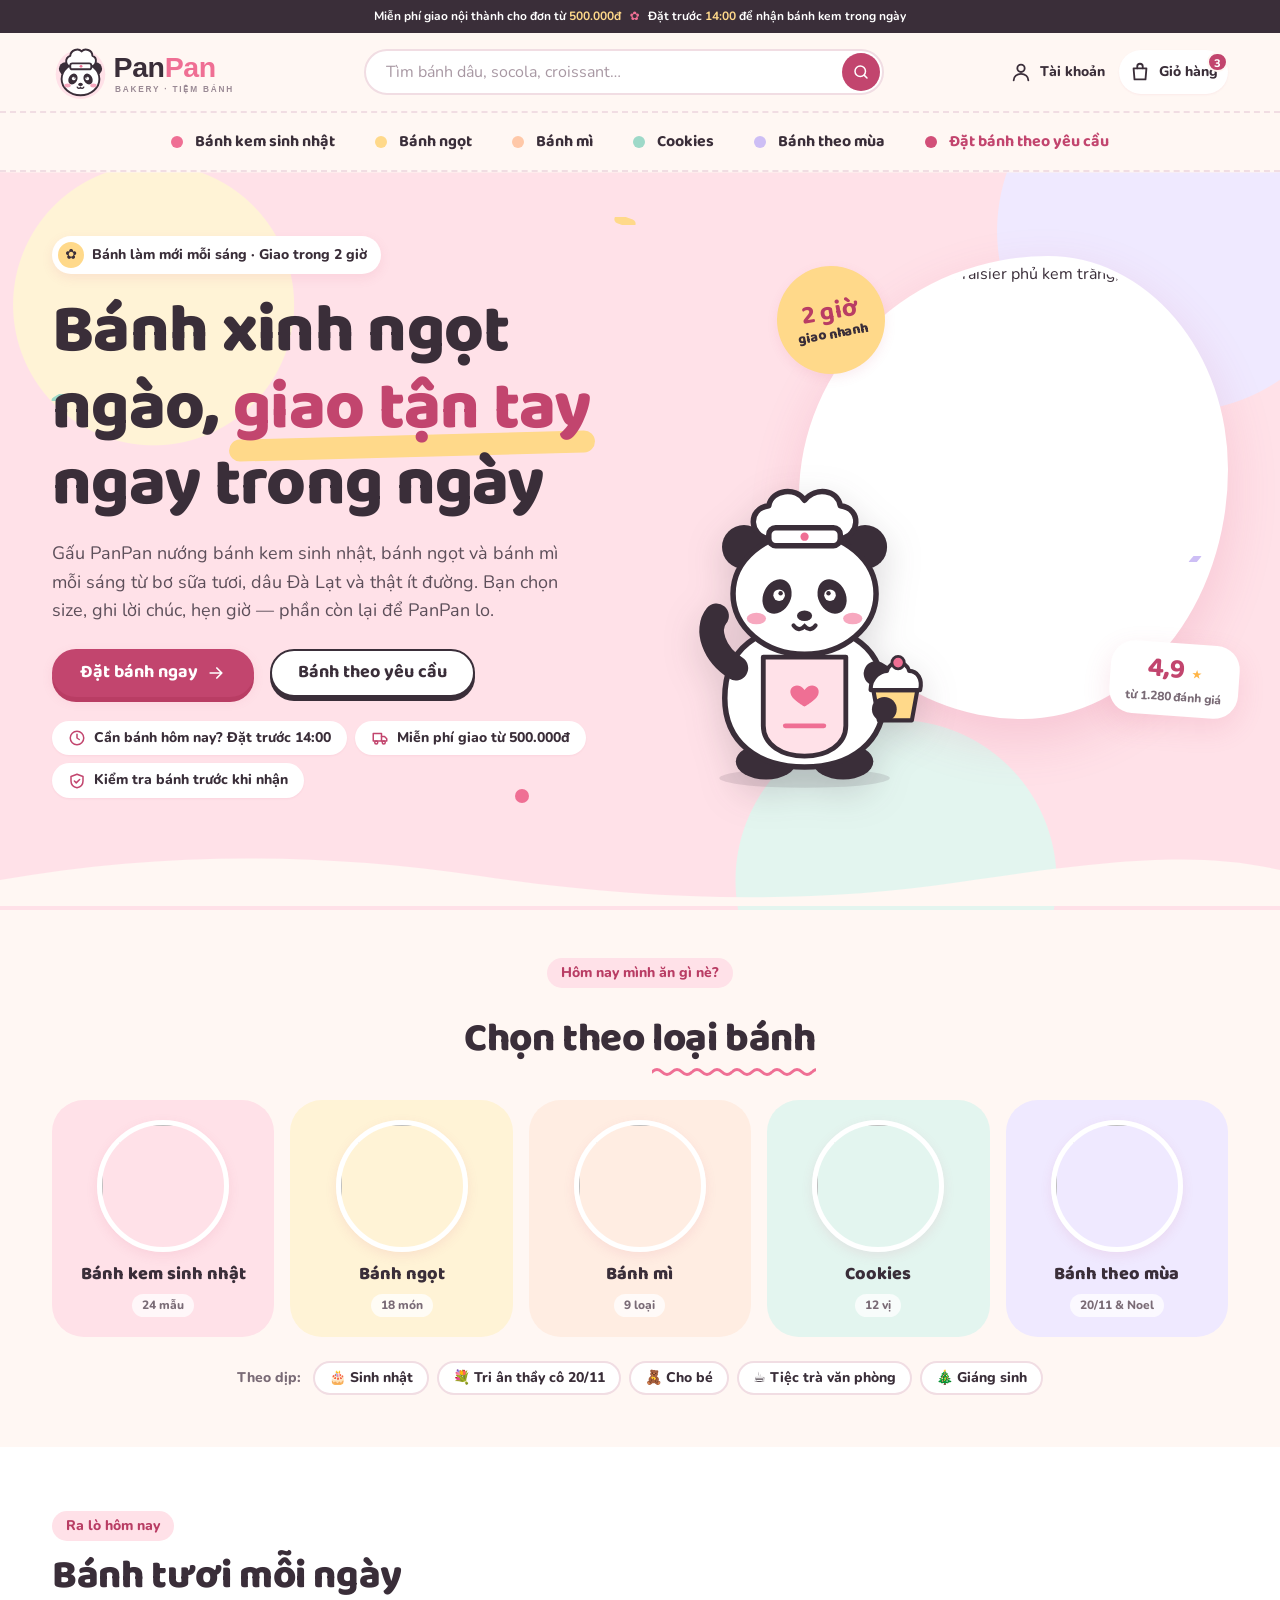
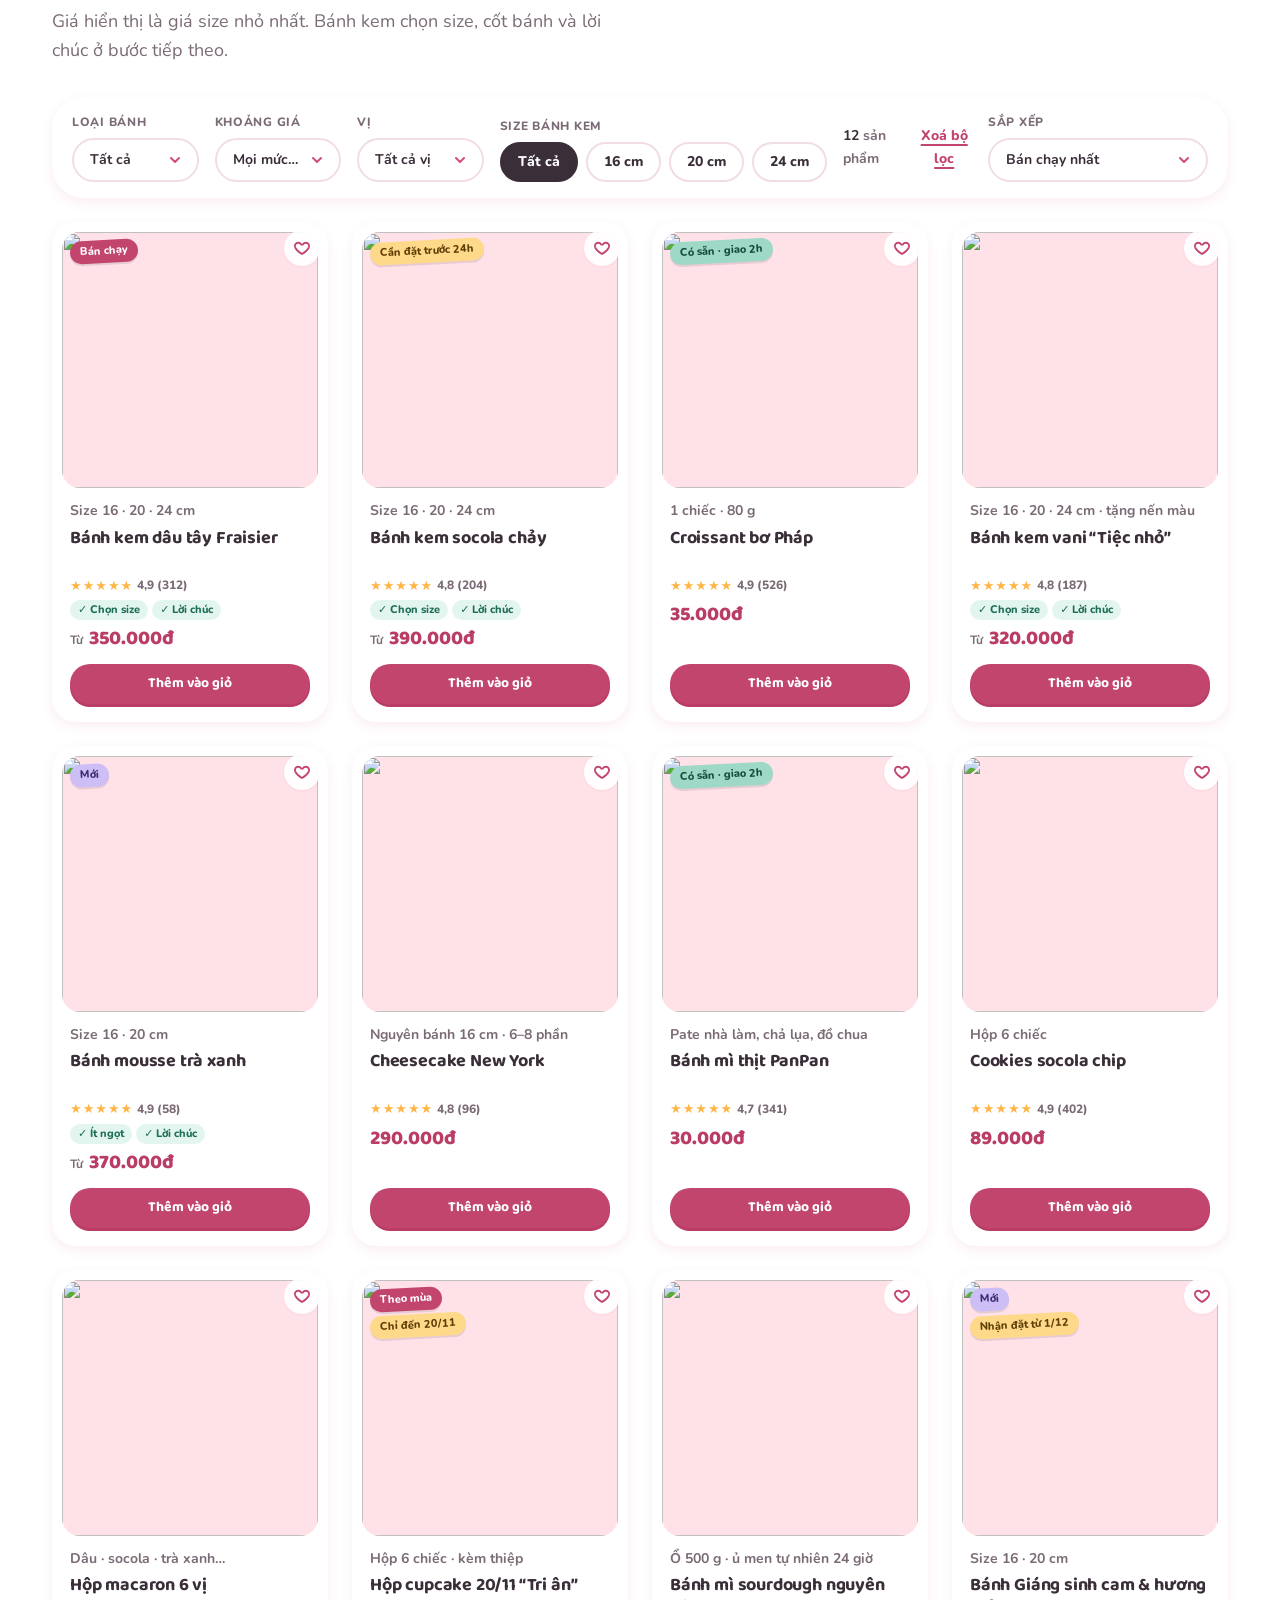
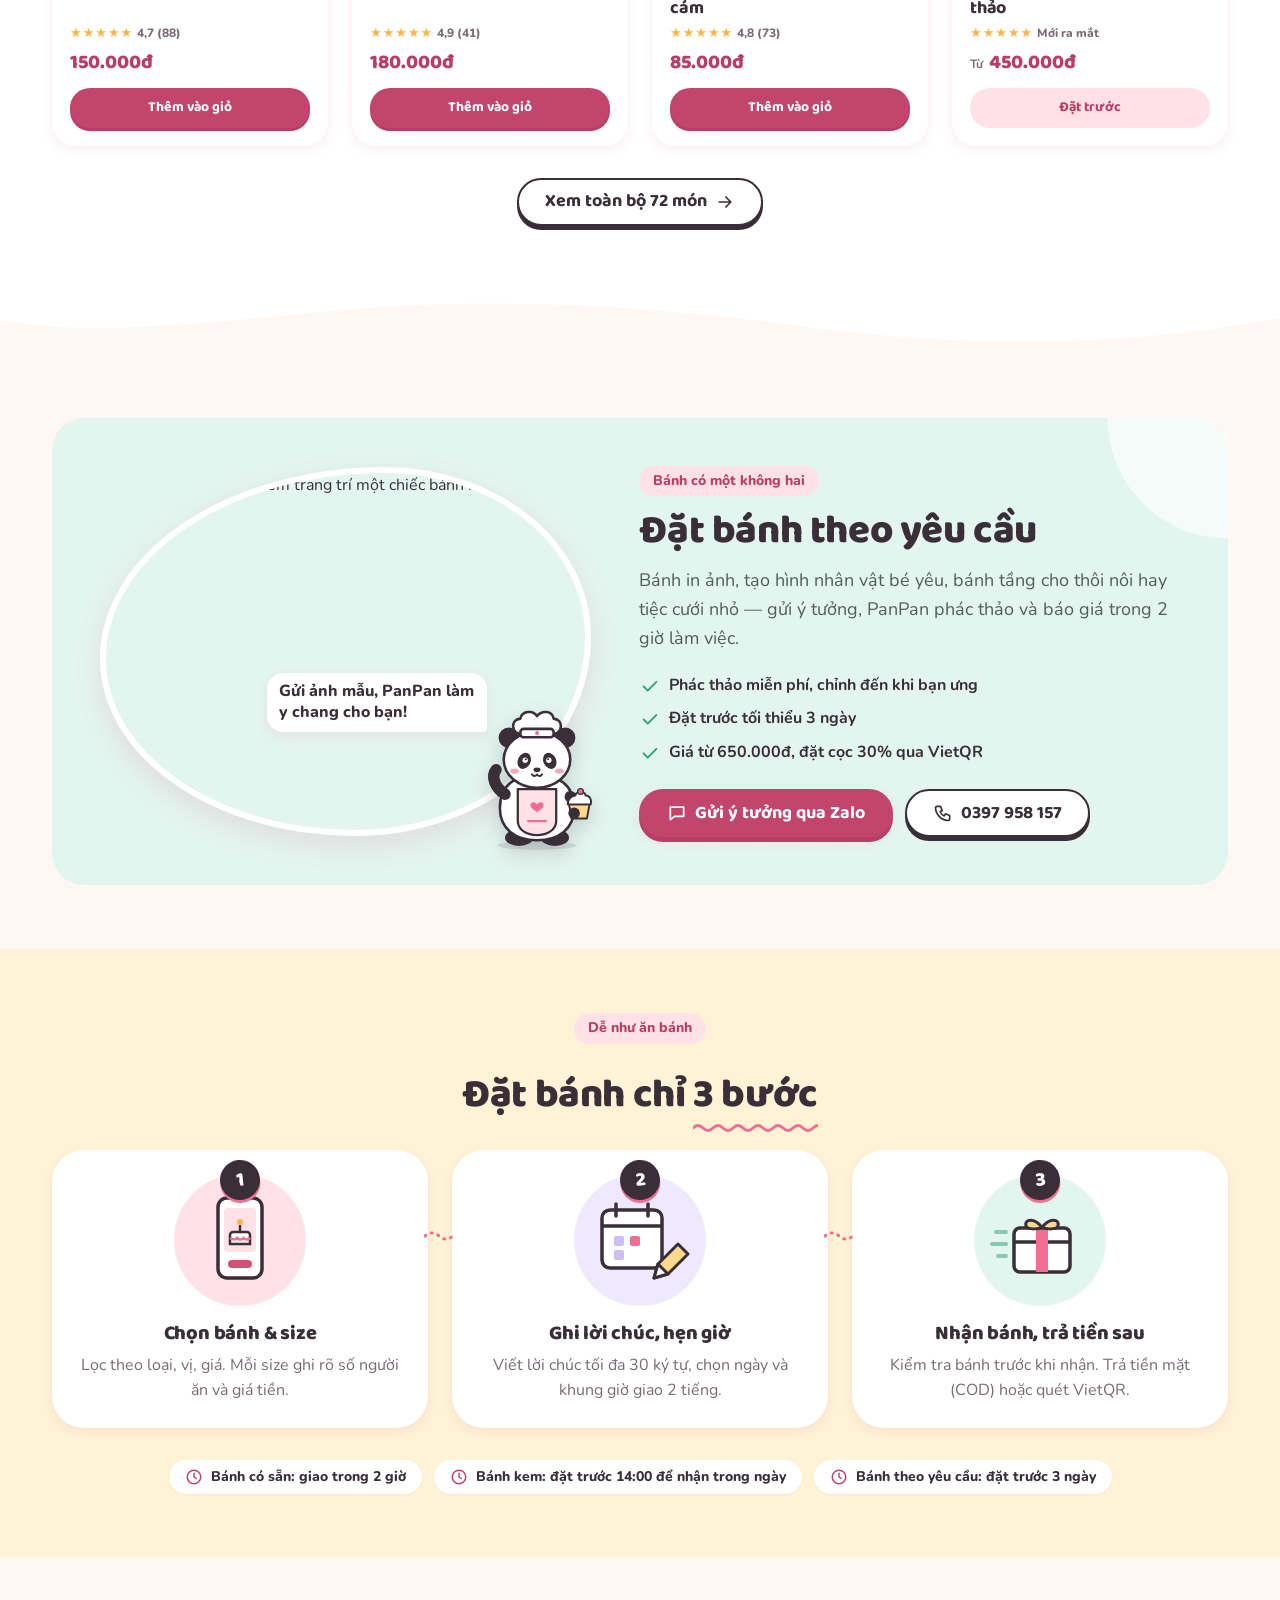
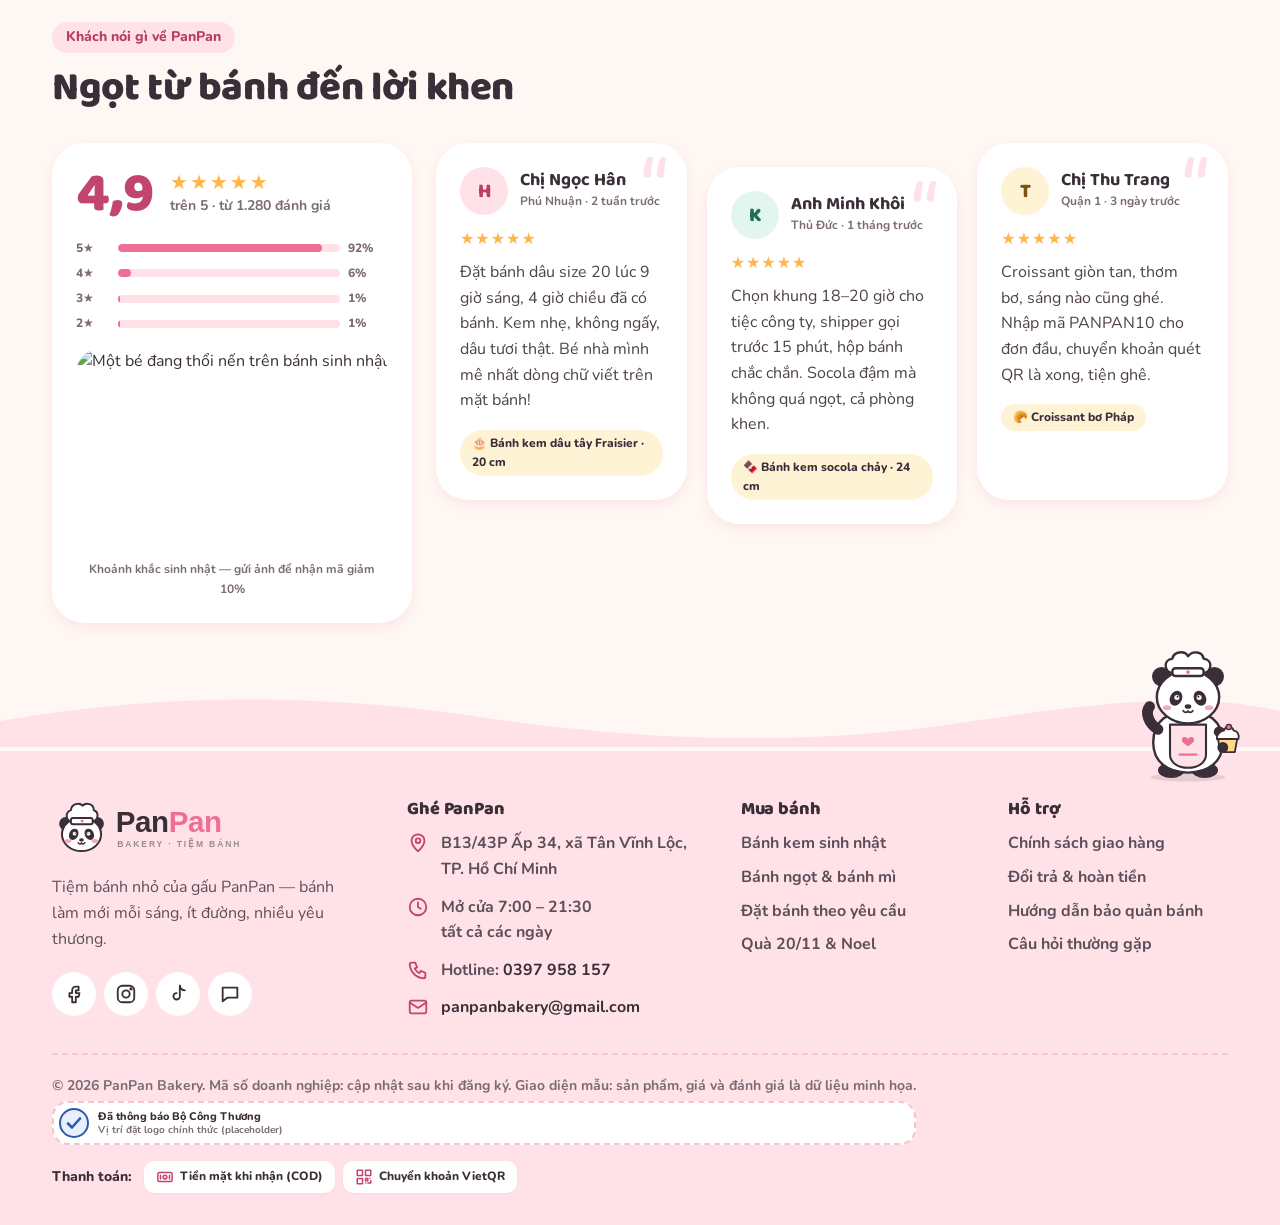
==== commit 4279e66d: "Bỏ dải thông báo đầu trang, chuyển chú thích dữ liệu minh họa xuống chân trang" ====
--- a/index.html
+++ b/index.html
@@ -12,7 +12,6 @@
   <link rel="stylesheet" href="styles.css">
 </head>
 <body>
-<div role="note" style="background:#3A2E39;color:#fff;font:600 13px/1.5 Nunito,system-ui,sans-serif;text-align:center;padding:8px 12px">Bản thiết kế mẫu của PanPan Bakery: sản phẩm, giá, ảnh và đánh giá chỉ để minh họa giao diện; chưa nhận đặt hàng trên trang này.</div>
 <a class="skip-link" href="#main">Bỏ qua, đến nội dung chính</a>
 
 <!-- Icon sprite + mascot artwork (original drawings) -->
@@ -616,7 +615,7 @@
     </div>
     <div class="footer-bottom">
       <div class="footer-legal">
-        <span>© 2026 PanPan Bakery. Mã số doanh nghiệp: cập nhật sau khi đăng ký.</span>
+        <span>© 2026 PanPan Bakery. Mã số doanh nghiệp: cập nhật sau khi đăng ký. Giao diện mẫu: sản phẩm, giá và đánh giá là dữ liệu minh họa.</span>
         <span class="bct-badge"><svg viewBox="0 0 32 32" aria-hidden="true"><circle cx="16" cy="16" r="14" fill="#E8F0FE" stroke="#2E5AAC" stroke-width="2"/><path d="M10 16.5l4 4 8-9" fill="none" stroke="#2E5AAC" stroke-width="2.6" stroke-linecap="round" stroke-linejoin="round"/></svg><span>Đã thông báo Bộ Công Thương<small>Vị trí đặt logo chính thức (placeholder)</small></span></span>
       </div>
       <div class="pay-methods">
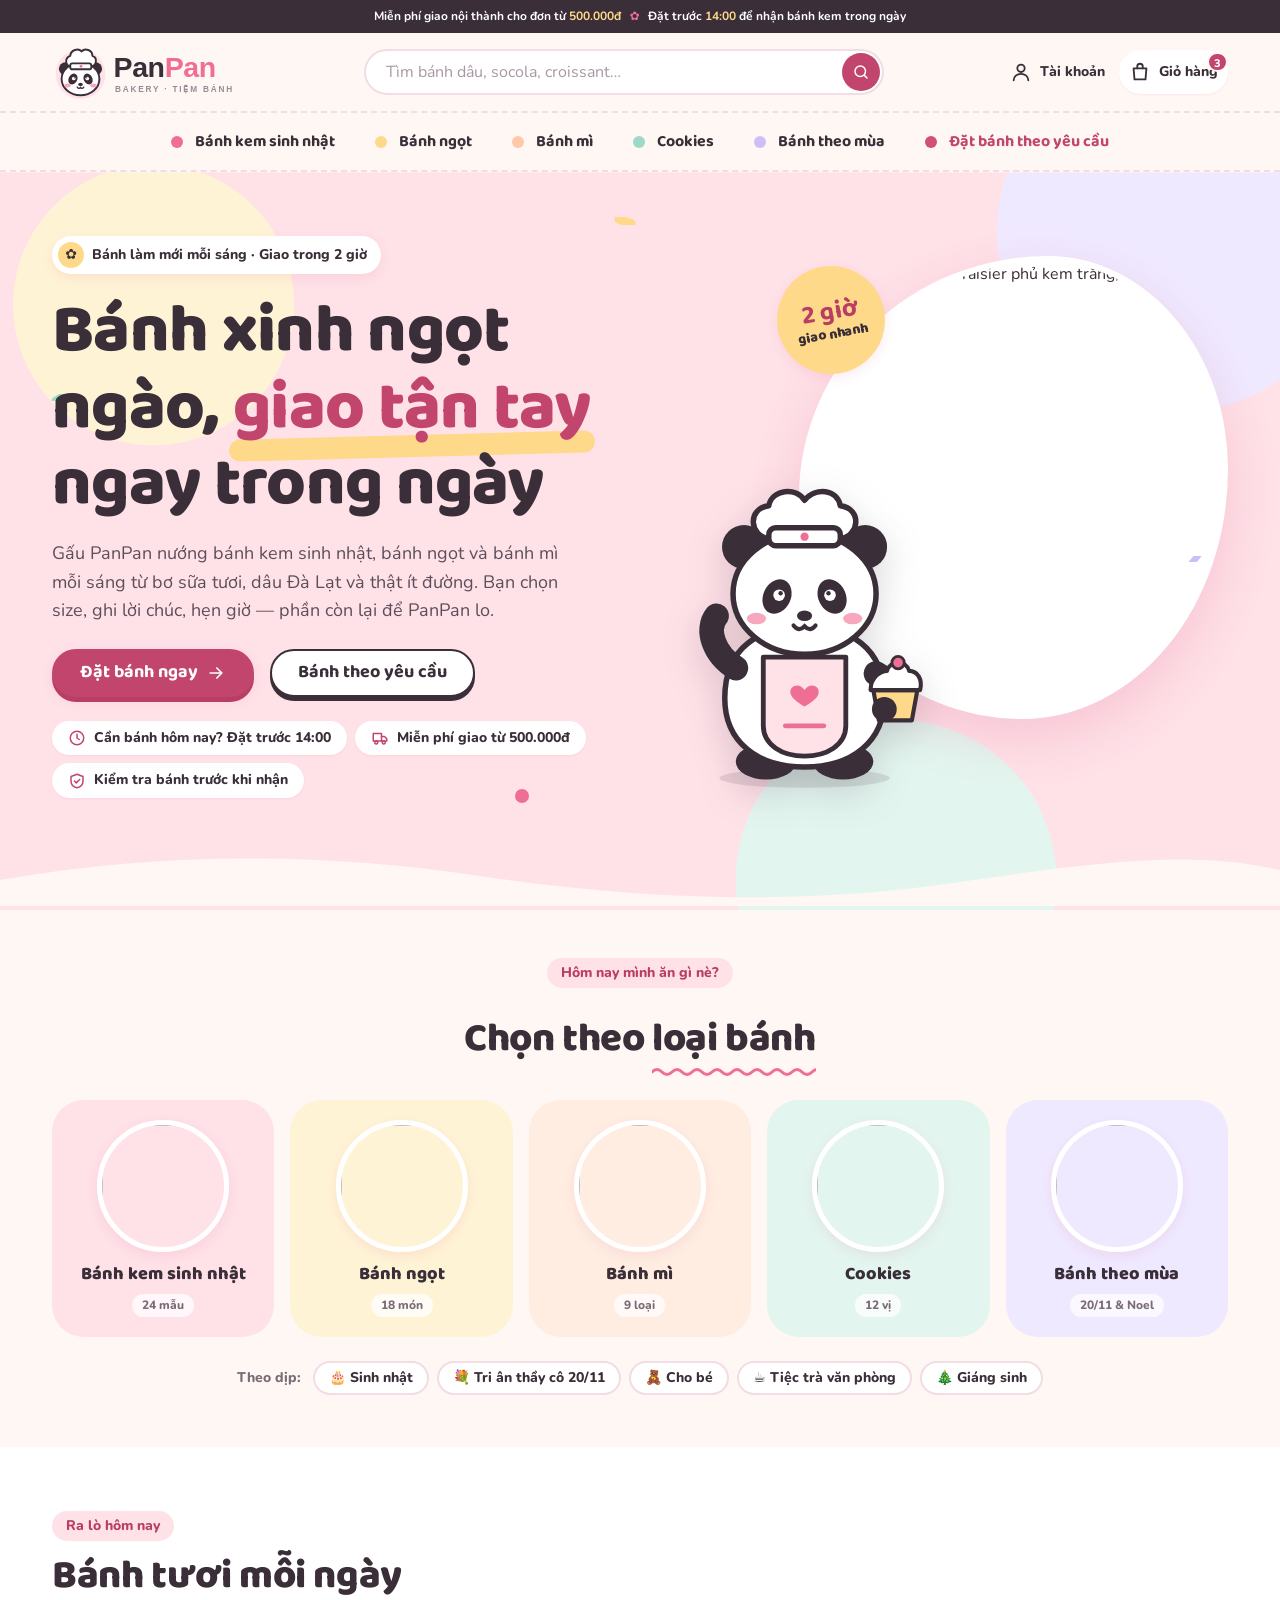
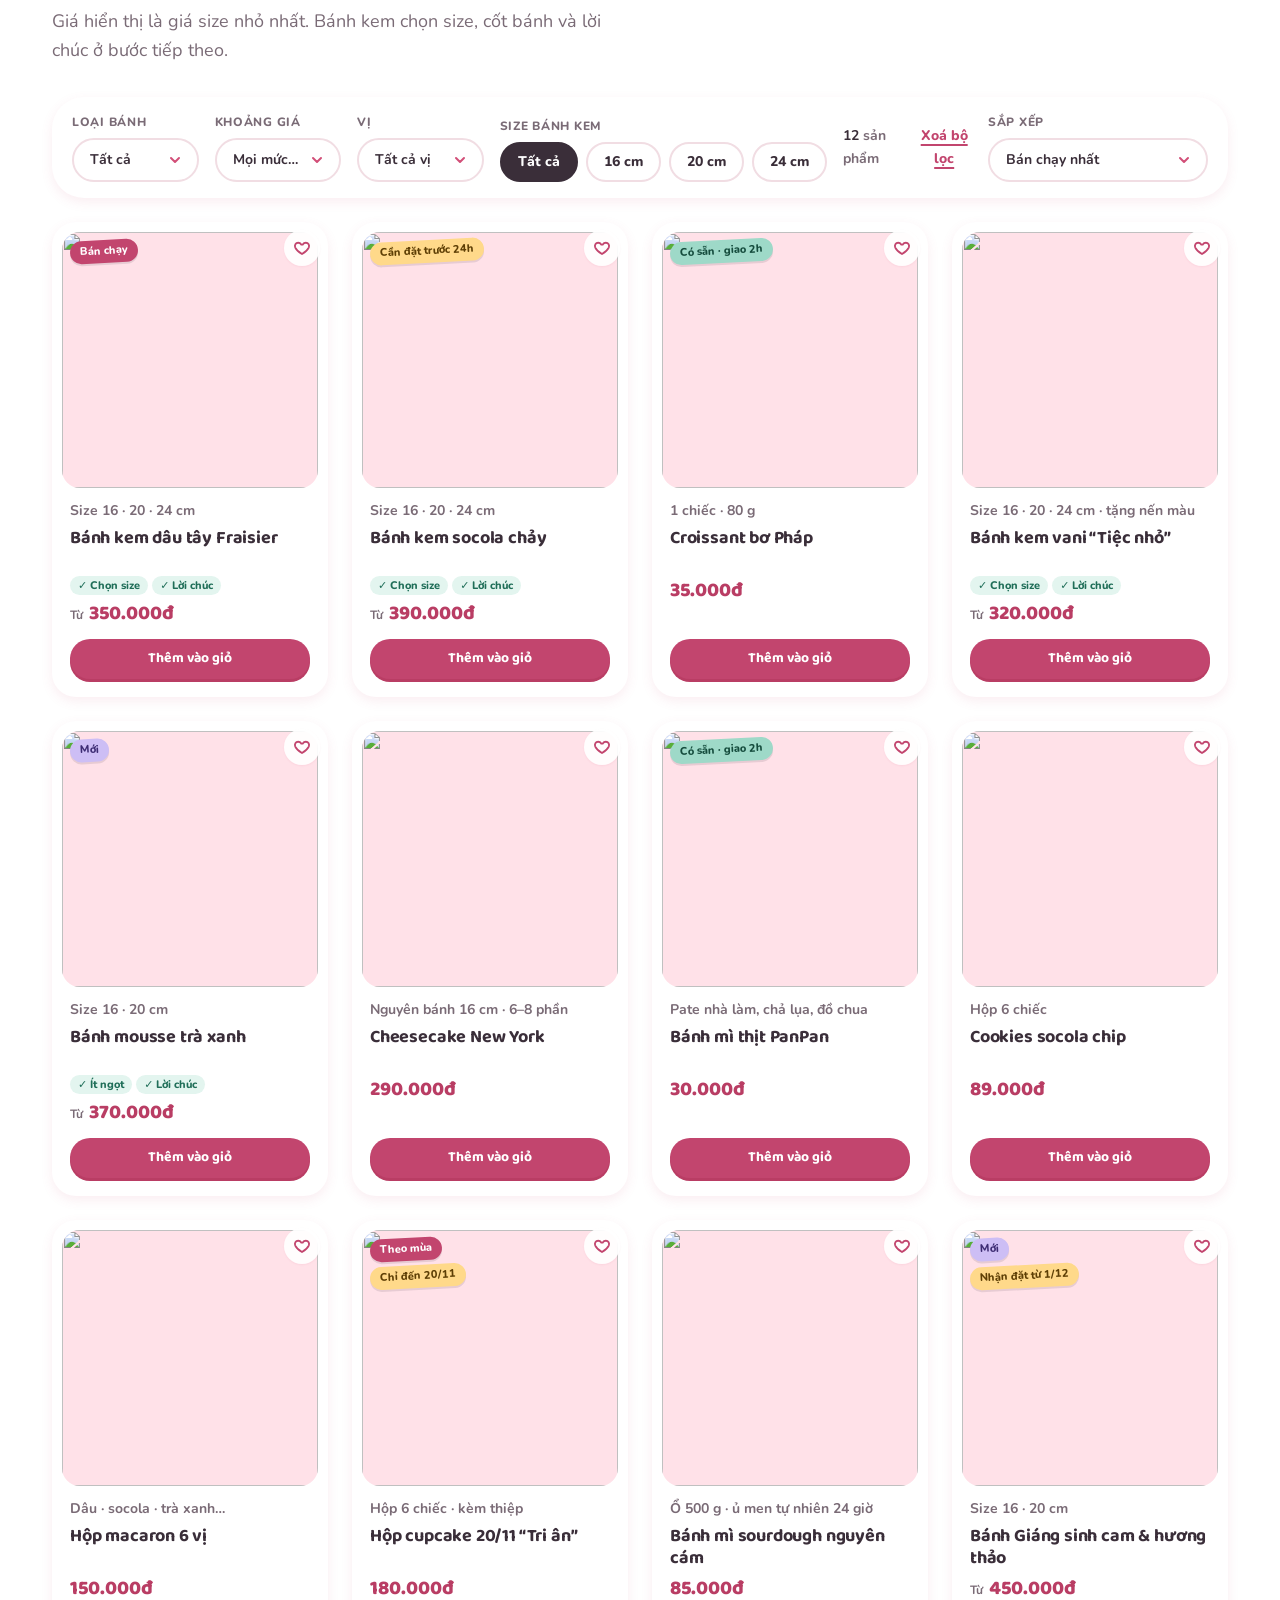
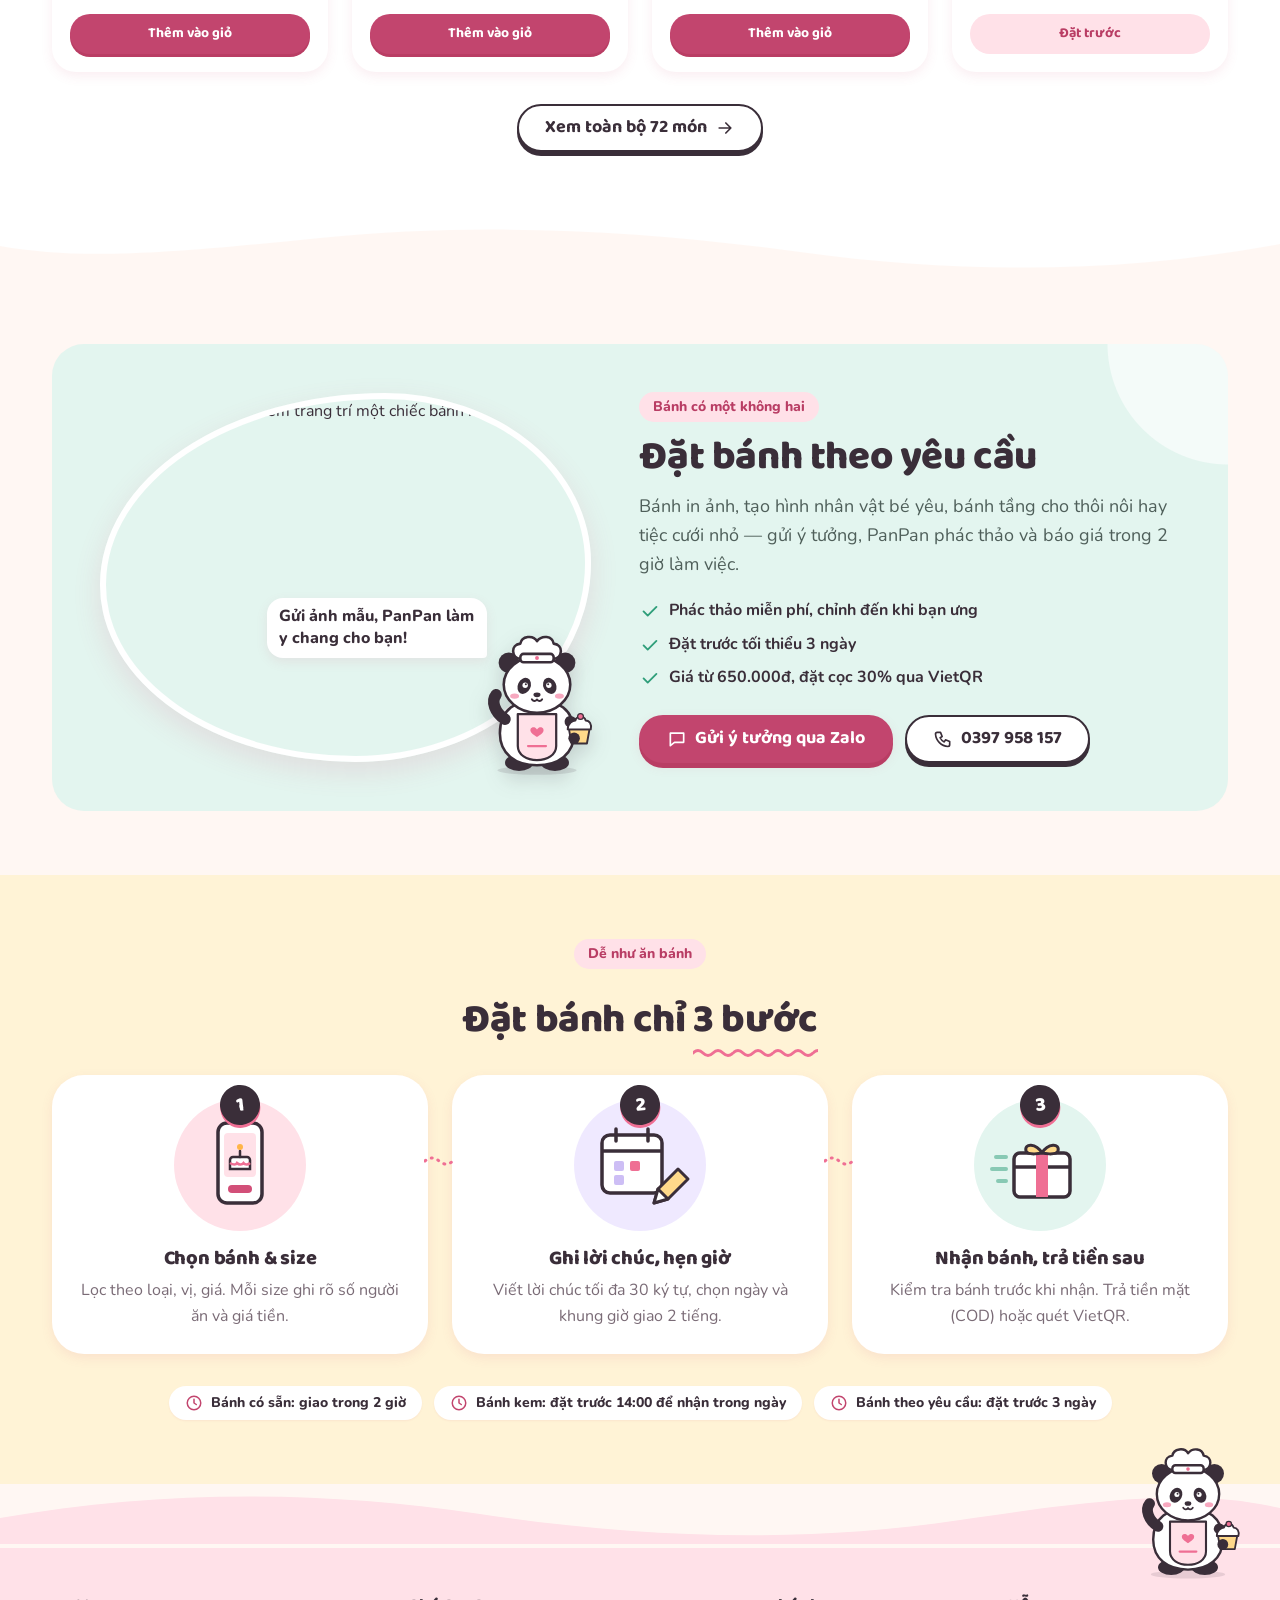
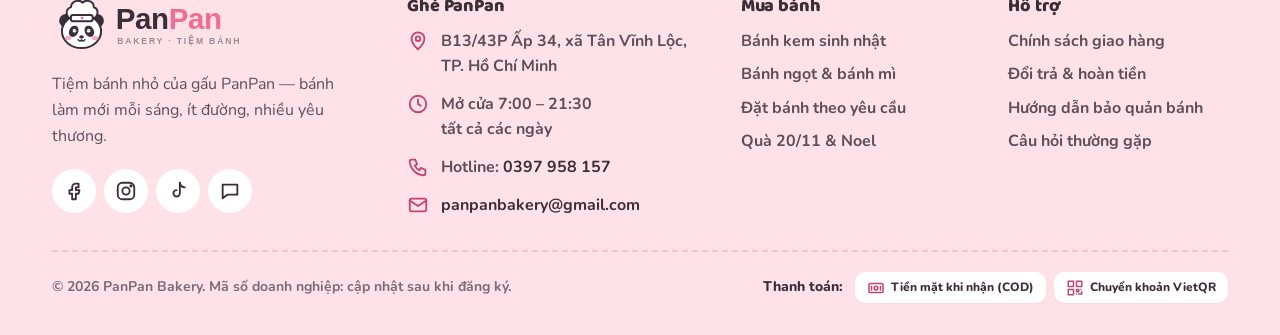
==== commit c22fb344: "Bỏ chú thích, ẩn số liệu đánh giá mẫu và logo Bộ Công Thương" ====
--- a/index.html
+++ b/index.html
@@ -615,7 +615,7 @@
     </div>
     <div class="footer-bottom">
       <div class="footer-legal">
-        <span>© 2026 PanPan Bakery. Mã số doanh nghiệp: cập nhật sau khi đăng ký. Giao diện mẫu: sản phẩm, giá và đánh giá là dữ liệu minh họa.</span>
+        <span>© 2026 PanPan Bakery. Mã số doanh nghiệp: cập nhật sau khi đăng ký.</span>
         <span class="bct-badge"><svg viewBox="0 0 32 32" aria-hidden="true"><circle cx="16" cy="16" r="14" fill="#E8F0FE" stroke="#2E5AAC" stroke-width="2"/><path d="M10 16.5l4 4 8-9" fill="none" stroke="#2E5AAC" stroke-width="2.6" stroke-linecap="round" stroke-linejoin="round"/></svg><span>Đã thông báo Bộ Công Thương<small>Vị trí đặt logo chính thức (placeholder)</small></span></span>
       </div>
       <div class="pay-methods">
--- a/styles.css
+++ b/styles.css
@@ -2037,3 +2037,6 @@
 
 /* Grid items default to min-width:auto, so the horizontally scrolling upsell row widened the whole cart column on mobile. */
 .cart-layout > * { min-width: 0; }
+
+/* Public demo: hide sample ratings, sample reviews and the not-yet-obtained Bo Cong Thuong badge (not real data). */
+section[aria-labelledby="reviews-title"], .hero__sticker, .rating, .reviews, .pdp__rating, .pdp-reviews, #t-rev, #p-rev, .bct-badge { display: none !important; }
